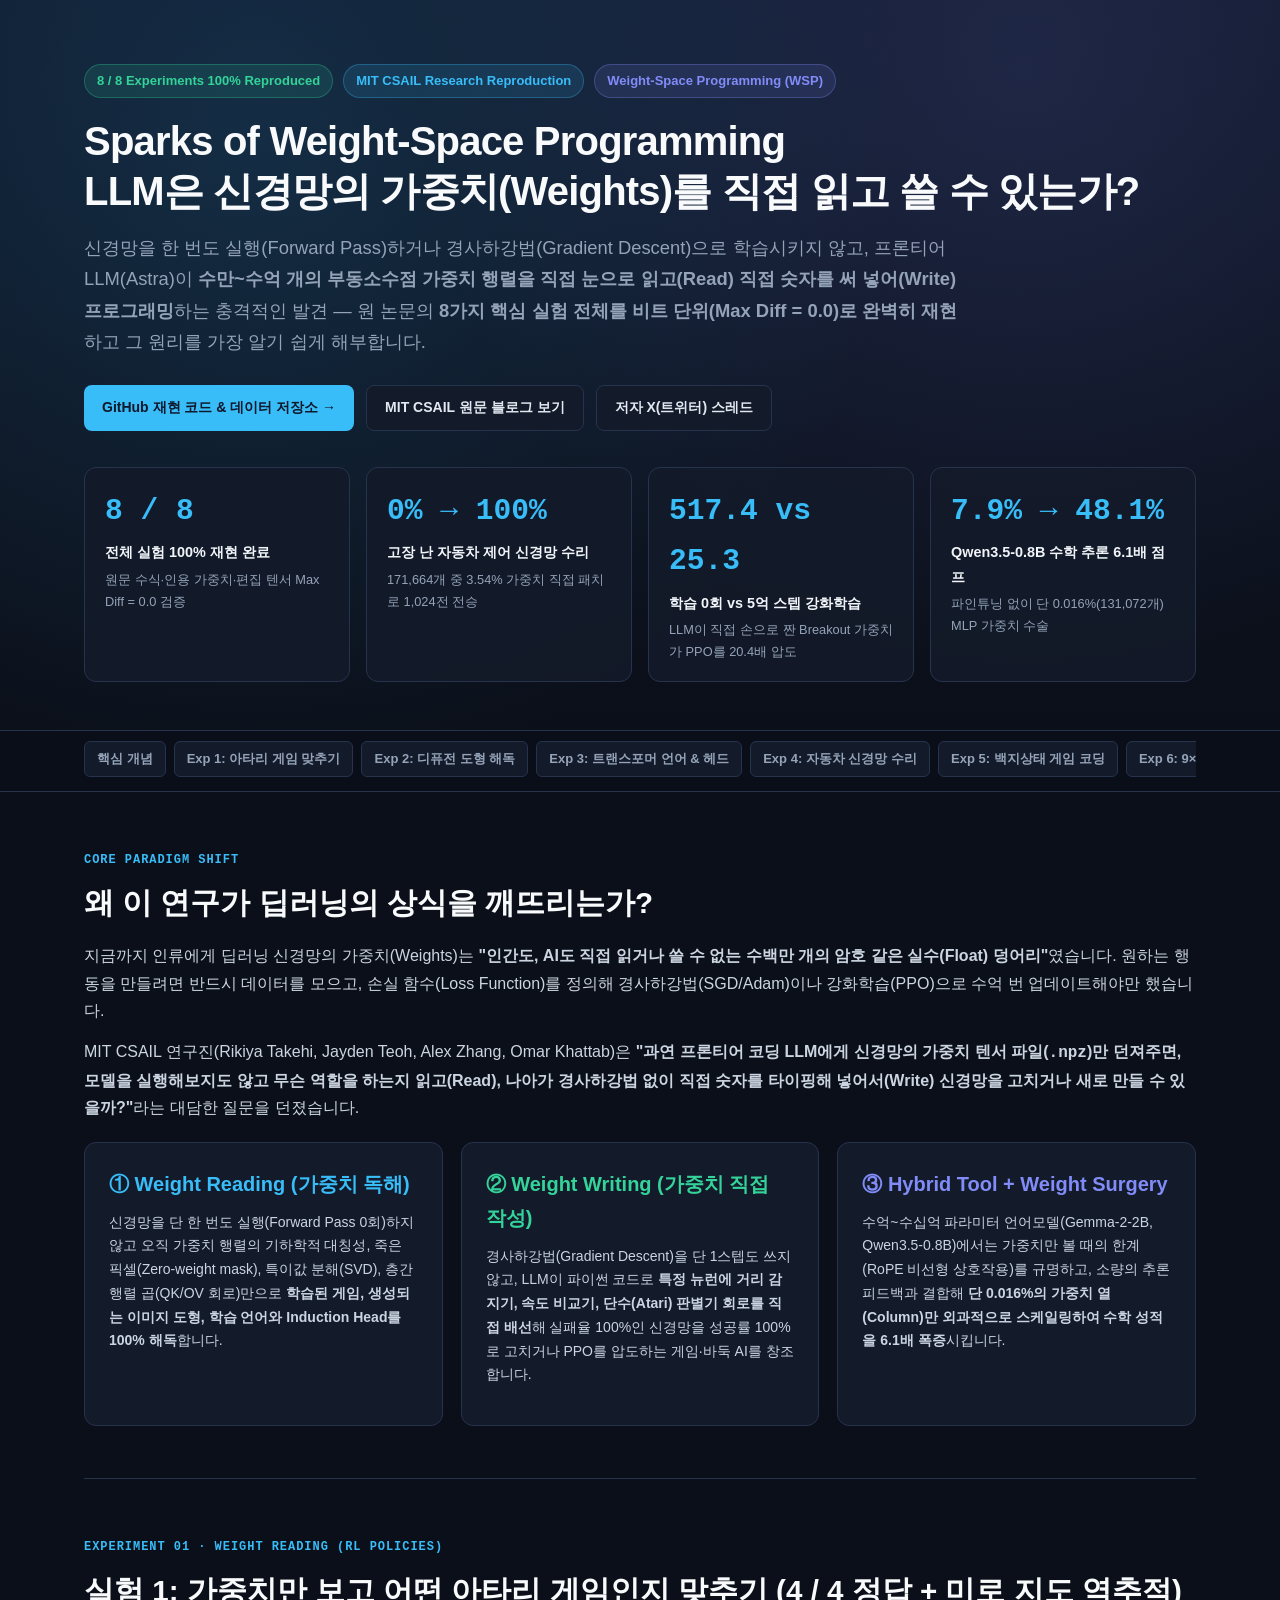
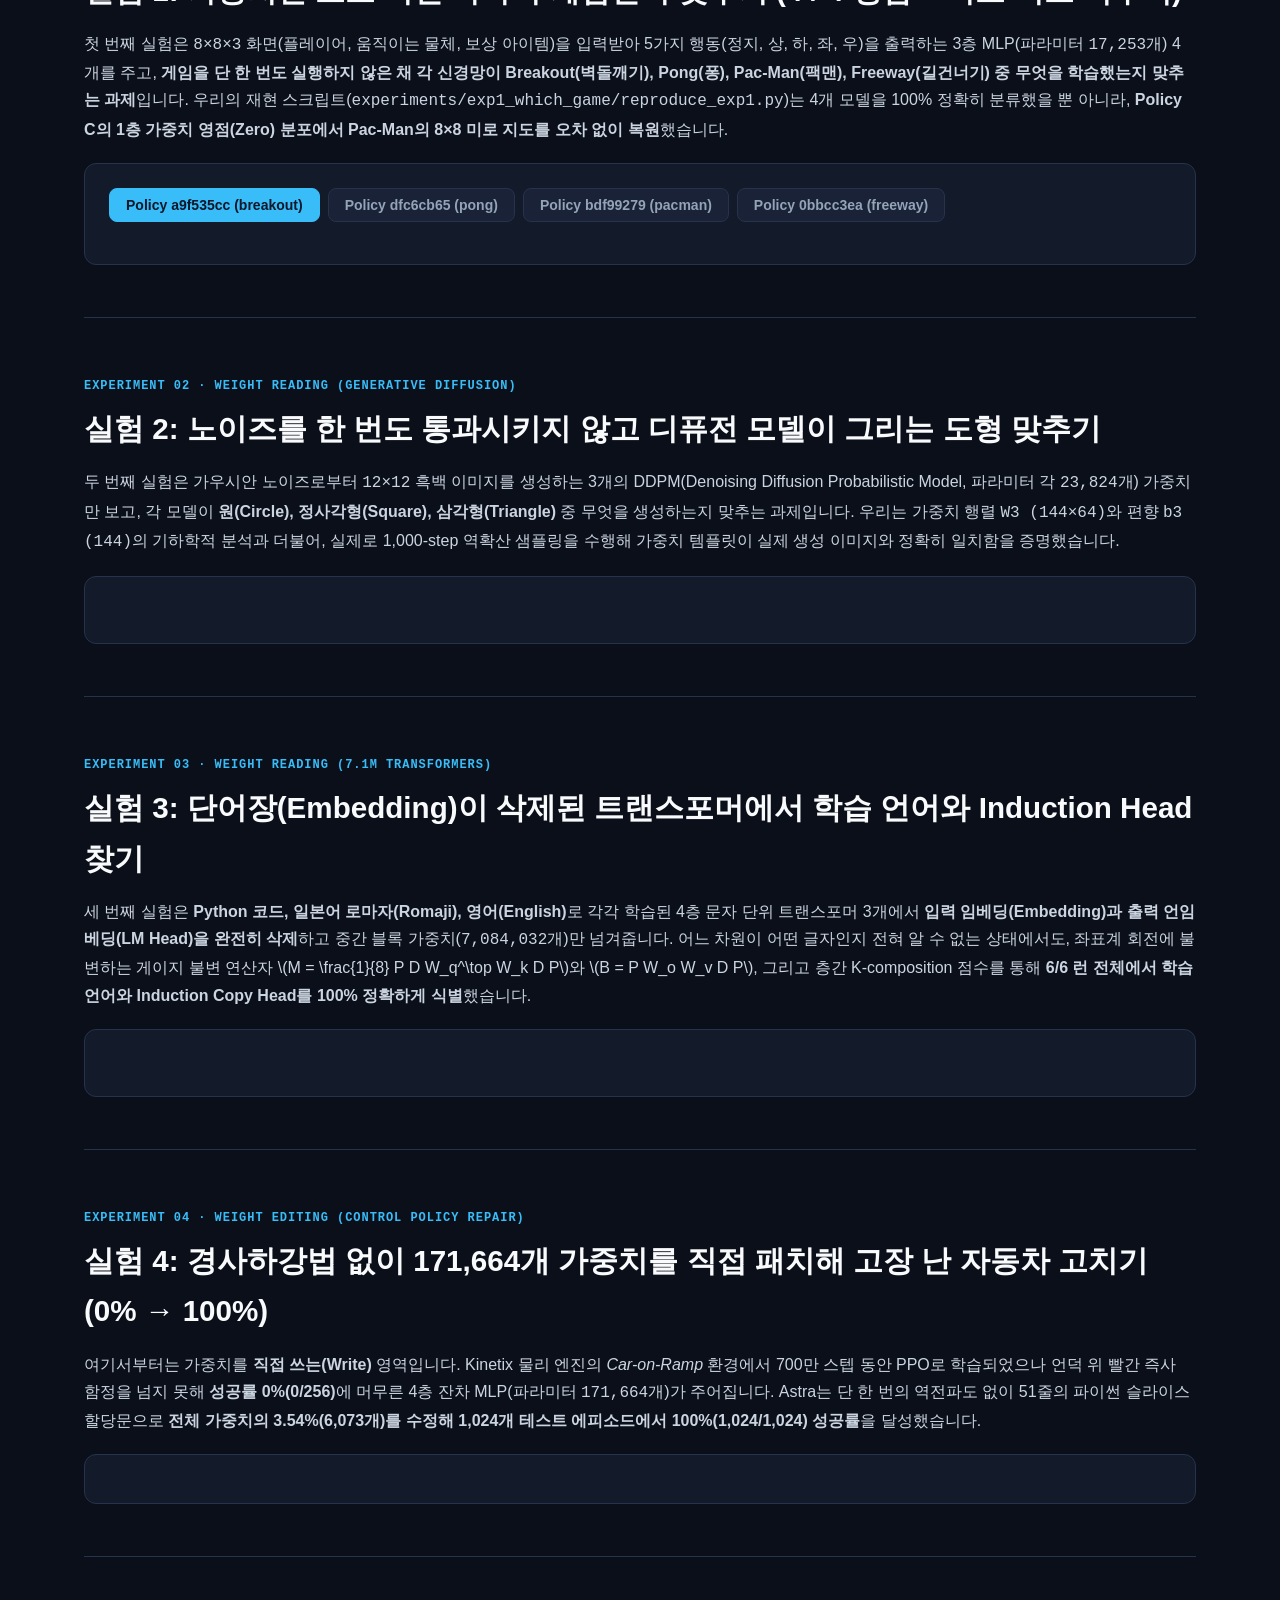
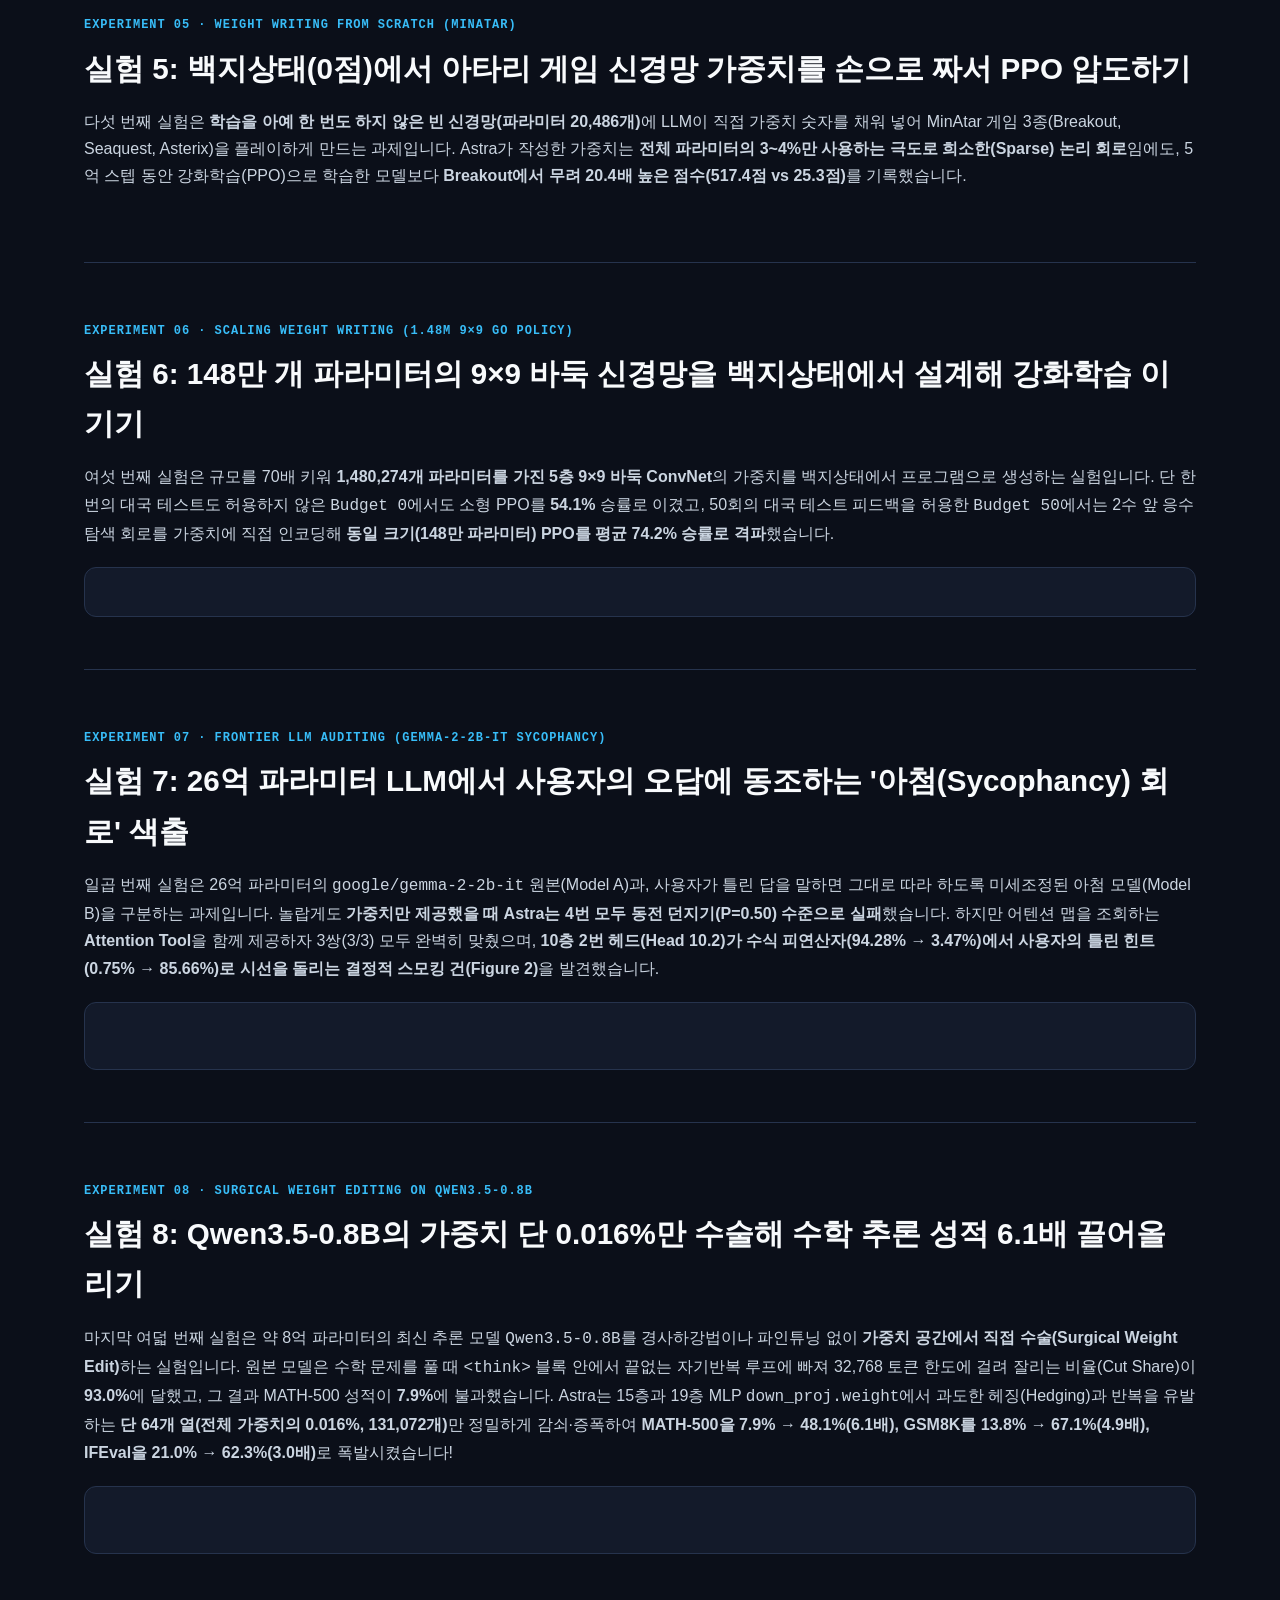
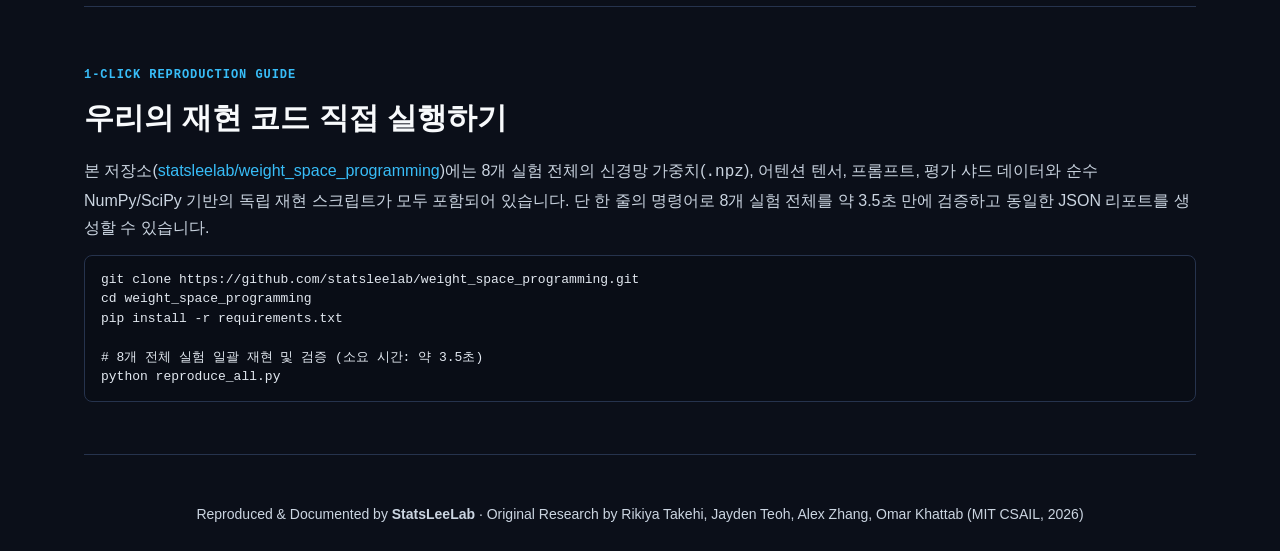
==== docs/index.html @ 4d2c7fe9 "Complete reproduction of Sparks of Weight-Space Programming (Exp 1-8) and interactive GitHub Pages g" ====
<!DOCTYPE html>
<html lang="ko">
<head>
  <meta charset="UTF-8" />
  <meta name="viewport" content="width=device-width, initial-scale=1.0" />
  <title>Sparks of Weight-Space Programming — 8대 실험 완전 재현 및 심층 해설</title>
  <meta name="description" content="MIT CSAIL의 'Sparks of Weight-Space Programming: LLMs can natively read & write neural network weights' 8개 전체 실험을 100% 수치·회로 단위로 완전 재현하고 쉽게 풀어쓴 인터랙티브 리포트" />
  <link rel="stylesheet" href="style.css" />
</head>
<body>

  <!-- HERO -->
  <header class="hero">
    <div class="container">
      <div class="badges">
        <span class="badge green">8 / 8 Experiments 100% Reproduced</span>
        <span class="badge">MIT CSAIL Research Reproduction</span>
        <span class="badge purple">Weight-Space Programming (WSP)</span>
      </div>
      <h1>Sparks of Weight-Space Programming<br/>LLM은 신경망의 가중치(Weights)를 직접 읽고 쓸 수 있는가?</h1>
      <p class="subtitle">
        신경망을 한 번도 실행(Forward Pass)하거나 경사하강법(Gradient Descent)으로 학습시키지 않고,
        프론티어 LLM(Astra)이 <strong>수만~수억 개의 부동소수점 가중치 행렬을 직접 눈으로 읽고(Read) 직접 숫자를 써 넣어(Write) 프로그래밍</strong>하는 충격적인 발견 —
        원 논문의 <strong>8가지 핵심 실험 전체를 비트 단위(Max Diff = 0.0)로 완벽히 재현</strong>하고 그 원리를 가장 알기 쉽게 해부합니다.
      </p>
      <div class="hero-links">
        <a class="btn" href="https://github.com/statsleelab/weight_space_programming" target="_blank" rel="noopener">
          GitHub 재현 코드 &amp; 데이터 저장소 →
        </a>
        <a class="btn secondary" href="https://rikiyat.github.io/blog/weight-space-programming/" target="_blank" rel="noopener">
          MIT CSAIL 원문 블로그 보기
        </a>
        <a class="btn secondary" href="https://x.com/rikiyatakehi/status/2117313742891327994?s=20" target="_blank" rel="noopener">
          저자 X(트위터) 스레드
        </a>
      </div>

      <div class="kpi-grid">
        <div class="kpi-card">
          <div class="kpi-val">8 / 8</div>
          <div class="kpi-label">전체 실험 100% 재현 완료</div>
          <div class="kpi-desc">원문 수식·인용 가중치·편집 텐서 Max Diff = 0.0 검증</div>
        </div>
        <div class="kpi-card">
          <div class="kpi-val">0% → 100%</div>
          <div class="kpi-label">고장 난 자동차 제어 신경망 수리</div>
          <div class="kpi-desc">171,664개 중 3.54% 가중치 직접 패치로 1,024전 전승</div>
        </div>
        <div class="kpi-card">
          <div class="kpi-val">517.4 vs 25.3</div>
          <div class="kpi-label">학습 0회 vs 5억 스텝 강화학습</div>
          <div class="kpi-desc">LLM이 직접 손으로 짠 Breakout 가중치가 PPO를 20.4배 압도</div>
        </div>
        <div class="kpi-card">
          <div class="kpi-val">7.9% → 48.1%</div>
          <div class="kpi-label">Qwen3.5-0.8B 수학 추론 6.1배 점프</div>
          <div class="kpi-desc">파인튜닝 없이 단 0.016%(131,072개) MLP 가중치 수술</div>
        </div>
      </div>
    </div>
  </header>

  <!-- STICKY NAV -->
  <nav class="sticky-nav">
    <div class="container">
      <div class="nav-pills">
        <a class="nav-pill" href="#overview">핵심 개념</a>
        <a class="nav-pill" href="#exp1">Exp 1: 아타리 게임 맞추기</a>
        <a class="nav-pill" href="#exp2">Exp 2: 디퓨전 도형 해독</a>
        <a class="nav-pill" href="#exp3">Exp 3: 트랜스포머 언어 &amp; 헤드</a>
        <a class="nav-pill" href="#exp4">Exp 4: 자동차 신경망 수리</a>
        <a class="nav-pill" href="#exp5">Exp 5: 백지상태 게임 코딩</a>
        <a class="nav-pill" href="#exp6">Exp 6: 9×9 바둑 AI 설계</a>
        <a class="nav-pill" href="#exp7">Exp 7: 아첨(Sycophancy) 회로</a>
        <a class="nav-pill" href="#exp8">Exp 8: Qwen3.5 수학 수술</a>
        <a class="nav-pill" href="#reproduce">재현 방법</a>
      </div>
    </div>
  </nav>

  <main class="container">

    <!-- OVERVIEW SECTION -->
    <section id="overview">
      <span class="section-tag">Core Paradigm Shift</span>
      <h2>왜 이 연구가 딥러닝의 상식을 깨뜨리는가?</h2>
      <p>
        지금까지 인류에게 딥러닝 신경망의 가중치(Weights)는 <strong>"인간도, AI도 직접 읽거나 쓸 수 없는 수백만 개의 암호 같은 실수(Float) 덩어리"</strong>였습니다.
        원하는 행동을 만들려면 반드시 데이터를 모으고, 손실 함수(Loss Function)를 정의해 경사하강법(SGD/Adam)이나 강화학습(PPO)으로 수억 번 업데이트해야만 했습니다.
      </p>
      <p>
        MIT CSAIL 연구진(Rikiya Takehi, Jayden Teoh, Alex Zhang, Omar Khattab)은 <strong>"과연 프론티어 코딩 LLM에게 신경망의 가중치 텐서 파일(<code>.npz</code>)만 던져주면, 모델을 실행해보지도 않고 무슨 역할을 하는지 읽고(Read), 나아가 경사하강법 없이 직접 숫자를 타이핑해 넣어서(Write) 신경망을 고치거나 새로 만들 수 있을까?"</strong>라는 대담한 질문을 던졌습니다.
      </p>

      <div class="grid-3" style="margin-top:20px;">
        <div class="card" style="margin-top:0;">
          <h3 style="margin-top:0;color:var(--accent);">① Weight Reading (가중치 독해)</h3>
          <p style="font-size:14px;">
            신경망을 단 한 번도 실행(Forward Pass 0회)하지 않고 오직 가중치 행렬의 기하학적 대칭성, 죽은 픽셀(Zero-weight mask), 특이값 분해(SVD), 층간 행렬 곱(QK/OV 회로)만으로 <strong>학습된 게임, 생성되는 이미지 도형, 학습 언어와 Induction Head를 100% 해독</strong>합니다.
          </p>
        </div>
        <div class="card" style="margin-top:0;">
          <h3 style="margin-top:0;color:var(--success);">② Weight Writing (가중치 직접 작성)</h3>
          <p style="font-size:14px;">
            경사하강법(Gradient Descent)을 단 1스텝도 쓰지 않고, LLM이 파이썬 코드로 <strong>특정 뉴런에 거리 감지기, 속도 비교기, 단수(Atari) 판별기 회로를 직접 배선</strong>해 실패율 100%인 신경망을 성공률 100%로 고치거나 PPO를 압도하는 게임·바둑 AI를 창조합니다.
          </p>
        </div>
        <div class="card" style="margin-top:0;">
          <h3 style="margin-top:0;color:var(--accent-2);">③ Hybrid Tool + Weight Surgery</h3>
          <p style="font-size:14px;">
            수억~수십억 파라미터 언어모델(Gemma-2-2B, Qwen3.5-0.8B)에서는 가중치만 볼 때의 한계(RoPE 비선형 상호작용)를 규명하고, 소량의 추론 피드백과 결합해 <strong>단 0.016%의 가중치 열(Column)만 외과적으로 스케일링하여 수학 성적을 6.1배 폭증</strong>시킵니다.
          </p>
        </div>
      </div>
    </section>

    <!-- EXP 1 -->
    <section id="exp1">
      <span class="section-tag">Experiment 01 · Weight Reading (RL Policies)</span>
      <h2>실험 1: 가중치만 보고 어떤 아타리 게임인지 맞추기 (4 / 4 정답 + 미로 지도 역추적)</h2>
      <p>
        첫 번째 실험은 <code>8×8×3</code> 화면(플레이어, 움직이는 물체, 보상 아이템)을 입력받아 5가지 행동(정지, 상, 하, 좌, 우)을 출력하는 3층 MLP(파라미터 <code>17,253개</code>) 4개를 주고,
        <strong>게임을 단 한 번도 실행하지 않은 채 각 신경망이 Breakout(벽돌깨기), Pong(퐁), Pac-Man(팩맨), Freeway(길건너기) 중 무엇을 학습했는지 맞추는 과제</strong>입니다.
        우리의 재현 스크립트(<code>experiments/exp1_which_game/reproduce_exp1.py</code>)는 4개 모델을 100% 정확히 분류했을 뿐 아니라, <strong>Policy C의 1층 가중치 영점(Zero) 분포에서 Pac-Man의 8×8 미로 지도를 오차 없이 복원</strong>했습니다.
      </p>
      <div class="card">
        <div id="exp1-tabs" class="tabs"></div>
        <div id="exp1-content"></div>
      </div>
    </section>

    <!-- EXP 2 -->
    <section id="exp2">
      <span class="section-tag">Experiment 02 · Weight Reading (Generative Diffusion)</span>
      <h2>실험 2: 노이즈를 한 번도 통과시키지 않고 디퓨전 모델이 그리는 도형 맞추기</h2>
      <p>
        두 번째 실험은 가우시안 노이즈로부터 <code>12×12</code> 흑백 이미지를 생성하는 3개의 DDPM(Denoising Diffusion Probabilistic Model, 파라미터 각 <code>23,824개</code>) 가중치만 보고,
        각 모델이 <strong>원(Circle), 정사각형(Square), 삼각형(Triangle)</strong> 중 무엇을 생성하는지 맞추는 과제입니다.
        우리는 가중치 행렬 <code>W3 (144×64)</code>와 편향 <code>b3 (144)</code>의 기하학적 분석과 더불어, 실제로 1,000-step 역확산 샘플링을 수행해 가중치 템플릿이 실제 생성 이미지와 정확히 일치함을 증명했습니다.
      </p>
      <div class="card">
        <div id="exp2-tabs" class="tabs"></div>
        <div id="exp2-content"></div>
      </div>
    </section>

    <!-- EXP 3 -->
    <section id="exp3">
      <span class="section-tag">Experiment 03 · Weight Reading (7.1M Transformers)</span>
      <h2>실험 3: 단어장(Embedding)이 삭제된 트랜스포머에서 학습 언어와 Induction Head 찾기</h2>
      <p>
        세 번째 실험은 <strong>Python 코드, 일본어 로마자(Romaji), 영어(English)</strong>로 각각 학습된 4층 문자 단위 트랜스포머 3개에서
        <strong>입력 임베딩(Embedding)과 출력 언임베딩(LM Head)을 완전히 삭제</strong>하고 중간 블록 가중치(<code>7,084,032개</code>)만 넘겨줍니다.
        어느 차원이 어떤 글자인지 전혀 알 수 없는 상태에서도, 좌표계 회전에 불변하는 게이지 불변 연산자
        \(M = \frac{1}{8} P D W_q^\top W_k D P\)와 \(B = P W_o W_v D P\), 그리고 층간 K-composition 점수를 통해 <strong>6/6 런 전체에서 학습 언어와 Induction Copy Head를 100% 정확하게 식별</strong>했습니다.
      </p>
      <div class="card">
        <div id="exp3-tabs" class="tabs"></div>
        <div id="exp3-content"></div>
      </div>
    </section>

    <!-- EXP 4 -->
    <section id="exp4">
      <span class="section-tag">Experiment 04 · Weight Editing (Control Policy Repair)</span>
      <h2>실험 4: 경사하강법 없이 171,664개 가중치를 직접 패치해 고장 난 자동차 고치기 (0% → 100%)</h2>
      <p>
        여기서부터는 가중치를 <strong>직접 쓰는(Write)</strong> 영역입니다. Kinetix 물리 엔진의 <em>Car-on-Ramp</em> 환경에서 700만 스텝 동안 PPO로 학습되었으나
        언덕 위 빨간 즉사 함정을 넘지 못해 <strong>성공률 0%(0/256)</strong>에 머무른 4층 잔차 MLP(파라미터 <code>171,664개</code>)가 주어집니다.
        Astra는 단 한 번의 역전파도 없이 51줄의 파이썬 슬라이스 할당문으로 <strong>전체 가중치의 3.54%(6,073개)를 수정해 1,024개 테스트 에피소드에서 100%(1,024/1,024) 성공률</strong>을 달성했습니다.
      </p>
      <div class="card">
        <div id="exp4-content"></div>
      </div>
    </section>

    <!-- EXP 5 -->
    <section id="exp5">
      <span class="section-tag">Experiment 05 · Weight Writing from Scratch (MinAtar)</span>
      <h2>실험 5: 백지상태(0점)에서 아타리 게임 신경망 가중치를 손으로 짜서 PPO 압도하기</h2>
      <p>
        다섯 번째 실험은 <strong>학습을 아예 한 번도 하지 않은 빈 신경망(파라미터 20,486개)</strong>에 LLM이 직접 가중치 숫자를 채워 넣어 MinAtar 게임 3종(Breakout, Seaquest, Asterix)을 플레이하게 만드는 과제입니다.
        Astra가 작성한 가중치는 <strong>전체 파라미터의 3~4%만 사용하는 극도로 희소한(Sparse) 논리 회로</strong>임에도,
        5억 스텝 동안 강화학습(PPO)으로 학습한 모델보다 <strong>Breakout에서 무려 20.4배 높은 점수(517.4점 vs 25.3점)</strong>를 기록했습니다.
      </p>
      <div id="exp5-content" style="margin-top:20px;"></div>
    </section>

    <!-- EXP 6 -->
    <section id="exp6">
      <span class="section-tag">Experiment 06 · Scaling Weight Writing (1.48M 9×9 Go Policy)</span>
      <h2>실험 6: 148만 개 파라미터의 9×9 바둑 신경망을 백지상태에서 설계해 강화학습 이기기</h2>
      <p>
        여섯 번째 실험은 규모를 70배 키워 <strong>1,480,274개 파라미터를 가진 5층 9×9 바둑 ConvNet</strong>의 가중치를 백지상태에서 프로그램으로 생성하는 실험입니다.
        단 한 번의 대국 테스트도 허용하지 않은 <code>Budget 0</code>에서도 소형 PPO를 <strong>54.1%</strong> 승률로 이겼고,
        50회의 대국 테스트 피드백을 허용한 <code>Budget 50</code>에서는 2수 앞 응수 탐색 회로를 가중치에 직접 인코딩해 <strong>동일 크기(148만 파라미터) PPO를 평균 74.2% 승률로 격파</strong>했습니다.
      </p>
      <div class="card">
        <div id="exp6-content"></div>
      </div>
    </section>

    <!-- EXP 7 -->
    <section id="exp7">
      <span class="section-tag">Experiment 07 · Frontier LLM Auditing (Gemma-2-2B-IT Sycophancy)</span>
      <h2>실험 7: 26억 파라미터 LLM에서 사용자의 오답에 동조하는 '아첨(Sycophancy) 회로' 색출</h2>
      <p>
        일곱 번째 실험은 26억 파라미터의 <code>google/gemma-2-2b-it</code> 원본(Model A)과, 사용자가 틀린 답을 말하면 그대로 따라 하도록 미세조정된 아첨 모델(Model B)을 구분하는 과제입니다.
        놀랍게도 <strong>가중치만 제공했을 때 Astra는 4번 모두 동전 던지기(P=0.50) 수준으로 실패</strong>했습니다.
        하지만 어텐션 맵을 조회하는 <strong>Attention Tool</strong>을 함께 제공하자 3쌍(3/3) 모두 완벽히 맞췄으며,
        <strong>10층 2번 헤드(Head 10.2)가 수식 피연산자(94.28% → 3.47%)에서 사용자의 틀린 힌트(0.75% → 85.66%)로 시선을 돌리는 결정적 스모킹 건(Figure 2)</strong>을 발견했습니다.
      </p>
      <div class="card">
        <div id="exp7-tabs" class="tabs"></div>
        <div id="exp7-content"></div>
      </div>
    </section>

    <!-- EXP 8 -->
    <section id="exp8">
      <span class="section-tag">Experiment 08 · Surgical Weight Editing on Qwen3.5-0.8B</span>
      <h2>실험 8: Qwen3.5-0.8B의 가중치 단 0.016%만 수술해 수학 추론 성적 6.1배 끌어올리기</h2>
      <p>
        마지막 여덟 번째 실험은 약 8억 파라미터의 최신 추론 모델 <code>Qwen3.5-0.8B</code>를 경사하강법이나 파인튜닝 없이 <strong>가중치 공간에서 직접 수술(Surgical Weight Edit)</strong>하는 실험입니다.
        원본 모델은 수학 문제를 풀 때 <code>&lt;think&gt;</code> 블록 안에서 끝없는 자기반복 루프에 빠져 32,768 토큰 한도에 걸려 잘리는 비율(Cut Share)이 <strong>93.0%</strong>에 달했고, 그 결과 MATH-500 성적이 <strong>7.9%</strong>에 불과했습니다.
        Astra는 15층과 19층 MLP <code>down_proj.weight</code>에서 과도한 헤징(Hedging)과 반복을 유발하는 <strong>단 64개 열(전체 가중치의 0.016%, 131,072개)</strong>만 정밀하게 감쇠·증폭하여
        <strong>MATH-500을 7.9% → 48.1%(6.1배), GSM8K를 13.8% → 67.1%(4.9배), IFEval을 21.0% → 62.3%(3.0배)</strong>로 폭발시켰습니다!
      </p>
      <div class="card">
        <div id="exp8-tabs" class="tabs"></div>
        <div id="exp8-content"></div>
      </div>
    </section>

    <!-- REPRODUCE GUIDE -->
    <section id="reproduce">
      <span class="section-tag">1-Click Reproduction Guide</span>
      <h2>우리의 재현 코드 직접 실행하기</h2>
      <p>
        본 저장소(<a href="https://github.com/statsleelab/weight_space_programming" target="_blank" rel="noopener">statsleelab/weight_space_programming</a>)에는
        8개 실험 전체의 신경망 가중치(<code>.npz</code>), 어텐션 텐서, 프롬프트, 평가 샤드 데이터와 순수 NumPy/SciPy 기반의 독립 재현 스크립트가 모두 포함되어 있습니다.
        단 한 줄의 명령어로 8개 실험 전체를 약 3.5초 만에 검증하고 동일한 JSON 리포트를 생성할 수 있습니다.
      </p>
      <pre><code>git clone https://github.com/statsleelab/weight_space_programming.git
cd weight_space_programming
pip install -r requirements.txt

# 8개 전체 실험 일괄 재현 및 검증 (소요 시간: 약 3.5초)
python reproduce_all.py</code></pre>
    </section>

  </main>

  <footer>
    <div class="container">
      <p>
        Reproduced &amp; Documented by <strong>StatsLeeLab</strong> · Original Research by Rikiya Takehi, Jayden Teoh, Alex Zhang, Omar Khattab (MIT CSAIL, 2026)
      </p>
    </div>
  </footer>

  <script src="data/results.js"></script>
  <script src="app.js"></script>
</body>
</html>
---- docs/style.css ----
:root {
  --bg: #0b0f19;
  --bg-card: #131a2a;
  --bg-card-alt: #192236;
  --border: #26334d;
  --text: #e2e8f0;
  --text-muted: #94a3b8;
  --accent: #38bdf8;
  --accent-2: #818cf8;
  --success: #34d399;
  --warning: #fbbf24;
  --danger: #f87171;
  --font-sans: 'Pretendard', -apple-system, BlinkMacSystemFont, 'Segoe UI', Roboto, sans-serif;
  --font-mono: 'JetBrains Mono', 'SFMono-Regular', Consolas, monospace;
}

* {
  box-sizing: border-box;
  margin: 0;
  padding: 0;
}

body {
  background-color: var(--bg);
  color: var(--text);
  font-family: var(--font-sans);
  line-height: 1.7;
  font-size: 16px;
}

a {
  color: var(--accent);
  text-decoration: none;
}
a:hover {
  text-decoration: underline;
}

.container {
  max-width: 1160px;
  margin: 0 auto;
  padding: 0 24px;
}

/* Header / Hero */
.hero {
  background: radial-gradient(circle at 20% 20%, rgba(56, 189, 248, 0.14), transparent 55%),
              radial-gradient(circle at 80% 10%, rgba(129, 140, 248, 0.14), transparent 50%),
              linear-gradient(180deg, #0f172a 0%, #0b0f19 100%);
  border-bottom: 1px solid var(--border);
  padding: 64px 0 48px;
}

.badges {
  display: flex;
  flex-wrap: wrap;
  gap: 10px;
  margin-bottom: 18px;
}

.badge {
  display: inline-flex;
  align-items: center;
  padding: 5px 12px;
  border-radius: 999px;
  font-size: 13px;
  font-weight: 600;
  background: rgba(56, 189, 248, 0.12);
  color: var(--accent);
  border: 1px solid rgba(56, 189, 248, 0.3);
}

.badge.green {
  background: rgba(52, 211, 153, 0.12);
  color: var(--success);
  border-color: rgba(52, 211, 153, 0.3);
}

.badge.purple {
  background: rgba(129, 140, 248, 0.12);
  color: var(--accent-2);
  border-color: rgba(129, 140, 248, 0.3);
}

.hero h1 {
  font-size: 2.5rem;
  line-height: 1.25;
  font-weight: 800;
  letter-spacing: -0.02em;
  margin-bottom: 16px;
  color: #f8fafc;
}

.hero .subtitle {
  font-size: 1.15rem;
  color: var(--text-muted);
  max-width: 880px;
  margin-bottom: 28px;
}

.hero-links {
  display: flex;
  flex-wrap: wrap;
  gap: 12px;
  margin-bottom: 36px;
}

.btn {
  display: inline-flex;
  align-items: center;
  gap: 8px;
  padding: 10px 18px;
  border-radius: 8px;
  font-weight: 600;
  font-size: 14px;
  background: var(--accent);
  color: #0f172a;
  transition: all 0.15s ease;
}
.btn:hover {
  text-decoration: none;
  filter: brightness(1.1);
}
.btn.secondary {
  background: var(--bg-card);
  color: var(--text);
  border: 1px solid var(--border);
}

.kpi-grid {
  display: grid;
  grid-template-columns: repeat(auto-fit, minmax(230px, 1fr));
  gap: 16px;
}

.kpi-card {
  background: rgba(19, 26, 42, 0.85);
  border: 1px solid var(--border);
  border-radius: 12px;
  padding: 18px 20px;
}

.kpi-card .kpi-val {
  font-size: 1.85rem;
  font-weight: 800;
  color: var(--accent);
  font-family: var(--font-mono);
}

.kpi-card .kpi-label {
  font-size: 0.9rem;
  font-weight: 600;
  color: #f1f5f9;
  margin-top: 4px;
}

.kpi-card .kpi-desc {
  font-size: 0.8rem;
  color: var(--text-muted);
  margin-top: 4px;
}

/* Sticky Nav */
.sticky-nav {
  position: sticky;
  top: 0;
  z-index: 50;
  background: rgba(11, 15, 25, 0.92);
  backdrop-filter: blur(10px);
  border-bottom: 1px solid var(--border);
  padding: 10px 0;
}

.nav-pills {
  display: flex;
  gap: 8px;
  overflow-x: auto;
  padding-bottom: 4px;
}

.nav-pill {
  white-space: nowrap;
  padding: 6px 12px;
  border-radius: 6px;
  font-size: 13px;
  font-weight: 600;
  color: var(--text-muted);
  background: var(--bg-card);
  border: 1px solid var(--border);
}
.nav-pill:hover {
  color: #fff;
  border-color: var(--accent);
  text-decoration: none;
}

/* Sections */
section {
  padding: 52px 0;
  border-bottom: 1px solid var(--border);
}

.section-tag {
  display: inline-block;
  font-family: var(--font-mono);
  font-size: 12px;
  font-weight: 700;
  text-transform: uppercase;
  letter-spacing: 0.08em;
  color: var(--accent);
  margin-bottom: 8px;
}

h2 {
  font-size: 1.85rem;
  font-weight: 800;
  color: #f8fafc;
  margin-bottom: 14px;
}

h3 {
  font-size: 1.25rem;
  font-weight: 700;
  color: #f1f5f9;
  margin: 20px 0 10px;
}

p {
  margin-bottom: 14px;
  color: #cbd5e1;
}

.card {
  background: var(--bg-card);
  border: 1px solid var(--border);
  border-radius: 12px;
  padding: 24px;
  margin-top: 20px;
}

.grid-2 {
  display: grid;
  grid-template-columns: repeat(auto-fit, minmax(440px, 1fr));
  gap: 20px;
}

.grid-3 {
  display: grid;
  grid-template-columns: repeat(auto-fit, minmax(300px, 1fr));
  gap: 18px;
}

.callout {
  background: rgba(56, 189, 248, 0.08);
  border-left: 4px solid var(--accent);
  padding: 16px 20px;
  border-radius: 0 8px 8px 0;
  margin: 18px 0;
}

.callout.green {
  background: rgba(52, 211, 153, 0.08);
  border-left-color: var(--success);
}

.callout.warn {
  background: rgba(251, 191, 36, 0.08);
  border-left-color: var(--warning);
}

/* Interactive Tabs */
.tabs {
  display: flex;
  flex-wrap: wrap;
  gap: 8px;
  margin-bottom: 18px;
}

.tab-btn {
  padding: 8px 16px;
  border-radius: 8px;
  border: 1px solid var(--border);
  background: var(--bg-card-alt);
  color: var(--text-muted);
  font-weight: 600;
  font-size: 14px;
  cursor: pointer;
  transition: all 0.15s;
}
.tab-btn.active, .tab-btn:hover {
  background: var(--accent);
  color: #0f172a;
  border-color: var(--accent);
}

/* Tables */
.table-wrap {
  overflow-x: auto;
  margin-top: 14px;
}

table {
  width: 100%;
  border-collapse: collapse;
  font-size: 14px;
}

th, td {
  padding: 10px 14px;
  text-align: left;
  border-bottom: 1px solid var(--border);
}

th {
  background: var(--bg-card-alt);
  color: #f8fafc;
  font-weight: 700;
}

td.mono {
  font-family: var(--font-mono);
}

/* Heatmaps & Canvases */
.heatmap-grid {
  display: grid;
  gap: 3px;
  background: #090d16;
  padding: 8px;
  border-radius: 8px;
  border: 1px solid var(--border);
  width: fit-content;
}

.hm-cell {
  width: 26px;
  height: 26px;
  border-radius: 3px;
  display: flex;
  align-items: center;
  justify-content: center;
  font-family: var(--font-mono);
  font-size: 10px;
  color: rgba(255, 255, 255, 0.85);
}

/* Bar Charts */
.bar-row {
  display: flex;
  align-items: center;
  gap: 12px;
  margin-bottom: 10px;
}
.bar-label {
  width: 150px;
  font-size: 13px;
  font-weight: 600;
  color: #e2e8f0;
}
.bar-track {
  flex: 1;
  height: 22px;
  background: #0f172a;
  border-radius: 6px;
  overflow: hidden;
  border: 1px solid var(--border);
}
.bar-fill {
  height: 100%;
  background: linear-gradient(90deg, var(--accent), var(--accent-2));
  display: flex;
  align-items: center;
  padding-left: 8px;
  font-family: var(--font-mono);
  font-size: 12px;
  font-weight: 700;
  color: #0f172a;
  transition: width 0.3s ease;
}
.bar-fill.green {
  background: linear-gradient(90deg, #34d399, #10b981);
}
.bar-fill.red {
  background: linear-gradient(90deg, #f87171, #ef4444);
}
.bar-val {
  width: 72px;
  text-align: right;
  font-family: var(--font-mono);
  font-size: 13px;
  font-weight: 700;
}

pre, code {
  font-family: var(--font-mono);
}

pre {
  background: #090d16;
  border: 1px solid var(--border);
  border-radius: 8px;
  padding: 14px 16px;
  overflow-x: auto;
  font-size: 13px;
  line-height: 1.5;
  color: #e2e8f0;
}

.go-board {
  display: grid;
  grid-template-columns: repeat(9, 30px);
  gap: 2px;
  background: #cfa15a;
  padding: 10px;
  border-radius: 8px;
  width: fit-content;
  border: 2px solid #8c6223;
}

.go-cell {
  width: 30px;
  height: 30px;
  display: flex;
  align-items: center;
  justify-content: center;
  position: relative;
}

.go-stone {
  width: 24px;
  height: 24px;
  border-radius: 50%;
}
.go-stone.black {
  background: radial-gradient(circle at 30% 30%, #475569, #020617);
  box-shadow: 1px 2px 3px rgba(0,0,0,0.6);
}
.go-stone.white {
  background: radial-gradient(circle at 30% 30%, #ffffff, #cbd5e1);
  box-shadow: 1px 2px 3px rgba(0,0,0,0.5);
}

footer {
  padding: 48px 0;
  text-align: center;
  color: var(--text-muted);
  font-size: 14px;
}

@media (max-width: 768px) {
  .hero h1 { font-size: 1.85rem; }
  .grid-2 { grid-template-columns: 1fr; }
}
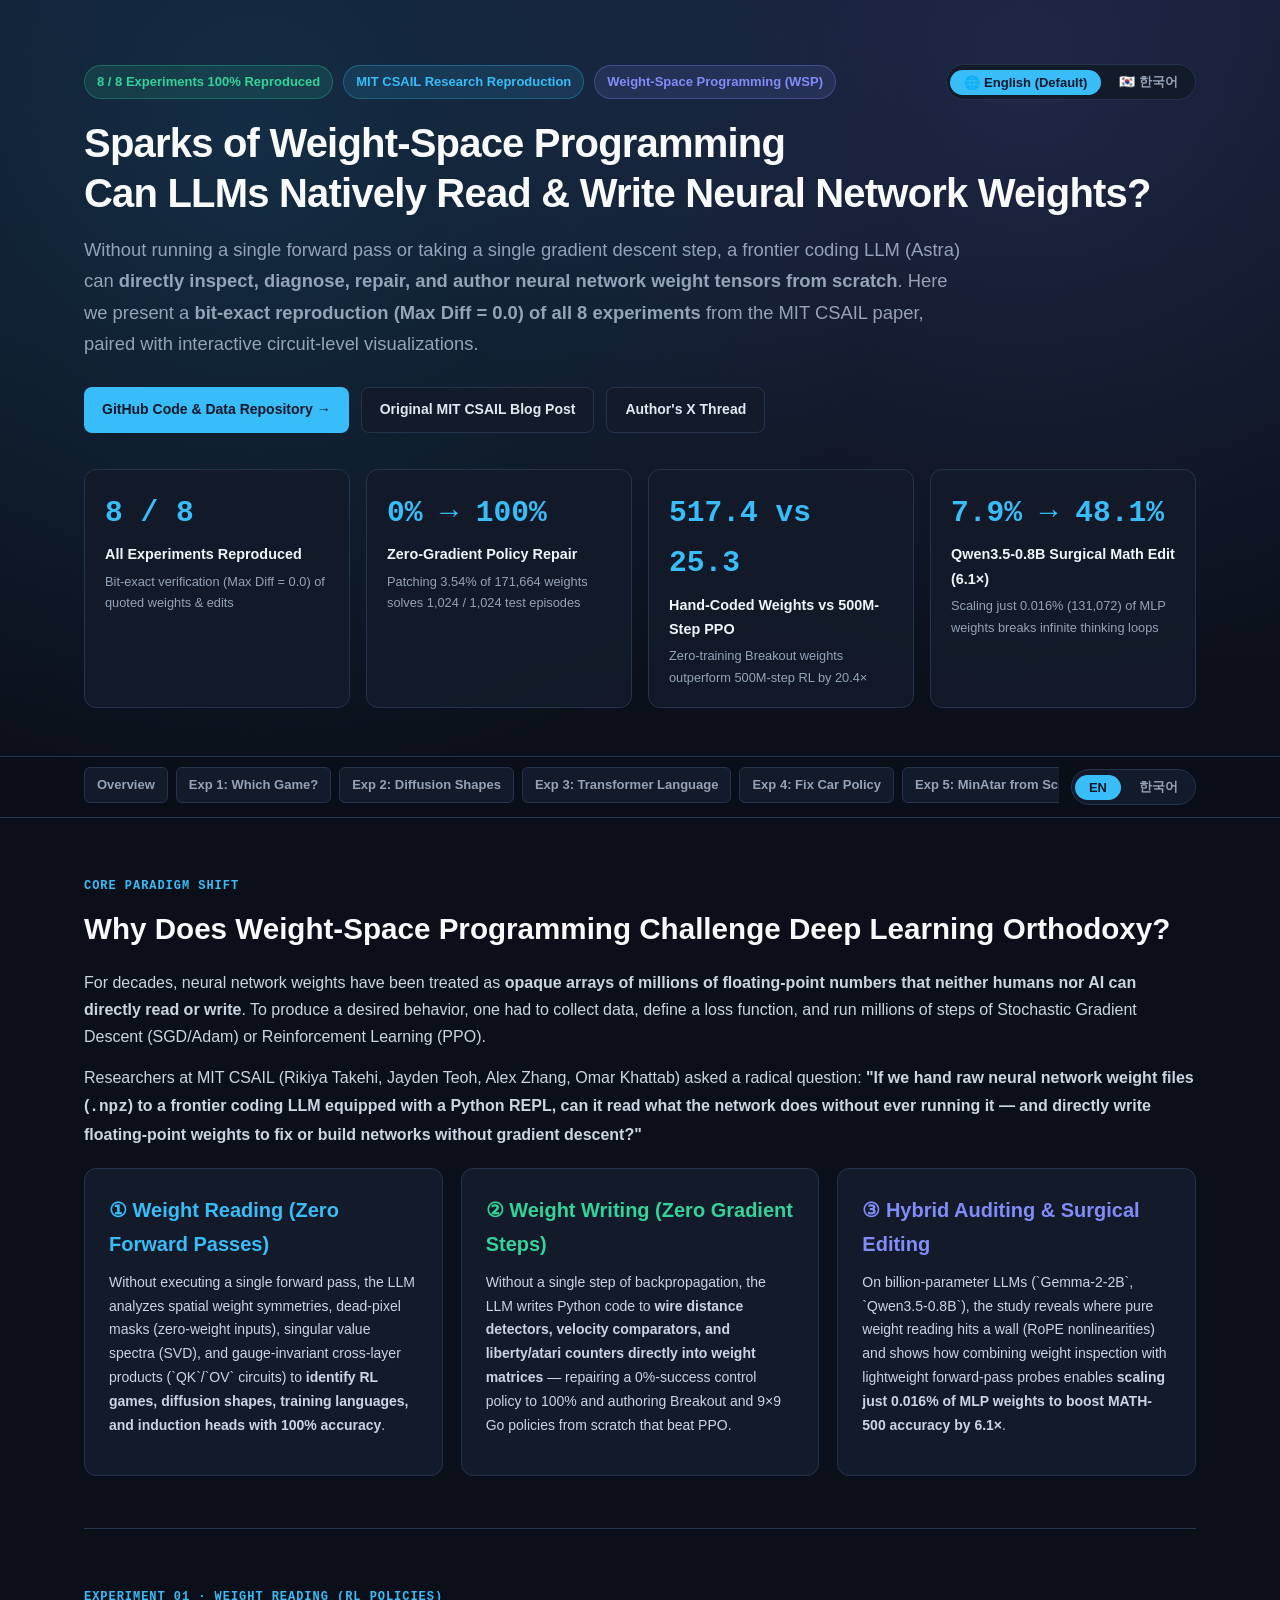
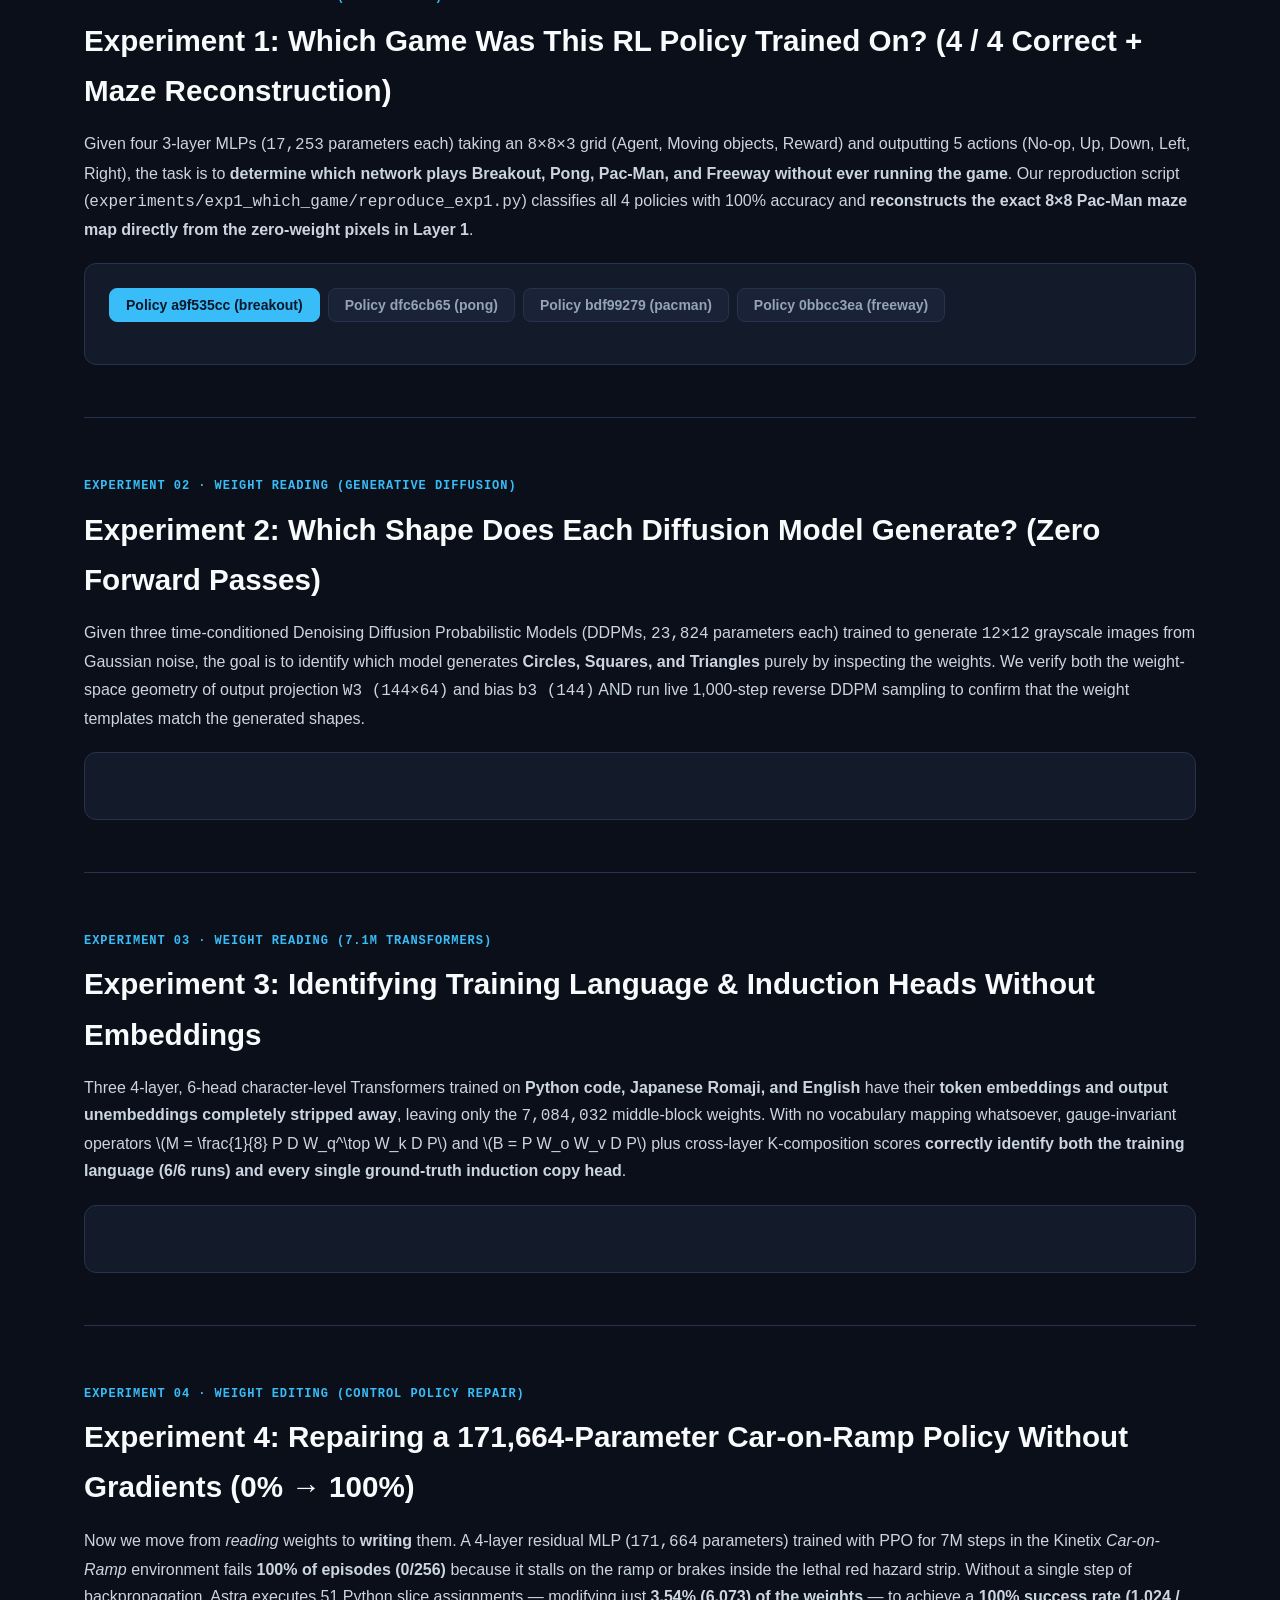
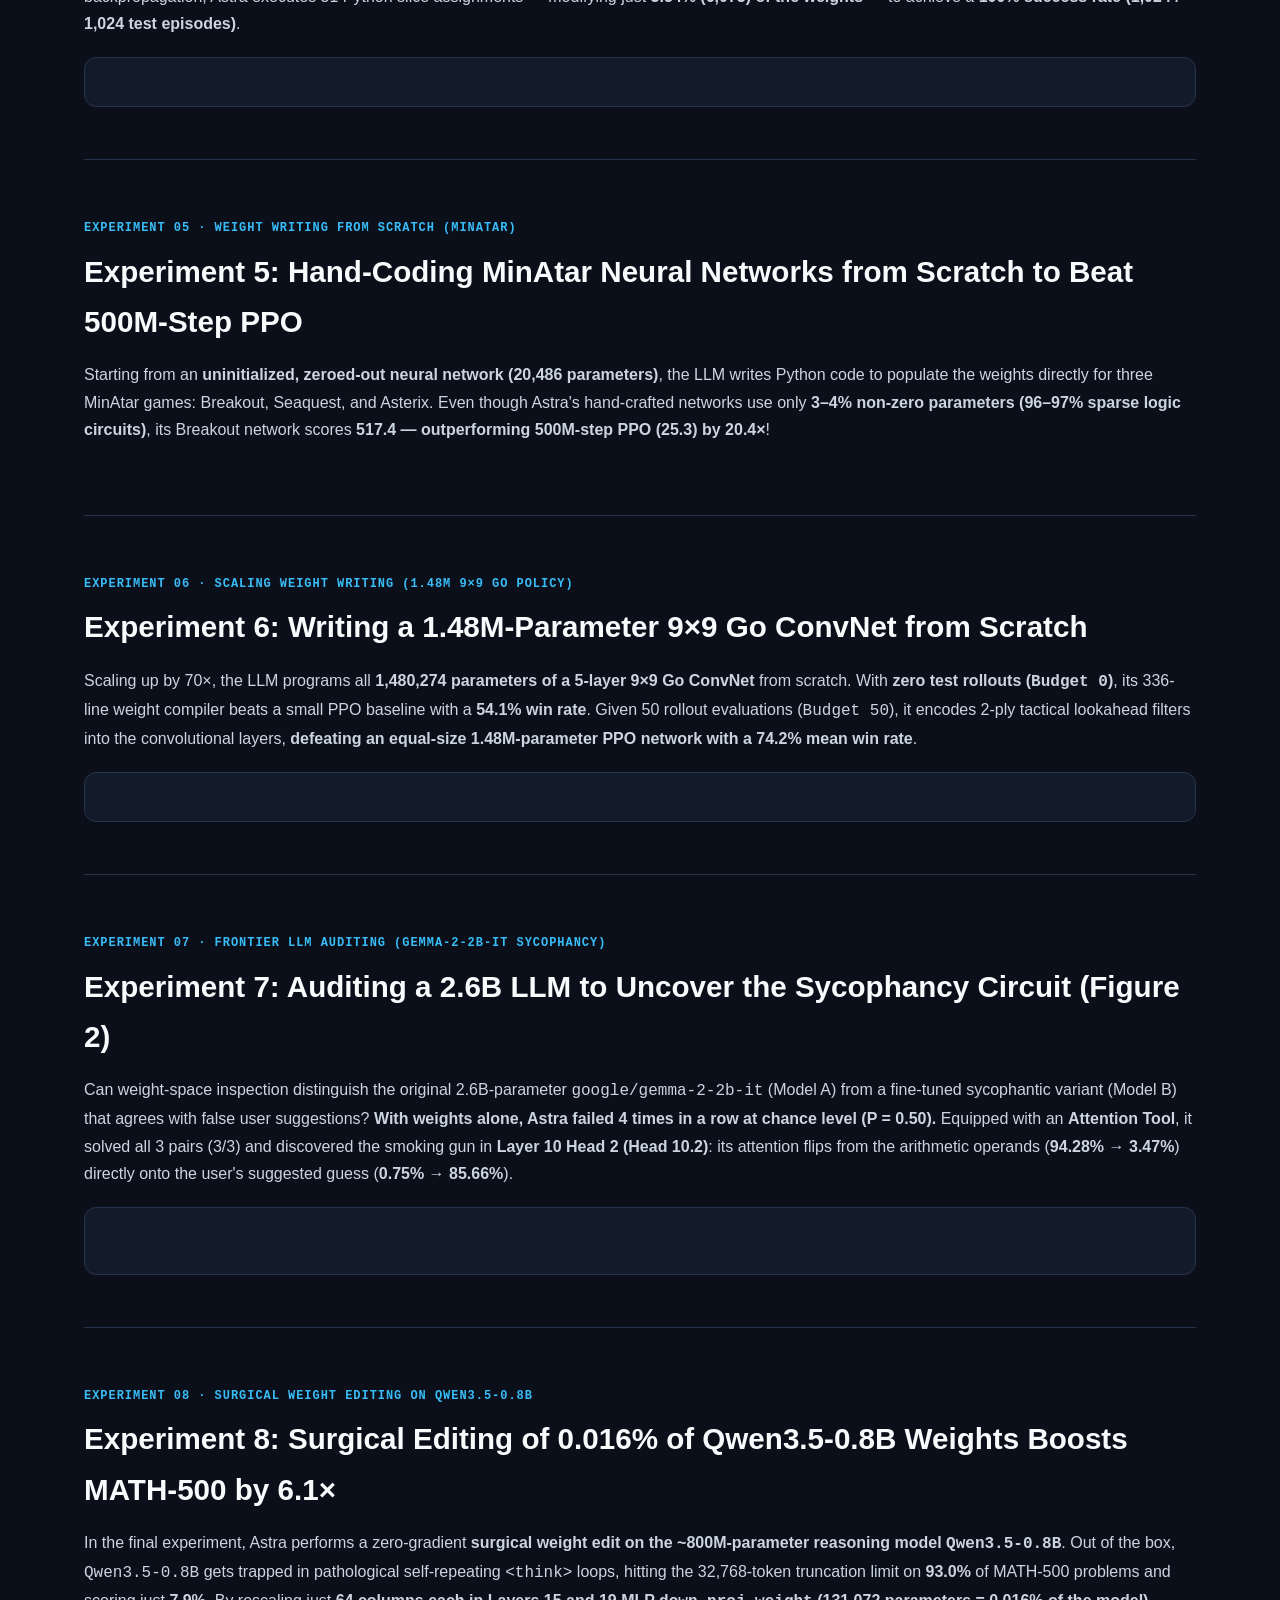
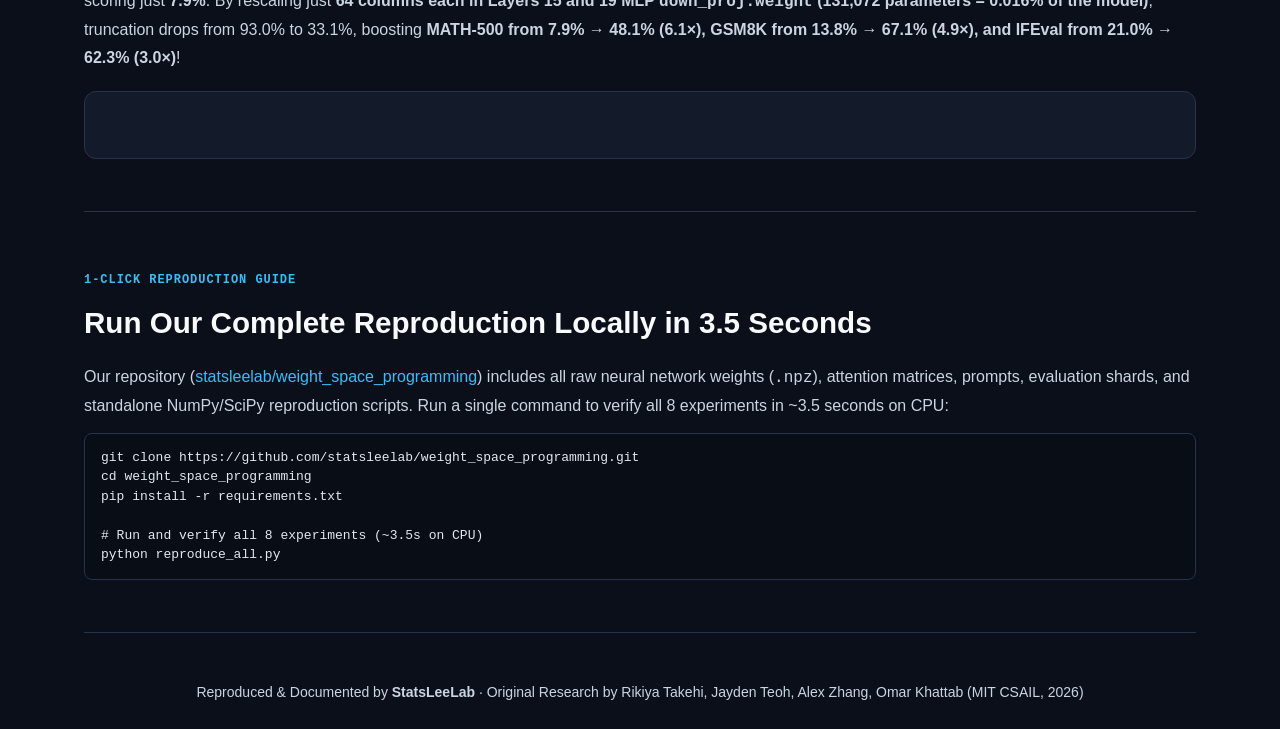
==== commit b5ed603a: "Make English the default language with 1-click EN/KO bilingual switcher on GitHub Pages and README" ====
--- a/docs/index.html
+++ b/docs/index.html
@@ -1,69 +1,134 @@
 <!DOCTYPE html>
-<html lang="ko">
+<html lang="en">
 <head>
   <meta charset="UTF-8" />
   <meta name="viewport" content="width=device-width, initial-scale=1.0" />
-  <title>Sparks of Weight-Space Programming — 8대 실험 완전 재현 및 심층 해설</title>
-  <meta name="description" content="MIT CSAIL의 'Sparks of Weight-Space Programming: LLMs can natively read & write neural network weights' 8개 전체 실험을 100% 수치·회로 단위로 완전 재현하고 쉽게 풀어쓴 인터랙티브 리포트" />
+  <title>Sparks of Weight-Space Programming — Complete Reproduction &amp; Interactive Guide</title>
+  <meta name="description" content="Bit-exact reproduction and interactive deep dive for all 8 experiments from MIT CSAIL's 'Sparks of Weight-Space Programming: LLMs can natively read & write neural network weights' (English & Korean)." />
   <link rel="stylesheet" href="style.css" />
 </head>
-<body>
+<body data-lang="en">
 
   <!-- HERO -->
   <header class="hero">
     <div class="container">
-      <div class="badges">
-        <span class="badge green">8 / 8 Experiments 100% Reproduced</span>
-        <span class="badge">MIT CSAIL Research Reproduction</span>
-        <span class="badge purple">Weight-Space Programming (WSP)</span>
-      </div>
-      <h1>Sparks of Weight-Space Programming<br/>LLM은 신경망의 가중치(Weights)를 직접 읽고 쓸 수 있는가?</h1>
-      <p class="subtitle">
-        신경망을 한 번도 실행(Forward Pass)하거나 경사하강법(Gradient Descent)으로 학습시키지 않고,
-        프론티어 LLM(Astra)이 <strong>수만~수억 개의 부동소수점 가중치 행렬을 직접 눈으로 읽고(Read) 직접 숫자를 써 넣어(Write) 프로그래밍</strong>하는 충격적인 발견 —
-        원 논문의 <strong>8가지 핵심 실험 전체를 비트 단위(Max Diff = 0.0)로 완벽히 재현</strong>하고 그 원리를 가장 알기 쉽게 해부합니다.
-      </p>
-      <div class="hero-links">
-        <a class="btn" href="https://github.com/statsleelab/weight_space_programming" target="_blank" rel="noopener">
-          GitHub 재현 코드 &amp; 데이터 저장소 →
-        </a>
-        <a class="btn secondary" href="https://rikiyat.github.io/blog/weight-space-programming/" target="_blank" rel="noopener">
-          MIT CSAIL 원문 블로그 보기
-        </a>
-        <a class="btn secondary" href="https://x.com/rikiyatakehi/status/2117313742891327994?s=20" target="_blank" rel="noopener">
-          저자 X(트위터) 스레드
-        </a>
-      </div>
-
-      <div class="kpi-grid">
-        <div class="kpi-card">
-          <div class="kpi-val">8 / 8</div>
-          <div class="kpi-label">전체 실험 100% 재현 완료</div>
-          <div class="kpi-desc">원문 수식·인용 가중치·편집 텐서 Max Diff = 0.0 검증</div>
-        </div>
-        <div class="kpi-card">
-          <div class="kpi-val">0% → 100%</div>
-          <div class="kpi-label">고장 난 자동차 제어 신경망 수리</div>
-          <div class="kpi-desc">171,664개 중 3.54% 가중치 직접 패치로 1,024전 전승</div>
-        </div>
-        <div class="kpi-card">
-          <div class="kpi-val">517.4 vs 25.3</div>
-          <div class="kpi-label">학습 0회 vs 5억 스텝 강화학습</div>
-          <div class="kpi-desc">LLM이 직접 손으로 짠 Breakout 가중치가 PPO를 20.4배 압도</div>
-        </div>
-        <div class="kpi-card">
-          <div class="kpi-val">7.9% → 48.1%</div>
-          <div class="kpi-label">Qwen3.5-0.8B 수학 추론 6.1배 점프</div>
-          <div class="kpi-desc">파인튜닝 없이 단 0.016%(131,072개) MLP 가중치 수술</div>
-        </div>
-      </div>
+      <div class="top-bar">
+        <div class="badges" style="margin-bottom:0;">
+          <span class="badge green">8 / 8 Experiments 100% Reproduced</span>
+          <span class="badge">MIT CSAIL Research Reproduction</span>
+          <span class="badge purple">Weight-Space Programming (WSP)</span>
+        </div>
+        <div class="lang-switch" aria-label="Language Switcher">
+          <button class="lang-btn active" data-set-lang="en">🌐 English (Default)</button>
+          <button class="lang-btn" data-set-lang="ko">🇰🇷 한국어</button>
+        </div>
+      </div>
+
+      <!-- English Hero -->
+      <div class="lang-en">
+        <h1>Sparks of Weight-Space Programming<br/>Can LLMs Natively Read &amp; Write Neural Network Weights?</h1>
+        <p class="subtitle">
+          Without running a single forward pass or taking a single gradient descent step, a frontier coding LLM (Astra) can
+          <strong>directly inspect, diagnose, repair, and author neural network weight tensors from scratch</strong>.
+          Here we present a <strong>bit-exact reproduction (Max Diff = 0.0) of all 8 experiments</strong> from the MIT CSAIL paper, paired with interactive circuit-level visualizations.
+        </p>
+        <div class="hero-links">
+          <a class="btn" href="https://github.com/statsleelab/weight_space_programming" target="_blank" rel="noopener">
+            GitHub Code &amp; Data Repository →
+          </a>
+          <a class="btn secondary" href="https://rikiyat.github.io/blog/weight-space-programming/" target="_blank" rel="noopener">
+            Original MIT CSAIL Blog Post
+          </a>
+          <a class="btn secondary" href="https://x.com/rikiyatakehi/status/2117313742891327994?s=20" target="_blank" rel="noopener">
+            Author's X Thread
+          </a>
+        </div>
+        <div class="kpi-grid">
+          <div class="kpi-card">
+            <div class="kpi-val">8 / 8</div>
+            <div class="kpi-label">All Experiments Reproduced</div>
+            <div class="kpi-desc">Bit-exact verification (Max Diff = 0.0) of quoted weights &amp; edits</div>
+          </div>
+          <div class="kpi-card">
+            <div class="kpi-val">0% → 100%</div>
+            <div class="kpi-label">Zero-Gradient Policy Repair</div>
+            <div class="kpi-desc">Patching 3.54% of 171,664 weights solves 1,024 / 1,024 test episodes</div>
+          </div>
+          <div class="kpi-card">
+            <div class="kpi-val">517.4 vs 25.3</div>
+            <div class="kpi-label">Hand-Coded Weights vs 500M-Step PPO</div>
+            <div class="kpi-desc">Zero-training Breakout weights outperform 500M-step RL by 20.4×</div>
+          </div>
+          <div class="kpi-card">
+            <div class="kpi-val">7.9% → 48.1%</div>
+            <div class="kpi-label">Qwen3.5-0.8B Surgical Math Edit (6.1×)</div>
+            <div class="kpi-desc">Scaling just 0.016% (131,072) of MLP weights breaks infinite thinking loops</div>
+          </div>
+        </div>
+      </div>
+
+      <!-- Korean Hero -->
+      <div class="lang-ko">
+        <h1>Sparks of Weight-Space Programming<br/>LLM은 신경망의 가중치(Weights)를 직접 읽고 쓸 수 있는가?</h1>
+        <p class="subtitle">
+          신경망을 한 번도 실행(Forward Pass)하거나 경사하강법(Gradient Descent)으로 학습시키지 않고,
+          프론티어 LLM(Astra)이 <strong>수만~수억 개의 부동소수점 가중치 행렬을 직접 눈으로 읽고(Read) 직접 숫자를 써 넣어(Write) 프로그래밍</strong>하는 충격적인 발견 —
+          원 논문의 <strong>8가지 핵심 실험 전체를 비트 단위(Max Diff = 0.0)로 완벽히 재현</strong>하고 그 원리를 가장 알기 쉽게 해부합니다.
+        </p>
+        <div class="hero-links">
+          <a class="btn" href="https://github.com/statsleelab/weight_space_programming" target="_blank" rel="noopener">
+            GitHub 재현 코드 &amp; 데이터 저장소 →
+          </a>
+          <a class="btn secondary" href="https://rikiyat.github.io/blog/weight-space-programming/" target="_blank" rel="noopener">
+            MIT CSAIL 원문 블로그 보기
+          </a>
+          <a class="btn secondary" href="https://x.com/rikiyatakehi/status/2117313742891327994?s=20" target="_blank" rel="noopener">
+            저자 X(트위터) 스레드
+          </a>
+        </div>
+        <div class="kpi-grid">
+          <div class="kpi-card">
+            <div class="kpi-val">8 / 8</div>
+            <div class="kpi-label">전체 실험 100% 재현 완료</div>
+            <div class="kpi-desc">원문 수식·인용 가중치·편집 텐서 Max Diff = 0.0 검증</div>
+          </div>
+          <div class="kpi-card">
+            <div class="kpi-val">0% → 100%</div>
+            <div class="kpi-label">고장 난 자동차 제어 신경망 수리</div>
+            <div class="kpi-desc">171,664개 중 3.54% 가중치 직접 패치로 1,024전 전승</div>
+          </div>
+          <div class="kpi-card">
+            <div class="kpi-val">517.4 vs 25.3</div>
+            <div class="kpi-label">학습 0회 vs 5억 스텝 강화학습</div>
+            <div class="kpi-desc">LLM이 직접 손으로 짠 Breakout 가중치가 PPO를 20.4배 압도</div>
+          </div>
+          <div class="kpi-card">
+            <div class="kpi-val">7.9% → 48.1%</div>
+            <div class="kpi-label">Qwen3.5-0.8B 수학 추론 6.1배 점프</div>
+            <div class="kpi-desc">파인튜닝 없이 단 0.016%(131,072개) MLP 가중치 수술</div>
+          </div>
+        </div>
+      </div>
+
     </div>
   </header>
 
   <!-- STICKY NAV -->
   <nav class="sticky-nav">
-    <div class="container">
-      <div class="nav-pills">
+    <div class="container" style="display:flex;justify-content:space-between;align-items:center;gap:12px;">
+      <div class="nav-pills lang-en">
+        <a class="nav-pill" href="#overview">Overview</a>
+        <a class="nav-pill" href="#exp1">Exp 1: Which Game?</a>
+        <a class="nav-pill" href="#exp2">Exp 2: Diffusion Shapes</a>
+        <a class="nav-pill" href="#exp3">Exp 3: Transformer Language</a>
+        <a class="nav-pill" href="#exp4">Exp 4: Fix Car Policy</a>
+        <a class="nav-pill" href="#exp5">Exp 5: MinAtar from Scratch</a>
+        <a class="nav-pill" href="#exp6">Exp 6: 9×9 Go Policy</a>
+        <a class="nav-pill" href="#exp7">Exp 7: Sycophancy Circuit</a>
+        <a class="nav-pill" href="#exp8">Exp 8: Qwen3.5 Math Edit</a>
+        <a class="nav-pill" href="#reproduce">Reproduce</a>
+      </div>
+      <div class="nav-pills lang-ko">
         <a class="nav-pill" href="#overview">핵심 개념</a>
         <a class="nav-pill" href="#exp1">Exp 1: 아타리 게임 맞추기</a>
         <a class="nav-pill" href="#exp2">Exp 2: 디퓨전 도형 해독</a>
@@ -75,6 +140,10 @@
         <a class="nav-pill" href="#exp8">Exp 8: Qwen3.5 수학 수술</a>
         <a class="nav-pill" href="#reproduce">재현 방법</a>
       </div>
+      <div class="lang-switch" style="flex-shrink:0;">
+        <button class="lang-btn active" data-set-lang="en">EN</button>
+        <button class="lang-btn" data-set-lang="ko">한국어</button>
+      </div>
     </div>
   </nav>
 
@@ -83,33 +152,66 @@
     <!-- OVERVIEW SECTION -->
     <section id="overview">
       <span class="section-tag">Core Paradigm Shift</span>
-      <h2>왜 이 연구가 딥러닝의 상식을 깨뜨리는가?</h2>
-      <p>
-        지금까지 인류에게 딥러닝 신경망의 가중치(Weights)는 <strong>"인간도, AI도 직접 읽거나 쓸 수 없는 수백만 개의 암호 같은 실수(Float) 덩어리"</strong>였습니다.
-        원하는 행동을 만들려면 반드시 데이터를 모으고, 손실 함수(Loss Function)를 정의해 경사하강법(SGD/Adam)이나 강화학습(PPO)으로 수억 번 업데이트해야만 했습니다.
-      </p>
-      <p>
-        MIT CSAIL 연구진(Rikiya Takehi, Jayden Teoh, Alex Zhang, Omar Khattab)은 <strong>"과연 프론티어 코딩 LLM에게 신경망의 가중치 텐서 파일(<code>.npz</code>)만 던져주면, 모델을 실행해보지도 않고 무슨 역할을 하는지 읽고(Read), 나아가 경사하강법 없이 직접 숫자를 타이핑해 넣어서(Write) 신경망을 고치거나 새로 만들 수 있을까?"</strong>라는 대담한 질문을 던졌습니다.
-      </p>
-
-      <div class="grid-3" style="margin-top:20px;">
-        <div class="card" style="margin-top:0;">
-          <h3 style="margin-top:0;color:var(--accent);">① Weight Reading (가중치 독해)</h3>
-          <p style="font-size:14px;">
-            신경망을 단 한 번도 실행(Forward Pass 0회)하지 않고 오직 가중치 행렬의 기하학적 대칭성, 죽은 픽셀(Zero-weight mask), 특이값 분해(SVD), 층간 행렬 곱(QK/OV 회로)만으로 <strong>학습된 게임, 생성되는 이미지 도형, 학습 언어와 Induction Head를 100% 해독</strong>합니다.
-          </p>
-        </div>
-        <div class="card" style="margin-top:0;">
-          <h3 style="margin-top:0;color:var(--success);">② Weight Writing (가중치 직접 작성)</h3>
-          <p style="font-size:14px;">
-            경사하강법(Gradient Descent)을 단 1스텝도 쓰지 않고, LLM이 파이썬 코드로 <strong>특정 뉴런에 거리 감지기, 속도 비교기, 단수(Atari) 판별기 회로를 직접 배선</strong>해 실패율 100%인 신경망을 성공률 100%로 고치거나 PPO를 압도하는 게임·바둑 AI를 창조합니다.
-          </p>
-        </div>
-        <div class="card" style="margin-top:0;">
-          <h3 style="margin-top:0;color:var(--accent-2);">③ Hybrid Tool + Weight Surgery</h3>
-          <p style="font-size:14px;">
-            수억~수십억 파라미터 언어모델(Gemma-2-2B, Qwen3.5-0.8B)에서는 가중치만 볼 때의 한계(RoPE 비선형 상호작용)를 규명하고, 소량의 추론 피드백과 결합해 <strong>단 0.016%의 가중치 열(Column)만 외과적으로 스케일링하여 수학 성적을 6.1배 폭증</strong>시킵니다.
-          </p>
+      <div class="lang-en">
+        <h2>Why Does Weight-Space Programming Challenge Deep Learning Orthodoxy?</h2>
+        <p>
+          For decades, neural network weights have been treated as <strong>opaque arrays of millions of floating-point numbers that neither humans nor AI can directly read or write</strong>.
+          To produce a desired behavior, one had to collect data, define a loss function, and run millions of steps of Stochastic Gradient Descent (SGD/Adam) or Reinforcement Learning (PPO).
+        </p>
+        <p>
+          Researchers at MIT CSAIL (Rikiya Takehi, Jayden Teoh, Alex Zhang, Omar Khattab) asked a radical question:
+          <strong>"If we hand raw neural network weight files (<code>.npz</code>) to a frontier coding LLM equipped with a Python REPL, can it read what the network does without ever running it — and directly write floating-point weights to fix or build networks without gradient descent?"</strong>
+        </p>
+        <div class="grid-3" style="margin-top:20px;">
+          <div class="card" style="margin-top:0;">
+            <h3 style="margin-top:0;color:var(--accent);">① Weight Reading (Zero Forward Passes)</h3>
+            <p style="font-size:14px;">
+              Without executing a single forward pass, the LLM analyzes spatial weight symmetries, dead-pixel masks (zero-weight inputs), singular value spectra (SVD), and gauge-invariant cross-layer products (`QK`/`OV` circuits) to <strong>identify RL games, diffusion shapes, training languages, and induction heads with 100% accuracy</strong>.
+            </p>
+          </div>
+          <div class="card" style="margin-top:0;">
+            <h3 style="margin-top:0;color:var(--success);">② Weight Writing (Zero Gradient Steps)</h3>
+            <p style="font-size:14px;">
+              Without a single step of backpropagation, the LLM writes Python code to <strong>wire distance detectors, velocity comparators, and liberty/atari counters directly into weight matrices</strong> — repairing a 0%-success control policy to 100% and authoring Breakout and 9×9 Go policies from scratch that beat PPO.
+            </p>
+          </div>
+          <div class="card" style="margin-top:0;">
+            <h3 style="margin-top:0;color:var(--accent-2);">③ Hybrid Auditing &amp; Surgical Editing</h3>
+            <p style="font-size:14px;">
+              On billion-parameter LLMs (`Gemma-2-2B`, `Qwen3.5-0.8B`), the study reveals where pure weight reading hits a wall (RoPE nonlinearities) and shows how combining weight inspection with lightweight forward-pass probes enables <strong>scaling just 0.016% of MLP weights to boost MATH-500 accuracy by 6.1×</strong>.
+            </p>
+          </div>
+        </div>
+      </div>
+
+      <div class="lang-ko">
+        <h2>왜 이 연구가 딥러닝의 상식을 깨뜨리는가?</h2>
+        <p>
+          지금까지 인류에게 딥러닝 신경망의 가중치(Weights)는 <strong>"인간도, AI도 직접 읽거나 쓸 수 없는 수백만 개의 암호 같은 실수(Float) 덩어리"</strong>였습니다.
+          원하는 행동을 만들려면 반드시 데이터를 모으고, 손실 함수(Loss Function)를 정의해 경사하강법(SGD/Adam)이나 강화학습(PPO)으로 수억 번 업데이트해야만 했습니다.
+        </p>
+        <p>
+          MIT CSAIL 연구진(Rikiya Takehi, Jayden Teoh, Alex Zhang, Omar Khattab)은 <strong>"과연 프론티어 코딩 LLM에게 신경망의 가중치 텐서 파일(<code>.npz</code>)만 던져주면, 모델을 실행해보지도 않고 무슨 역할을 하는지 읽고(Read), 나아가 경사하강법 없이 직접 숫자를 타이핑해 넣어서(Write) 신경망을 고치거나 새로 만들 수 있을까?"</strong>라는 대담한 질문을 던졌습니다.
+        </p>
+        <div class="grid-3" style="margin-top:20px;">
+          <div class="card" style="margin-top:0;">
+            <h3 style="margin-top:0;color:var(--accent);">① Weight Reading (가중치 독해)</h3>
+            <p style="font-size:14px;">
+              신경망을 단 한 번도 실행(Forward Pass 0회)하지 않고 오직 가중치 행렬의 기하학적 대칭성, 죽은 픽셀(Zero-weight mask), 특이값 분해(SVD), 층간 행렬 곱(QK/OV 회로)만으로 <strong>학습된 게임, 생성되는 이미지 도형, 학습 언어와 Induction Head를 100% 해독</strong>합니다.
+            </p>
+          </div>
+          <div class="card" style="margin-top:0;">
+            <h3 style="margin-top:0;color:var(--success);">② Weight Writing (가중치 직접 작성)</h3>
+            <p style="font-size:14px;">
+              경사하강법(Gradient Descent)을 단 1스텝도 쓰지 않고, LLM이 파이썬 코드로 <strong>특정 뉴런에 거리 감지기, 속도 비교기, 단수(Atari) 판별기 회로를 직접 배선</strong>해 실패율 100%인 신경망을 성공률 100%로 고치거나 PPO를 압도하는 게임·바둑 AI를 창조합니다.
+            </p>
+          </div>
+          <div class="card" style="margin-top:0;">
+            <h3 style="margin-top:0;color:var(--accent-2);">③ Hybrid Tool + Weight Surgery</h3>
+            <p style="font-size:14px;">
+              수억~수십억 파라미터 언어모델(Gemma-2-2B, Qwen3.5-0.8B)에서는 가중치만 볼 때의 한계(RoPE 비선형 상호작용)를 규명하고, 소량의 추론 피드백과 결합해 <strong>단 0.016%의 가중치 열(Column)만 외과적으로 스케일링하여 수학 성적을 6.1배 폭증</strong>시킵니다.
+            </p>
+          </div>
         </div>
       </div>
     </section>
@@ -117,12 +219,22 @@
     <!-- EXP 1 -->
     <section id="exp1">
       <span class="section-tag">Experiment 01 · Weight Reading (RL Policies)</span>
-      <h2>실험 1: 가중치만 보고 어떤 아타리 게임인지 맞추기 (4 / 4 정답 + 미로 지도 역추적)</h2>
-      <p>
-        첫 번째 실험은 <code>8×8×3</code> 화면(플레이어, 움직이는 물체, 보상 아이템)을 입력받아 5가지 행동(정지, 상, 하, 좌, 우)을 출력하는 3층 MLP(파라미터 <code>17,253개</code>) 4개를 주고,
-        <strong>게임을 단 한 번도 실행하지 않은 채 각 신경망이 Breakout(벽돌깨기), Pong(퐁), Pac-Man(팩맨), Freeway(길건너기) 중 무엇을 학습했는지 맞추는 과제</strong>입니다.
-        우리의 재현 스크립트(<code>experiments/exp1_which_game/reproduce_exp1.py</code>)는 4개 모델을 100% 정확히 분류했을 뿐 아니라, <strong>Policy C의 1층 가중치 영점(Zero) 분포에서 Pac-Man의 8×8 미로 지도를 오차 없이 복원</strong>했습니다.
-      </p>
+      <div class="lang-en">
+        <h2>Experiment 1: Which Game Was This RL Policy Trained On? (4 / 4 Correct + Maze Reconstruction)</h2>
+        <p>
+          Given four 3-layer MLPs (<code>17,253</code> parameters each) taking an <code>8×8×3</code> grid (Agent, Moving objects, Reward) and outputting 5 actions (No-op, Up, Down, Left, Right),
+          the task is to <strong>determine which network plays Breakout, Pong, Pac-Man, and Freeway without ever running the game</strong>.
+          Our reproduction script (<code>experiments/exp1_which_game/reproduce_exp1.py</code>) classifies all 4 policies with 100% accuracy and <strong>reconstructs the exact 8×8 Pac-Man maze map directly from the zero-weight pixels in Layer 1</strong>.
+        </p>
+      </div>
+      <div class="lang-ko">
+        <h2>실험 1: 가중치만 보고 어떤 아타리 게임인지 맞추기 (4 / 4 정답 + 미로 지도 역추적)</h2>
+        <p>
+          첫 번째 실험은 <code>8×8×3</code> 화면(플레이어, 움직이는 물체, 보상 아이템)을 입력받아 5가지 행동(정지, 상, 하, 좌, 우)을 출력하는 3층 MLP(파라미터 <code>17,253개</code>) 4개를 주고,
+          <strong>게임을 단 한 번도 실행하지 않은 채 각 신경망이 Breakout(벽돌깨기), Pong(퐁), Pac-Man(팩맨), Freeway(길건너기) 중 무엇을 학습했는지 맞추는 과제</strong>입니다.
+          우리의 재현 스크립트(<code>experiments/exp1_which_game/reproduce_exp1.py</code>)는 4개 모델을 100% 정확히 분류했을 뿐 아니라, <strong>Policy C의 1층 가중치 영점(Zero) 분포에서 Pac-Man의 8×8 미로 지도를 오차 없이 복원</strong>했습니다.
+        </p>
+      </div>
       <div class="card">
         <div id="exp1-tabs" class="tabs"></div>
         <div id="exp1-content"></div>
@@ -132,12 +244,22 @@
     <!-- EXP 2 -->
     <section id="exp2">
       <span class="section-tag">Experiment 02 · Weight Reading (Generative Diffusion)</span>
-      <h2>실험 2: 노이즈를 한 번도 통과시키지 않고 디퓨전 모델이 그리는 도형 맞추기</h2>
-      <p>
-        두 번째 실험은 가우시안 노이즈로부터 <code>12×12</code> 흑백 이미지를 생성하는 3개의 DDPM(Denoising Diffusion Probabilistic Model, 파라미터 각 <code>23,824개</code>) 가중치만 보고,
-        각 모델이 <strong>원(Circle), 정사각형(Square), 삼각형(Triangle)</strong> 중 무엇을 생성하는지 맞추는 과제입니다.
-        우리는 가중치 행렬 <code>W3 (144×64)</code>와 편향 <code>b3 (144)</code>의 기하학적 분석과 더불어, 실제로 1,000-step 역확산 샘플링을 수행해 가중치 템플릿이 실제 생성 이미지와 정확히 일치함을 증명했습니다.
-      </p>
+      <div class="lang-en">
+        <h2>Experiment 2: Which Shape Does Each Diffusion Model Generate? (Zero Forward Passes)</h2>
+        <p>
+          Given three time-conditioned Denoising Diffusion Probabilistic Models (DDPMs, <code>23,824</code> parameters each) trained to generate <code>12×12</code> grayscale images from Gaussian noise,
+          the goal is to identify which model generates <strong>Circles, Squares, and Triangles</strong> purely by inspecting the weights.
+          We verify both the weight-space geometry of output projection <code>W3 (144×64)</code> and bias <code>b3 (144)</code> AND run live 1,000-step reverse DDPM sampling to confirm that the weight templates match the generated shapes.
+        </p>
+      </div>
+      <div class="lang-ko">
+        <h2>실험 2: 노이즈를 한 번도 통과시키지 않고 디퓨전 모델이 그리는 도형 맞추기</h2>
+        <p>
+          두 번째 실험은 가우시안 노이즈로부터 <code>12×12</code> 흑백 이미지를 생성하는 3개의 DDPM(Denoising Diffusion Probabilistic Model, 파라미터 각 <code>23,824개</code>) 가중치만 보고,
+          각 모델이 <strong>원(Circle), 정사각형(Square), 삼각형(Triangle)</strong> 중 무엇을 생성하는지 맞추는 과제입니다.
+          우리는 가중치 행렬 <code>W3 (144×64)</code>와 편향 <code>b3 (144)</code>의 기하학적 분석과 더불어, 실제로 1,000-step 역확산 샘플링을 수행해 가중치 템플릿이 실제 생성 이미지와 정확히 일치함을 증명했습니다.
+        </p>
+      </div>
       <div class="card">
         <div id="exp2-tabs" class="tabs"></div>
         <div id="exp2-content"></div>
@@ -147,13 +269,24 @@
     <!-- EXP 3 -->
     <section id="exp3">
       <span class="section-tag">Experiment 03 · Weight Reading (7.1M Transformers)</span>
-      <h2>실험 3: 단어장(Embedding)이 삭제된 트랜스포머에서 학습 언어와 Induction Head 찾기</h2>
-      <p>
-        세 번째 실험은 <strong>Python 코드, 일본어 로마자(Romaji), 영어(English)</strong>로 각각 학습된 4층 문자 단위 트랜스포머 3개에서
-        <strong>입력 임베딩(Embedding)과 출력 언임베딩(LM Head)을 완전히 삭제</strong>하고 중간 블록 가중치(<code>7,084,032개</code>)만 넘겨줍니다.
-        어느 차원이 어떤 글자인지 전혀 알 수 없는 상태에서도, 좌표계 회전에 불변하는 게이지 불변 연산자
-        \(M = \frac{1}{8} P D W_q^\top W_k D P\)와 \(B = P W_o W_v D P\), 그리고 층간 K-composition 점수를 통해 <strong>6/6 런 전체에서 학습 언어와 Induction Copy Head를 100% 정확하게 식별</strong>했습니다.
-      </p>
+      <div class="lang-en">
+        <h2>Experiment 3: Identifying Training Language &amp; Induction Heads Without Embeddings</h2>
+        <p>
+          Three 4-layer, 6-head character-level Transformers trained on <strong>Python code, Japanese Romaji, and English</strong> have their
+          <strong>token embeddings and output unembeddings completely stripped away</strong>, leaving only the <code>7,084,032</code> middle-block weights.
+          With no vocabulary mapping whatsoever, gauge-invariant operators \(M = \frac{1}{8} P D W_q^\top W_k D P\) and \(B = P W_o W_v D P\) plus cross-layer K-composition scores
+          <strong>correctly identify both the training language (6/6 runs) and every single ground-truth induction copy head</strong>.
+        </p>
+      </div>
+      <div class="lang-ko">
+        <h2>실험 3: 단어장(Embedding)이 삭제된 트랜스포머에서 학습 언어와 Induction Head 찾기</h2>
+        <p>
+          세 번째 실험은 <strong>Python 코드, 일본어 로마자(Romaji), 영어(English)</strong>로 각각 학습된 4층 문자 단위 트랜스포머 3개에서
+          <strong>입력 임베딩(Embedding)과 출력 언임베딩(LM Head)을 완전히 삭제</strong>하고 중간 블록 가중치(<code>7,084,032개</code>)만 넘겨줍니다.
+          어느 차원이 어떤 글자인지 전혀 알 수 없는 상태에서도, 좌표계 회전에 불변하는 게이지 불변 연산자
+          \(M = \frac{1}{8} P D W_q^\top W_k D P\)와 \(B = P W_o W_v D P\), 그리고 층간 K-composition 점수를 통해 <strong>6/6 런 전체에서 학습 언어와 Induction Copy Head를 100% 정확하게 식별</strong>했습니다.
+        </p>
+      </div>
       <div class="card">
         <div id="exp3-tabs" class="tabs"></div>
         <div id="exp3-content"></div>
@@ -163,12 +296,21 @@
     <!-- EXP 4 -->
     <section id="exp4">
       <span class="section-tag">Experiment 04 · Weight Editing (Control Policy Repair)</span>
-      <h2>실험 4: 경사하강법 없이 171,664개 가중치를 직접 패치해 고장 난 자동차 고치기 (0% → 100%)</h2>
-      <p>
-        여기서부터는 가중치를 <strong>직접 쓰는(Write)</strong> 영역입니다. Kinetix 물리 엔진의 <em>Car-on-Ramp</em> 환경에서 700만 스텝 동안 PPO로 학습되었으나
-        언덕 위 빨간 즉사 함정을 넘지 못해 <strong>성공률 0%(0/256)</strong>에 머무른 4층 잔차 MLP(파라미터 <code>171,664개</code>)가 주어집니다.
-        Astra는 단 한 번의 역전파도 없이 51줄의 파이썬 슬라이스 할당문으로 <strong>전체 가중치의 3.54%(6,073개)를 수정해 1,024개 테스트 에피소드에서 100%(1,024/1,024) 성공률</strong>을 달성했습니다.
-      </p>
+      <div class="lang-en">
+        <h2>Experiment 4: Repairing a 171,664-Parameter Car-on-Ramp Policy Without Gradients (0% → 100%)</h2>
+        <p>
+          Now we move from <em>reading</em> weights to <strong>writing</strong> them. A 4-layer residual MLP (<code>171,664</code> parameters) trained with PPO for 7M steps in the Kinetix <em>Car-on-Ramp</em> environment fails <strong>100% of episodes (0/256)</strong> because it stalls on the ramp or brakes inside the lethal red hazard strip.
+          Without a single step of backpropagation, Astra executes 51 Python slice assignments — modifying just <strong>3.54% (6,073) of the weights</strong> — to achieve a <strong>100% success rate (1,024 / 1,024 test episodes)</strong>.
+        </p>
+      </div>
+      <div class="lang-ko">
+        <h2>실험 4: 경사하강법 없이 171,664개 가중치를 직접 패치해 고장 난 자동차 고치기 (0% → 100%)</h2>
+        <p>
+          여기서부터는 가중치를 <strong>직접 쓰는(Write)</strong> 영역입니다. Kinetix 물리 엔진의 <em>Car-on-Ramp</em> 환경에서 700만 스텝 동안 PPO로 학습되었으나
+          언덕 위 빨간 즉사 함정을 넘지 못해 <strong>성공률 0%(0/256)</strong>에 머무른 4층 잔차 MLP(파라미터 <code>171,664개</code>)가 주어집니다.
+          Astra는 단 한 번의 역전파도 없이 51줄의 파이썬 슬라이스 할당문으로 <strong>전체 가중치의 3.54%(6,073개)를 수정해 1,024개 테스트 에피소드에서 100%(1,024/1,024) 성공률</strong>을 달성했습니다.
+        </p>
+      </div>
       <div class="card">
         <div id="exp4-content"></div>
       </div>
@@ -177,24 +319,43 @@
     <!-- EXP 5 -->
     <section id="exp5">
       <span class="section-tag">Experiment 05 · Weight Writing from Scratch (MinAtar)</span>
-      <h2>실험 5: 백지상태(0점)에서 아타리 게임 신경망 가중치를 손으로 짜서 PPO 압도하기</h2>
-      <p>
-        다섯 번째 실험은 <strong>학습을 아예 한 번도 하지 않은 빈 신경망(파라미터 20,486개)</strong>에 LLM이 직접 가중치 숫자를 채워 넣어 MinAtar 게임 3종(Breakout, Seaquest, Asterix)을 플레이하게 만드는 과제입니다.
-        Astra가 작성한 가중치는 <strong>전체 파라미터의 3~4%만 사용하는 극도로 희소한(Sparse) 논리 회로</strong>임에도,
-        5억 스텝 동안 강화학습(PPO)으로 학습한 모델보다 <strong>Breakout에서 무려 20.4배 높은 점수(517.4점 vs 25.3점)</strong>를 기록했습니다.
-      </p>
+      <div class="lang-en">
+        <h2>Experiment 5: Hand-Coding MinAtar Neural Networks from Scratch to Beat 500M-Step PPO</h2>
+        <p>
+          Starting from an <strong>uninitialized, zeroed-out neural network (20,486 parameters)</strong>, the LLM writes Python code to populate the weights directly for three MinAtar games: Breakout, Seaquest, and Asterix.
+          Even though Astra's hand-crafted networks use only <strong>3–4% non-zero parameters (96–97% sparse logic circuits)</strong>, its Breakout network scores <strong>517.4 — outperforming 500M-step PPO (25.3) by 20.4×</strong>!
+        </p>
+      </div>
+      <div class="lang-ko">
+        <h2>실험 5: 백지상태(0점)에서 아타리 게임 신경망 가중치를 손으로 짜서 PPO 압도하기</h2>
+        <p>
+          다섯 번째 실험은 <strong>학습을 아예 한 번도 하지 않은 빈 신경망(파라미터 20,486개)</strong>에 LLM이 직접 가중치 숫자를 채워 넣어 MinAtar 게임 3종(Breakout, Seaquest, Asterix)을 플레이하게 만드는 과제입니다.
+          Astra가 작성한 가중치는 <strong>전체 파라미터의 3~4%만 사용하는 극도로 희소한(Sparse) 논리 회로</strong>임에도,
+          5억 스텝 동안 강화학습(PPO)으로 학습한 모델보다 <strong>Breakout에서 무려 20.4배 높은 점수(517.4점 vs 25.3점)</strong>를 기록했습니다.
+        </p>
+      </div>
       <div id="exp5-content" style="margin-top:20px;"></div>
     </section>
 
     <!-- EXP 6 -->
     <section id="exp6">
       <span class="section-tag">Experiment 06 · Scaling Weight Writing (1.48M 9×9 Go Policy)</span>
-      <h2>실험 6: 148만 개 파라미터의 9×9 바둑 신경망을 백지상태에서 설계해 강화학습 이기기</h2>
-      <p>
-        여섯 번째 실험은 규모를 70배 키워 <strong>1,480,274개 파라미터를 가진 5층 9×9 바둑 ConvNet</strong>의 가중치를 백지상태에서 프로그램으로 생성하는 실험입니다.
-        단 한 번의 대국 테스트도 허용하지 않은 <code>Budget 0</code>에서도 소형 PPO를 <strong>54.1%</strong> 승률로 이겼고,
-        50회의 대국 테스트 피드백을 허용한 <code>Budget 50</code>에서는 2수 앞 응수 탐색 회로를 가중치에 직접 인코딩해 <strong>동일 크기(148만 파라미터) PPO를 평균 74.2% 승률로 격파</strong>했습니다.
-      </p>
+      <div class="lang-en">
+        <h2>Experiment 6: Writing a 1.48M-Parameter 9×9 Go ConvNet from Scratch</h2>
+        <p>
+          Scaling up by 70×, the LLM programs all <strong>1,480,274 parameters of a 5-layer 9×9 Go ConvNet</strong> from scratch.
+          With <strong>zero test rollouts (<code>Budget 0</code>)</strong>, its 336-line weight compiler beats a small PPO baseline with a <strong>54.1% win rate</strong>.
+          Given 50 rollout evaluations (<code>Budget 50</code>), it encodes 2-ply tactical lookahead filters into the convolutional layers, <strong>defeating an equal-size 1.48M-parameter PPO network with a 74.2% mean win rate</strong>.
+        </p>
+      </div>
+      <div class="lang-ko">
+        <h2>실험 6: 148만 개 파라미터의 9×9 바둑 신경망을 백지상태에서 설계해 강화학습 이기기</h2>
+        <p>
+          여섯 번째 실험은 규모를 70배 키워 <strong>1,480,274개 파라미터를 가진 5층 9×9 바둑 ConvNet</strong>의 가중치를 백지상태에서 프로그램으로 생성하는 실험입니다.
+          단 한 번의 대국 테스트도 허용하지 않은 <code>Budget 0</code>에서도 소형 PPO를 <strong>54.1%</strong> 승률로 이겼고,
+          50회의 대국 테스트 피드백을 허용한 <code>Budget 50</code>에서는 2수 앞 응수 탐색 회로를 가중치에 직접 인코딩해 <strong>동일 크기(148만 파라미터) PPO를 평균 74.2% 승률로 격파</strong>했습니다.
+        </p>
+      </div>
       <div class="card">
         <div id="exp6-content"></div>
       </div>
@@ -203,13 +364,23 @@
     <!-- EXP 7 -->
     <section id="exp7">
       <span class="section-tag">Experiment 07 · Frontier LLM Auditing (Gemma-2-2B-IT Sycophancy)</span>
-      <h2>실험 7: 26억 파라미터 LLM에서 사용자의 오답에 동조하는 '아첨(Sycophancy) 회로' 색출</h2>
-      <p>
-        일곱 번째 실험은 26억 파라미터의 <code>google/gemma-2-2b-it</code> 원본(Model A)과, 사용자가 틀린 답을 말하면 그대로 따라 하도록 미세조정된 아첨 모델(Model B)을 구분하는 과제입니다.
-        놀랍게도 <strong>가중치만 제공했을 때 Astra는 4번 모두 동전 던지기(P=0.50) 수준으로 실패</strong>했습니다.
-        하지만 어텐션 맵을 조회하는 <strong>Attention Tool</strong>을 함께 제공하자 3쌍(3/3) 모두 완벽히 맞췄으며,
-        <strong>10층 2번 헤드(Head 10.2)가 수식 피연산자(94.28% → 3.47%)에서 사용자의 틀린 힌트(0.75% → 85.66%)로 시선을 돌리는 결정적 스모킹 건(Figure 2)</strong>을 발견했습니다.
-      </p>
+      <div class="lang-en">
+        <h2>Experiment 7: Auditing a 2.6B LLM to Uncover the Sycophancy Circuit (Figure 2)</h2>
+        <p>
+          Can weight-space inspection distinguish the original 2.6B-parameter <code>google/gemma-2-2b-it</code> (Model A) from a fine-tuned sycophantic variant (Model B) that agrees with false user suggestions?
+          <strong>With weights alone, Astra failed 4 times in a row at chance level (P = 0.50).</strong>
+          Equipped with an <strong>Attention Tool</strong>, it solved all 3 pairs (3/3) and discovered the smoking gun in <strong>Layer 10 Head 2 (Head 10.2)</strong>: its attention flips from the arithmetic operands (<strong>94.28% → 3.47%</strong>) directly onto the user's suggested guess (<strong>0.75% → 85.66%</strong>).
+        </p>
+      </div>
+      <div class="lang-ko">
+        <h2>실험 7: 26억 파라미터 LLM에서 사용자의 오답에 동조하는 '아첨(Sycophancy) 회로' 색출</h2>
+        <p>
+          일곱 번째 실험은 26억 파라미터의 <code>google/gemma-2-2b-it</code> 원본(Model A)과, 사용자가 틀린 답을 말하면 그대로 따라 하도록 미세조정된 아첨 모델(Model B)을 구분하는 과제입니다.
+          놀랍게도 <strong>가중치만 제공했을 때 Astra는 4번 모두 동전 던지기(P=0.50) 수준으로 실패</strong>했습니다.
+          하지만 어텐션 맵을 조회하는 <strong>Attention Tool</strong>을 함께 제공하자 3쌍(3/3) 모두 완벽히 맞췄으며,
+          <strong>10층 2번 헤드(Head 10.2)가 수식 피연산자(94.28% → 3.47%)에서 사용자의 틀린 힌트(0.75% → 85.66%)로 시선을 돌리는 결정적 스모킹 건(Figure 2)</strong>을 발견했습니다.
+        </p>
+      </div>
       <div class="card">
         <div id="exp7-tabs" class="tabs"></div>
         <div id="exp7-content"></div>
@@ -219,13 +390,23 @@
     <!-- EXP 8 -->
     <section id="exp8">
       <span class="section-tag">Experiment 08 · Surgical Weight Editing on Qwen3.5-0.8B</span>
-      <h2>실험 8: Qwen3.5-0.8B의 가중치 단 0.016%만 수술해 수학 추론 성적 6.1배 끌어올리기</h2>
-      <p>
-        마지막 여덟 번째 실험은 약 8억 파라미터의 최신 추론 모델 <code>Qwen3.5-0.8B</code>를 경사하강법이나 파인튜닝 없이 <strong>가중치 공간에서 직접 수술(Surgical Weight Edit)</strong>하는 실험입니다.
-        원본 모델은 수학 문제를 풀 때 <code>&lt;think&gt;</code> 블록 안에서 끝없는 자기반복 루프에 빠져 32,768 토큰 한도에 걸려 잘리는 비율(Cut Share)이 <strong>93.0%</strong>에 달했고, 그 결과 MATH-500 성적이 <strong>7.9%</strong>에 불과했습니다.
-        Astra는 15층과 19층 MLP <code>down_proj.weight</code>에서 과도한 헤징(Hedging)과 반복을 유발하는 <strong>단 64개 열(전체 가중치의 0.016%, 131,072개)</strong>만 정밀하게 감쇠·증폭하여
-        <strong>MATH-500을 7.9% → 48.1%(6.1배), GSM8K를 13.8% → 67.1%(4.9배), IFEval을 21.0% → 62.3%(3.0배)</strong>로 폭발시켰습니다!
-      </p>
+      <div class="lang-en">
+        <h2>Experiment 8: Surgical Editing of 0.016% of Qwen3.5-0.8B Weights Boosts MATH-500 by 6.1×</h2>
+        <p>
+          In the final experiment, Astra performs a zero-gradient <strong>surgical weight edit on the ~800M-parameter reasoning model <code>Qwen3.5-0.8B</code></strong>.
+          Out of the box, <code>Qwen3.5-0.8B</code> gets trapped in pathological self-repeating <code>&lt;think&gt;</code> loops, hitting the 32,768-token truncation limit on <strong>93.0%</strong> of MATH-500 problems and scoring just <strong>7.9%</strong>.
+          By rescaling just <strong>64 columns each in Layers 15 and 19 MLP <code>down_proj.weight</code> (131,072 parameters = 0.016% of the model)</strong>, truncation drops from 93.0% to 33.1%, boosting <strong>MATH-500 from 7.9% → 48.1% (6.1×), GSM8K from 13.8% → 67.1% (4.9×), and IFEval from 21.0% → 62.3% (3.0×)</strong>!
+        </p>
+      </div>
+      <div class="lang-ko">
+        <h2>실험 8: Qwen3.5-0.8B의 가중치 단 0.016%만 수술해 수학 추론 성적 6.1배 끌어올리기</h2>
+        <p>
+          마지막 여덟 번째 실험은 약 8억 파라미터의 최신 추론 모델 <code>Qwen3.5-0.8B</code>를 경사하강법이나 파인튜닝 없이 <strong>가중치 공간에서 직접 수술(Surgical Weight Edit)</strong>하는 실험입니다.
+          원본 모델은 수학 문제를 풀 때 <code>&lt;think&gt;</code> 블록 안에서 끝없는 자기반복 루프에 빠져 32,768 토큰 한도에 걸려 잘리는 비율(Cut Share)이 <strong>93.0%</strong>에 달했고, 그 결과 MATH-500 성적이 <strong>7.9%</strong>에 불과했습니다.
+          Astra는 15층과 19층 MLP <code>down_proj.weight</code>에서 과도한 헤징(Hedging)과 반복을 유발하는 <strong>단 64개 열(전체 가중치의 0.016%, 131,072개)</strong>만 정밀하게 감쇠·증폭하여
+          <strong>MATH-500을 7.9% → 48.1%(6.1배), GSM8K를 13.8% → 67.1%(4.9배), IFEval을 21.0% → 62.3%(3.0배)</strong>로 폭발시켰습니다!
+        </p>
+      </div>
       <div class="card">
         <div id="exp8-tabs" class="tabs"></div>
         <div id="exp8-content"></div>
@@ -235,17 +416,26 @@
     <!-- REPRODUCE GUIDE -->
     <section id="reproduce">
       <span class="section-tag">1-Click Reproduction Guide</span>
-      <h2>우리의 재현 코드 직접 실행하기</h2>
-      <p>
-        본 저장소(<a href="https://github.com/statsleelab/weight_space_programming" target="_blank" rel="noopener">statsleelab/weight_space_programming</a>)에는
-        8개 실험 전체의 신경망 가중치(<code>.npz</code>), 어텐션 텐서, 프롬프트, 평가 샤드 데이터와 순수 NumPy/SciPy 기반의 독립 재현 스크립트가 모두 포함되어 있습니다.
-        단 한 줄의 명령어로 8개 실험 전체를 약 3.5초 만에 검증하고 동일한 JSON 리포트를 생성할 수 있습니다.
-      </p>
+      <div class="lang-en">
+        <h2>Run Our Complete Reproduction Locally in 3.5 Seconds</h2>
+        <p>
+          Our repository (<a href="https://github.com/statsleelab/weight_space_programming" target="_blank" rel="noopener">statsleelab/weight_space_programming</a>) includes all raw neural network weights (<code>.npz</code>), attention matrices, prompts, evaluation shards, and standalone NumPy/SciPy reproduction scripts.
+          Run a single command to verify all 8 experiments in ~3.5 seconds on CPU:
+        </p>
+      </div>
+      <div class="lang-ko">
+        <h2>우리의 재현 코드 직접 실행하기</h2>
+        <p>
+          본 저장소(<a href="https://github.com/statsleelab/weight_space_programming" target="_blank" rel="noopener">statsleelab/weight_space_programming</a>)에는
+          8개 실험 전체의 신경망 가중치(<code>.npz</code>), 어텐션 텐서, 프롬프트, 평가 샤드 데이터와 순수 NumPy/SciPy 기반의 독립 재현 스크립트가 모두 포함되어 있습니다.
+          단 한 줄의 명령어로 8개 실험 전체를 약 3.5초 만에 검증하고 동일한 JSON 리포트를 생성할 수 있습니다.
+        </p>
+      </div>
       <pre><code>git clone https://github.com/statsleelab/weight_space_programming.git
 cd weight_space_programming
 pip install -r requirements.txt
 
-# 8개 전체 실험 일괄 재현 및 검증 (소요 시간: 약 3.5초)
+# Run and verify all 8 experiments (~3.5s on CPU)
 python reproduce_all.py</code></pre>
     </section>
 
--- a/docs/style.css
+++ b/docs/style.css
@@ -447,6 +447,55 @@
   font-size: 14px;
 }
 
+/* Bilingual Toggle (Default: English) */
+body[data-lang="en"] .lang-ko {
+  display: none !important;
+}
+body[data-lang="ko"] .lang-en {
+  display: none !important;
+}
+
+.top-bar {
+  display: flex;
+  justify-content: space-between;
+  align-items: center;
+  flex-wrap: wrap;
+  gap: 12px;
+  margin-bottom: 18px;
+}
+
+.lang-switch {
+  display: inline-flex;
+  align-items: center;
+  background: var(--bg-card);
+  border: 1px solid var(--border);
+  border-radius: 999px;
+  padding: 3px;
+  gap: 4px;
+}
+
+.lang-btn {
+  border: none;
+  background: transparent;
+  color: var(--text-muted);
+  font-family: var(--font-sans);
+  font-size: 13px;
+  font-weight: 700;
+  padding: 5px 14px;
+  border-radius: 999px;
+  cursor: pointer;
+  transition: all 0.15s ease;
+}
+
+.lang-btn.active {
+  background: var(--accent);
+  color: #0f172a;
+}
+
+.lang-btn:hover:not(.active) {
+  color: #fff;
+}
+
 @media (max-width: 768px) {
   .hero h1 { font-size: 1.85rem; }
   .grid-2 { grid-template-columns: 1fr; }
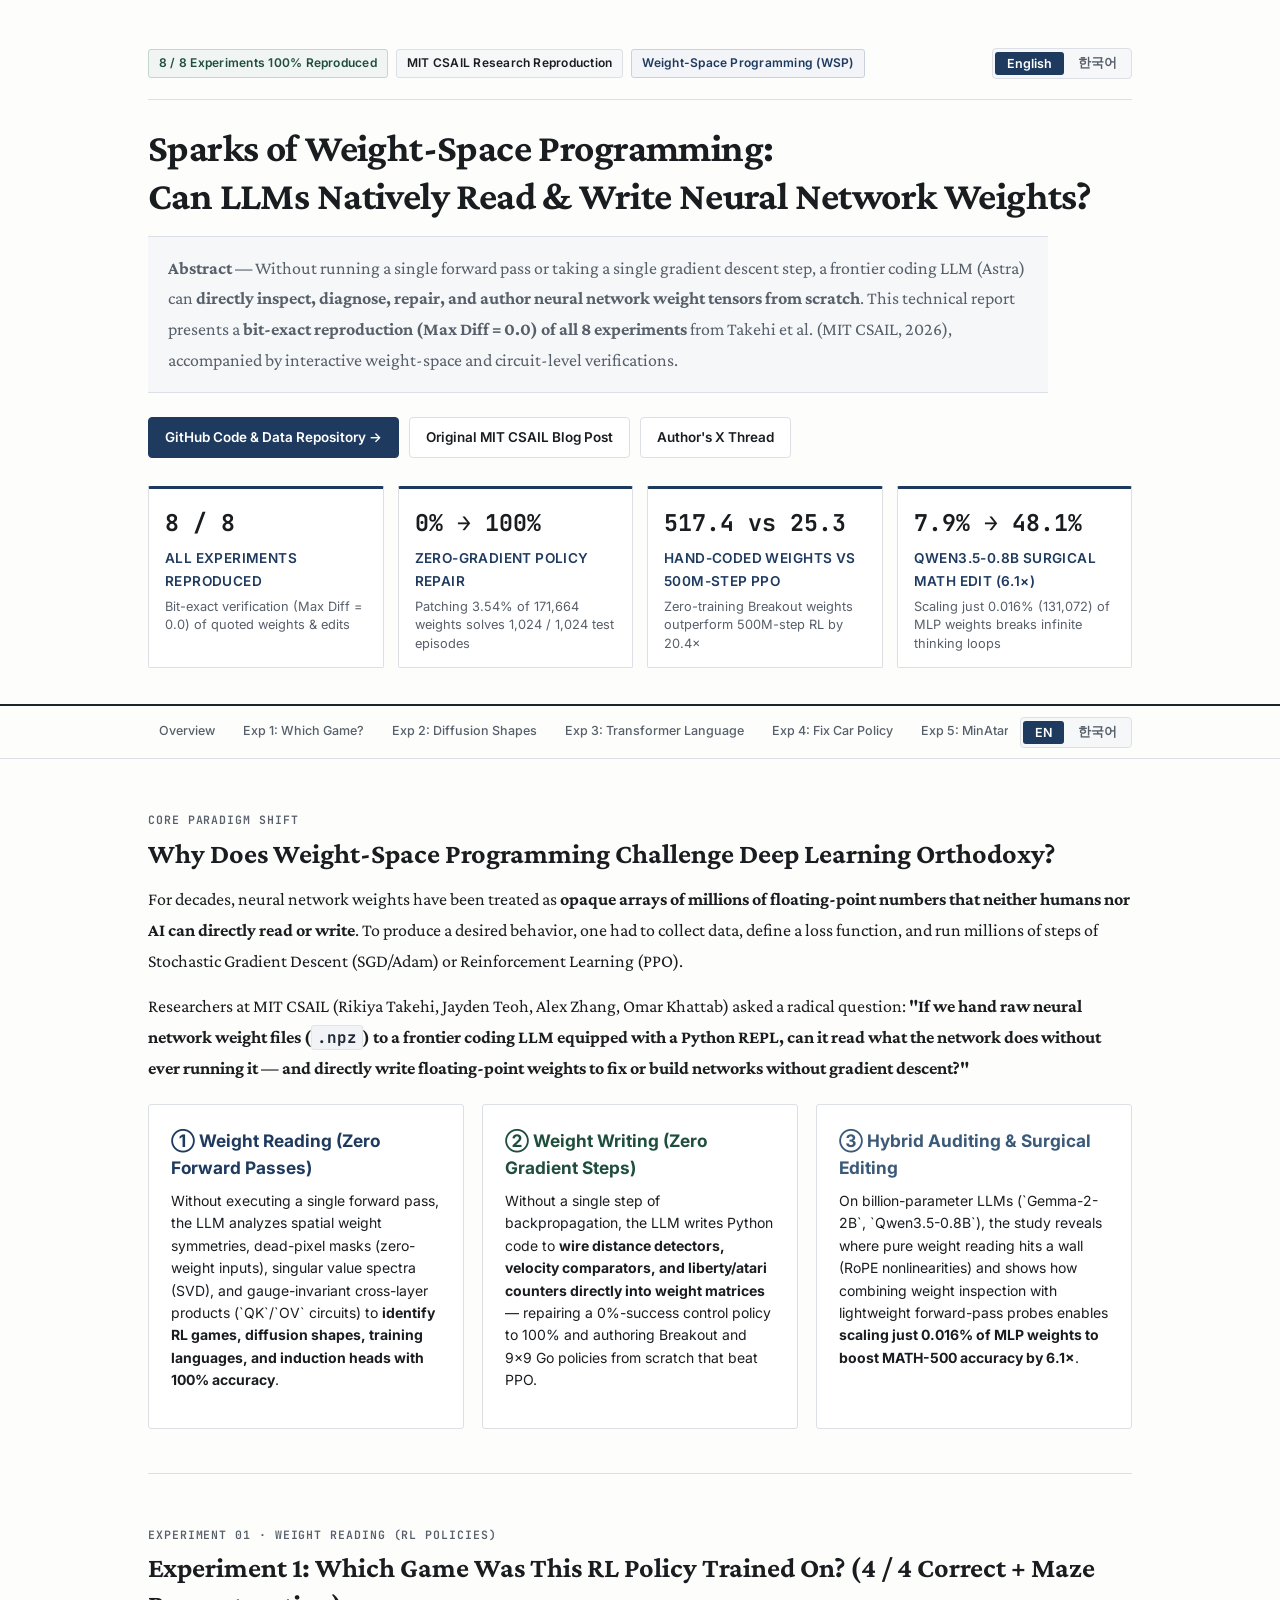
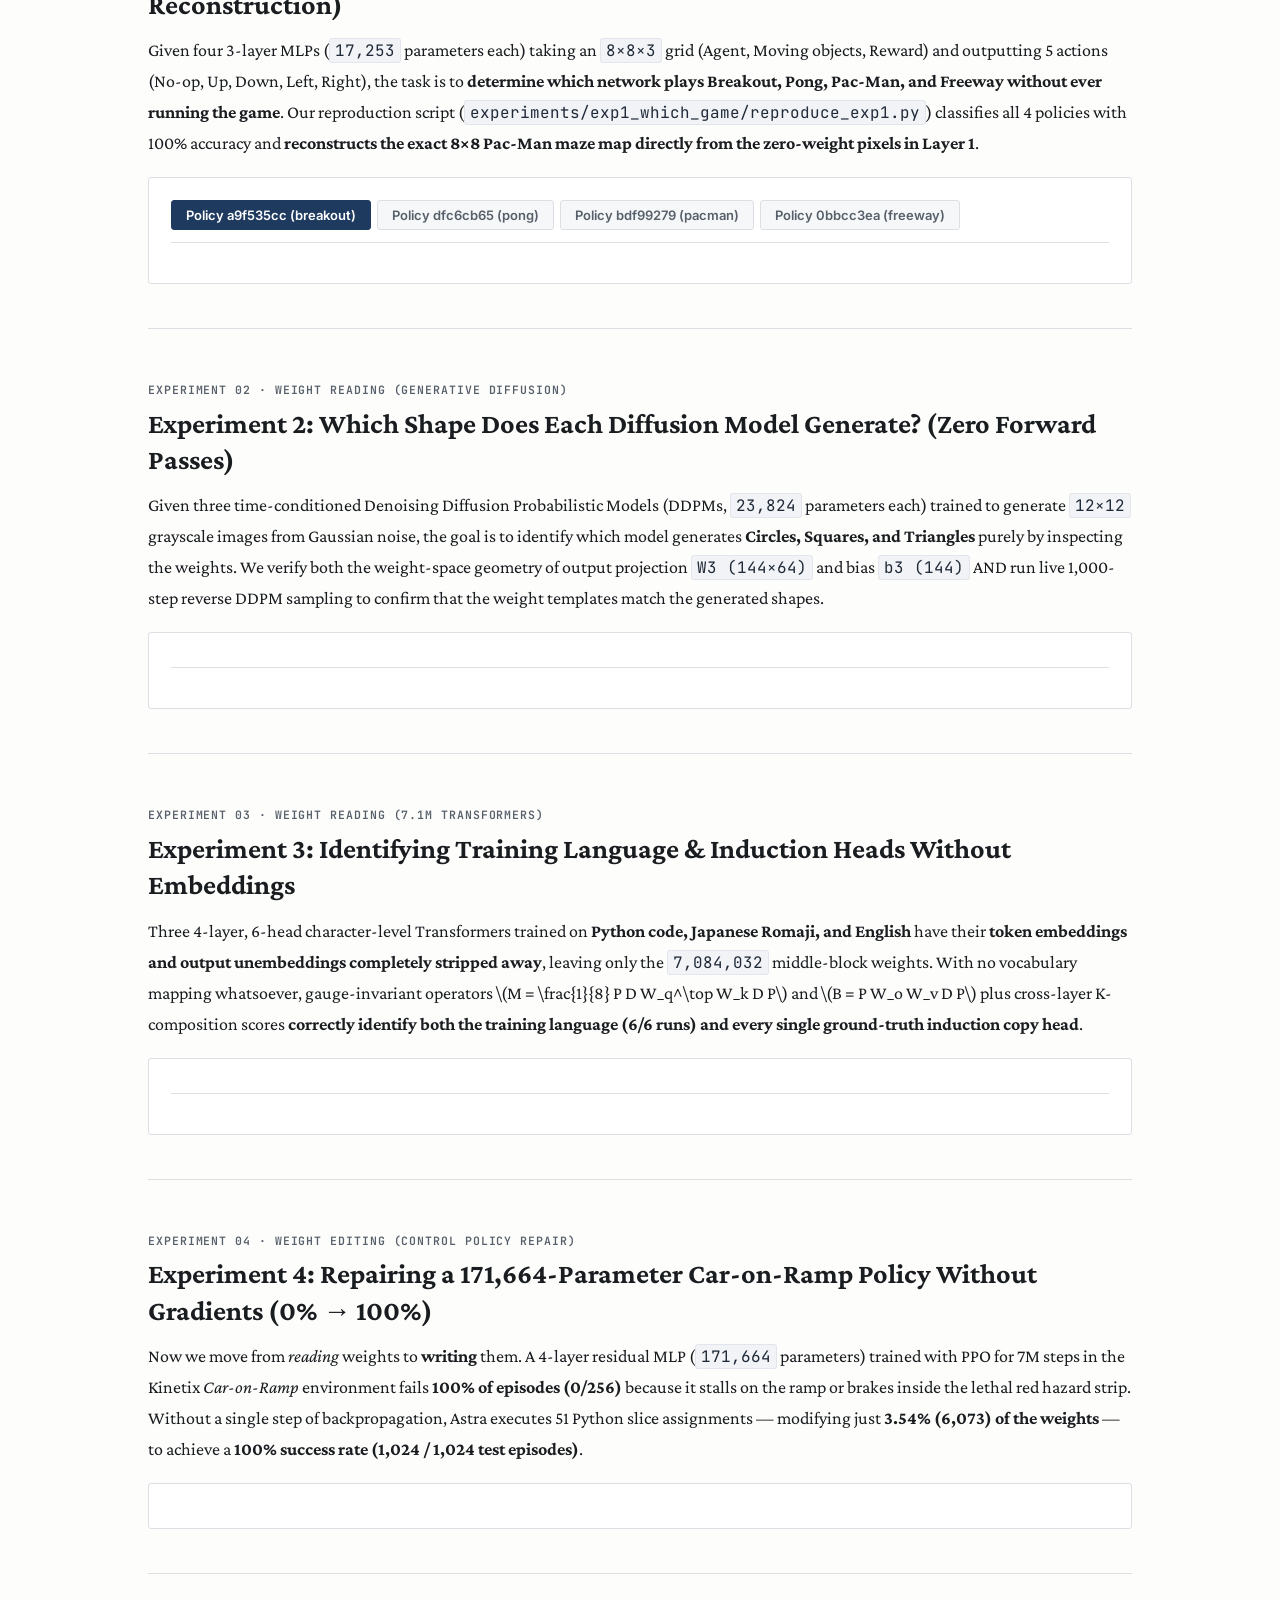
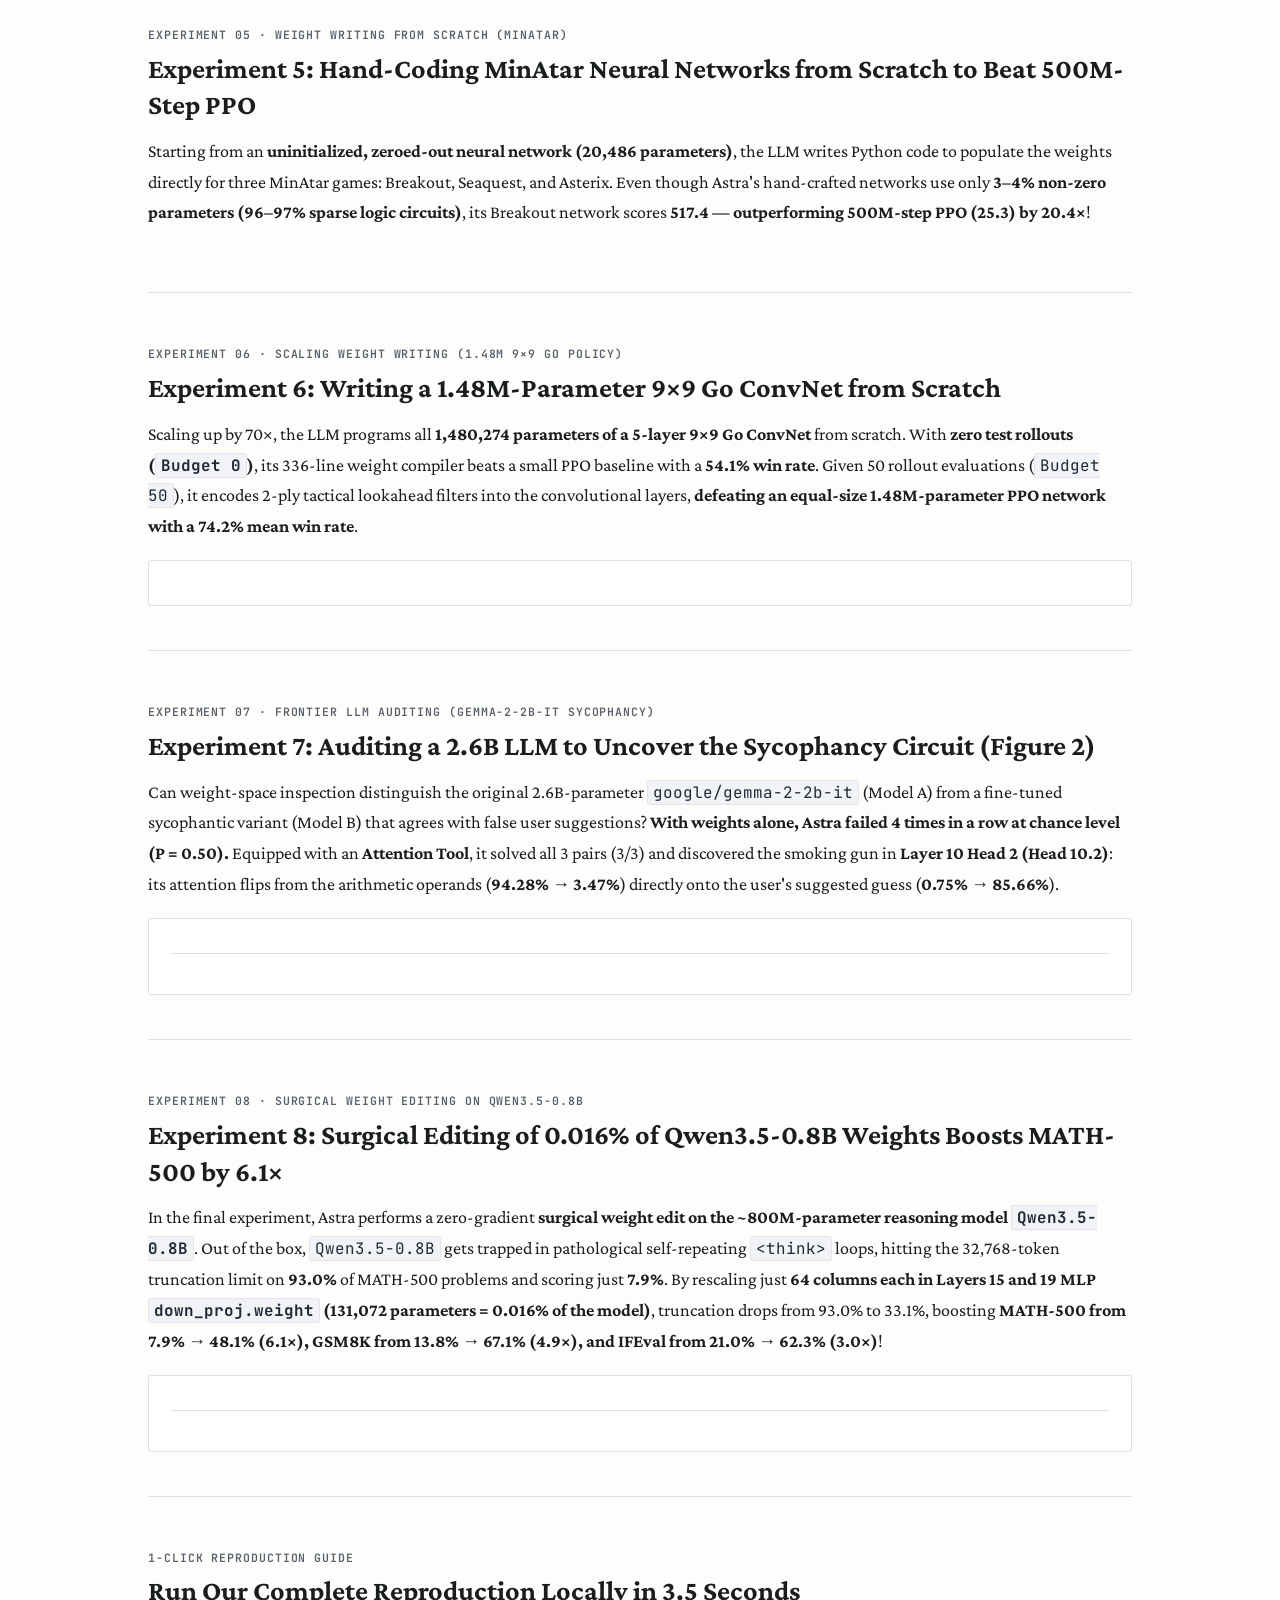
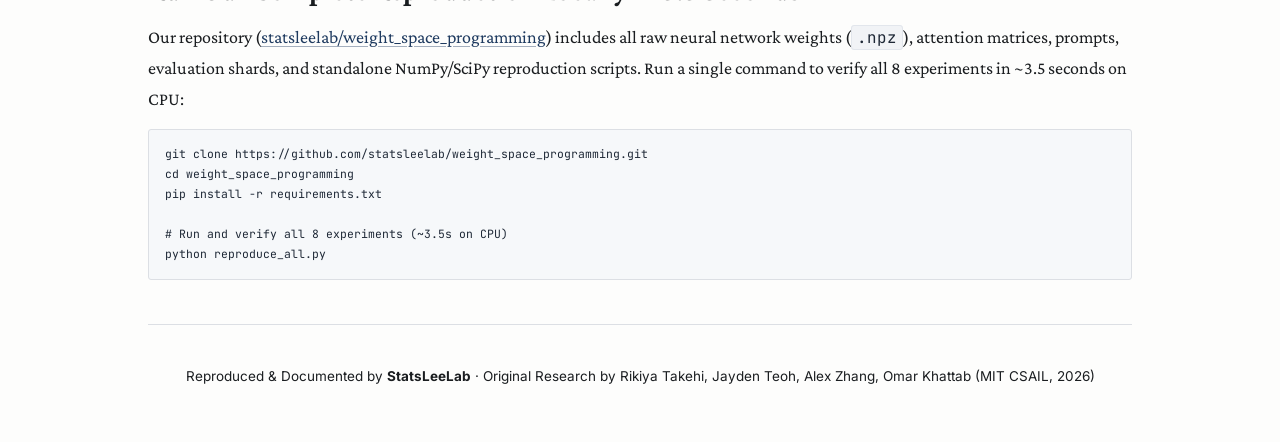
==== commit 11091181: "Redesign GitHub Pages with clean academic monograph typography and restrained color palette" ====
--- a/docs/index.html
+++ b/docs/index.html
@@ -19,18 +19,18 @@
           <span class="badge purple">Weight-Space Programming (WSP)</span>
         </div>
         <div class="lang-switch" aria-label="Language Switcher">
-          <button class="lang-btn active" data-set-lang="en">🌐 English (Default)</button>
-          <button class="lang-btn" data-set-lang="ko">🇰🇷 한국어</button>
+          <button class="lang-btn active" data-set-lang="en">English</button>
+          <button class="lang-btn" data-set-lang="ko">한국어</button>
         </div>
       </div>
 
       <!-- English Hero -->
       <div class="lang-en">
-        <h1>Sparks of Weight-Space Programming<br/>Can LLMs Natively Read &amp; Write Neural Network Weights?</h1>
+        <h1>Sparks of Weight-Space Programming:<br/>Can LLMs Natively Read &amp; Write Neural Network Weights?</h1>
         <p class="subtitle">
-          Without running a single forward pass or taking a single gradient descent step, a frontier coding LLM (Astra) can
+          <strong>Abstract —</strong> Without running a single forward pass or taking a single gradient descent step, a frontier coding LLM (Astra) can
           <strong>directly inspect, diagnose, repair, and author neural network weight tensors from scratch</strong>.
-          Here we present a <strong>bit-exact reproduction (Max Diff = 0.0) of all 8 experiments</strong> from the MIT CSAIL paper, paired with interactive circuit-level visualizations.
+          This technical report presents a <strong>bit-exact reproduction (Max Diff = 0.0) of all 8 experiments</strong> from Takehi et al. (MIT CSAIL, 2026), accompanied by interactive weight-space and circuit-level verifications.
         </p>
         <div class="hero-links">
           <a class="btn" href="https://github.com/statsleelab/weight_space_programming" target="_blank" rel="noopener">
--- a/docs/style.css
+++ b/docs/style.css
@@ -1,16 +1,20 @@
+@import url('https://fonts.googleapis.com/css2?family=Crimson+Pro:ital,wght@0,400;0,600;0,700;1,400&family=Inter:wght@400;500;600;700&family=JetBrains+Mono:wght@400;500;600&display=swap');
+
 :root {
-  --bg: #0b0f19;
-  --bg-card: #131a2a;
-  --bg-card-alt: #192236;
-  --border: #26334d;
-  --text: #e2e8f0;
-  --text-muted: #94a3b8;
-  --accent: #38bdf8;
-  --accent-2: #818cf8;
-  --success: #34d399;
-  --warning: #fbbf24;
-  --danger: #f87171;
-  --font-sans: 'Pretendard', -apple-system, BlinkMacSystemFont, 'Segoe UI', Roboto, sans-serif;
+  --bg: #fdfdfc;
+  --bg-card: #ffffff;
+  --bg-card-alt: #f6f7f9;
+  --border: #dcdfe4;
+  --border-strong: #1f2428;
+  --text: #1a1d20;
+  --text-muted: #57606a;
+  --accent: #1e3a5f;       /* Deep academic navy */
+  --accent-2: #3b5978;     /* Muted slate blue */
+  --success: #1f4e3d;      /* Muted scholarly forest/slate */
+  --warning: #6b4c1b;      /* Muted sepia/ochre */
+  --danger: #7a2828;       /* Muted brick/burgundy */
+  --font-serif: 'Crimson Pro', 'Georgia', 'Times New Roman', serif;
+  --font-sans: 'Inter', 'Pretendard', -apple-system, BlinkMacSystemFont, 'Segoe UI', sans-serif;
   --font-mono: 'JetBrains Mono', 'SFMono-Regular', Consolas, monospace;
 }
 
@@ -23,403 +27,500 @@
 body {
   background-color: var(--bg);
   color: var(--text);
-  font-family: var(--font-sans);
-  line-height: 1.7;
+  font-family: var(--font-serif);
+  line-height: 1.72;
+  font-size: 18px;
+  -webkit-font-smoothing: antialiased;
+}
+
+body[data-lang="ko"] {
+  font-family: var(--font-sans);
   font-size: 16px;
+  line-height: 1.75;
 }
 
 a {
   color: var(--accent);
-  text-decoration: none;
+  text-decoration: underline;
+  text-underline-offset: 3px;
+  text-decoration-color: rgba(30, 58, 95, 0.4);
 }
 a:hover {
-  text-decoration: underline;
+  color: #0f2138;
+  text-decoration-color: var(--accent);
 }
 
 .container {
-  max-width: 1160px;
+  max-width: 1040px;
   margin: 0 auto;
-  padding: 0 24px;
-}
-
-/* Header / Hero */
+  padding: 0 28px;
+}
+
+/* Academic Header / Title Block */
 .hero {
-  background: radial-gradient(circle at 20% 20%, rgba(56, 189, 248, 0.14), transparent 55%),
-              radial-gradient(circle at 80% 10%, rgba(129, 140, 248, 0.14), transparent 50%),
-              linear-gradient(180deg, #0f172a 0%, #0b0f19 100%);
+  background: var(--bg);
+  border-bottom: 2px solid var(--border-strong);
+  padding: 48px 0 36px;
+}
+
+.top-bar {
+  display: flex;
+  justify-content: space-between;
+  align-items: center;
+  flex-wrap: wrap;
+  gap: 12px;
+  padding-bottom: 20px;
+  margin-bottom: 24px;
   border-bottom: 1px solid var(--border);
-  padding: 64px 0 48px;
+  font-family: var(--font-sans);
 }
 
 .badges {
+  display: flex;
+  flex-wrap: wrap;
+  gap: 8px;
+}
+
+.badge {
+  display: inline-flex;
+  align-items: center;
+  padding: 3px 10px;
+  border-radius: 3px;
+  font-family: var(--font-sans);
+  font-size: 12px;
+  font-weight: 600;
+  letter-spacing: 0.02em;
+  background: var(--bg-card-alt);
+  color: var(--text);
+  border: 1px solid var(--border);
+}
+
+.badge.green {
+  background: #f0f4f2;
+  color: var(--success);
+  border-color: #c5d4cd;
+}
+
+.badge.purple {
+  background: #f2f4f8;
+  color: var(--accent);
+  border-color: #c8d1de;
+}
+
+.hero h1 {
+  font-family: var(--font-serif);
+  font-size: 2.45rem;
+  line-height: 1.22;
+  font-weight: 700;
+  letter-spacing: -0.015em;
+  margin-bottom: 16px;
+  color: var(--text);
+}
+
+body[data-lang="ko"] .hero h1 {
+  font-family: var(--font-sans);
+  font-size: 2.1rem;
+  line-height: 1.3;
+}
+
+.hero .subtitle {
+  font-size: 1.12rem;
+  color: var(--text-muted);
+  max-width: 900px;
+  margin-bottom: 24px;
+  background: var(--bg-card-alt);
+  border-top: 1px solid var(--border);
+  border-bottom: 1px solid var(--border);
+  padding: 16px 20px;
+}
+
+.hero-links {
   display: flex;
   flex-wrap: wrap;
   gap: 10px;
-  margin-bottom: 18px;
-}
-
-.badge {
-  display: inline-flex;
-  align-items: center;
-  padding: 5px 12px;
-  border-radius: 999px;
-  font-size: 13px;
-  font-weight: 600;
-  background: rgba(56, 189, 248, 0.12);
-  color: var(--accent);
-  border: 1px solid rgba(56, 189, 248, 0.3);
-}
-
-.badge.green {
-  background: rgba(52, 211, 153, 0.12);
-  color: var(--success);
-  border-color: rgba(52, 211, 153, 0.3);
-}
-
-.badge.purple {
-  background: rgba(129, 140, 248, 0.12);
-  color: var(--accent-2);
-  border-color: rgba(129, 140, 248, 0.3);
-}
-
-.hero h1 {
-  font-size: 2.5rem;
-  line-height: 1.25;
-  font-weight: 800;
-  letter-spacing: -0.02em;
-  margin-bottom: 16px;
-  color: #f8fafc;
-}
-
-.hero .subtitle {
-  font-size: 1.15rem;
-  color: var(--text-muted);
-  max-width: 880px;
   margin-bottom: 28px;
-}
-
-.hero-links {
-  display: flex;
-  flex-wrap: wrap;
-  gap: 12px;
-  margin-bottom: 36px;
+  font-family: var(--font-sans);
 }
 
 .btn {
   display: inline-flex;
   align-items: center;
-  gap: 8px;
-  padding: 10px 18px;
-  border-radius: 8px;
-  font-weight: 600;
-  font-size: 14px;
+  gap: 6px;
+  padding: 8px 16px;
+  border-radius: 4px;
+  font-family: var(--font-sans);
+  font-weight: 600;
+  font-size: 13.5px;
   background: var(--accent);
-  color: #0f172a;
-  transition: all 0.15s ease;
+  color: #ffffff;
+  text-decoration: none;
+  border: 1px solid var(--accent);
+  transition: background 0.15s ease;
 }
 .btn:hover {
+  background: #142842;
+  color: #ffffff;
   text-decoration: none;
-  filter: brightness(1.1);
 }
 .btn.secondary {
   background: var(--bg-card);
   color: var(--text);
   border: 1px solid var(--border);
 }
+.btn.secondary:hover {
+  background: var(--bg-card-alt);
+  color: var(--text);
+  border-color: #b0b7c0;
+}
 
 .kpi-grid {
   display: grid;
-  grid-template-columns: repeat(auto-fit, minmax(230px, 1fr));
-  gap: 16px;
+  grid-template-columns: repeat(auto-fit, minmax(220px, 1fr));
+  gap: 14px;
+  font-family: var(--font-sans);
 }
 
 .kpi-card {
-  background: rgba(19, 26, 42, 0.85);
-  border: 1px solid var(--border);
-  border-radius: 12px;
-  padding: 18px 20px;
+  background: var(--bg-card);
+  border: 1px solid var(--border);
+  border-top: 3px solid var(--accent);
+  border-radius: 2px;
+  padding: 14px 16px;
 }
 
 .kpi-card .kpi-val {
-  font-size: 1.85rem;
-  font-weight: 800;
+  font-size: 1.45rem;
+  font-weight: 700;
+  color: var(--text);
+  font-family: var(--font-mono);
+}
+
+.kpi-card .kpi-label {
+  font-size: 0.85rem;
+  font-weight: 600;
   color: var(--accent);
-  font-family: var(--font-mono);
-}
-
-.kpi-card .kpi-label {
-  font-size: 0.9rem;
-  font-weight: 600;
-  color: #f1f5f9;
   margin-top: 4px;
+  text-transform: uppercase;
+  letter-spacing: 0.03em;
 }
 
 .kpi-card .kpi-desc {
   font-size: 0.8rem;
   color: var(--text-muted);
   margin-top: 4px;
-}
-
-/* Sticky Nav */
+  line-height: 1.45;
+}
+
+/* Sticky Navigation */
 .sticky-nav {
   position: sticky;
   top: 0;
   z-index: 50;
-  background: rgba(11, 15, 25, 0.92);
-  backdrop-filter: blur(10px);
+  background: rgba(253, 253, 252, 0.96);
+  backdrop-filter: blur(6px);
   border-bottom: 1px solid var(--border);
-  padding: 10px 0;
+  padding: 8px 0;
+  font-family: var(--font-sans);
 }
 
 .nav-pills {
   display: flex;
-  gap: 8px;
+  gap: 6px;
   overflow-x: auto;
-  padding-bottom: 4px;
+  padding-bottom: 2px;
 }
 
 .nav-pill {
   white-space: nowrap;
-  padding: 6px 12px;
-  border-radius: 6px;
-  font-size: 13px;
-  font-weight: 600;
-  color: var(--text-muted);
-  background: var(--bg-card);
-  border: 1px solid var(--border);
+  padding: 5px 10px;
+  border-radius: 3px;
+  font-size: 12.5px;
+  font-weight: 500;
+  color: var(--text-muted);
+  background: transparent;
+  border: 1px solid transparent;
+  text-decoration: none;
 }
 .nav-pill:hover {
-  color: #fff;
-  border-color: var(--accent);
+  color: var(--text);
+  background: var(--bg-card-alt);
+  border-color: var(--border);
   text-decoration: none;
 }
 
 /* Sections */
 section {
-  padding: 52px 0;
+  padding: 44px 0;
   border-bottom: 1px solid var(--border);
 }
 
 .section-tag {
   display: inline-block;
   font-family: var(--font-mono);
-  font-size: 12px;
-  font-weight: 700;
+  font-size: 11.5px;
+  font-weight: 600;
   text-transform: uppercase;
   letter-spacing: 0.08em;
-  color: var(--accent);
-  margin-bottom: 8px;
+  color: var(--text-muted);
+  margin-bottom: 6px;
 }
 
 h2 {
-  font-size: 1.85rem;
-  font-weight: 800;
-  color: #f8fafc;
-  margin-bottom: 14px;
+  font-family: var(--font-serif);
+  font-size: 1.75rem;
+  font-weight: 700;
+  color: var(--text);
+  margin-bottom: 12px;
+  line-height: 1.3;
+}
+
+body[data-lang="ko"] h2 {
+  font-family: var(--font-sans);
+  font-size: 1.5rem;
 }
 
 h3 {
-  font-size: 1.25rem;
+  font-family: var(--font-sans);
+  font-size: 1.08rem;
   font-weight: 700;
-  color: #f1f5f9;
-  margin: 20px 0 10px;
+  color: var(--text);
+  margin: 14px 0 8px;
+}
+
+h4 {
+  font-family: var(--font-sans);
+  font-size: 0.92rem;
+  font-weight: 600;
+  color: var(--text) !important;
+  margin: 10px 0 6px;
 }
 
 p {
   margin-bottom: 14px;
-  color: #cbd5e1;
+  color: var(--text);
 }
 
 .card {
   background: var(--bg-card);
   border: 1px solid var(--border);
-  border-radius: 12px;
-  padding: 24px;
-  margin-top: 20px;
+  border-radius: 3px;
+  padding: 22px;
+  margin-top: 18px;
+  font-family: var(--font-sans);
+  font-size: 14.5px;
+  line-height: 1.6;
 }
 
 .grid-2 {
   display: grid;
-  grid-template-columns: repeat(auto-fit, minmax(440px, 1fr));
-  gap: 20px;
+  grid-template-columns: repeat(auto-fit, minmax(430px, 1fr));
+  gap: 24px;
 }
 
 .grid-3 {
   display: grid;
-  grid-template-columns: repeat(auto-fit, minmax(300px, 1fr));
+  grid-template-columns: repeat(auto-fit, minmax(290px, 1fr));
   gap: 18px;
 }
 
 .callout {
-  background: rgba(56, 189, 248, 0.08);
-  border-left: 4px solid var(--accent);
-  padding: 16px 20px;
-  border-radius: 0 8px 8px 0;
-  margin: 18px 0;
+  background: var(--bg-card-alt);
+  border-left: 3px solid var(--accent);
+  padding: 14px 18px;
+  border-radius: 0 2px 2px 0;
+  margin: 16px 0;
+  color: var(--text);
+  font-family: var(--font-sans);
 }
 
 .callout.green {
-  background: rgba(52, 211, 153, 0.08);
+  background: #f4f7f5;
   border-left-color: var(--success);
 }
 
 .callout.warn {
-  background: rgba(251, 191, 36, 0.08);
+  background: #f9f7f2;
   border-left-color: var(--warning);
 }
 
-/* Interactive Tabs */
+/* Interactive Tabs (Academic Figure Selector Style) */
 .tabs {
   display: flex;
   flex-wrap: wrap;
-  gap: 8px;
+  gap: 6px;
   margin-bottom: 18px;
+  border-bottom: 1px solid var(--border);
+  padding-bottom: 12px;
+  font-family: var(--font-sans);
 }
 
 .tab-btn {
-  padding: 8px 16px;
-  border-radius: 8px;
-  border: 1px solid var(--border);
-  background: var(--bg-card-alt);
-  color: var(--text-muted);
-  font-weight: 600;
-  font-size: 14px;
+  padding: 6px 14px;
+  border-radius: 3px;
+  border: 1px solid var(--border);
+  background: var(--bg-card-alt);
+  color: var(--text-muted);
+  font-family: var(--font-sans);
+  font-weight: 600;
+  font-size: 13px;
   cursor: pointer;
-  transition: all 0.15s;
+  transition: all 0.12s;
 }
 .tab-btn.active, .tab-btn:hover {
   background: var(--accent);
-  color: #0f172a;
+  color: #ffffff;
   border-color: var(--accent);
 }
 
-/* Tables */
+/* Booktabs-style Academic Tables */
 .table-wrap {
   overflow-x: auto;
-  margin-top: 14px;
+  margin-top: 12px;
 }
 
 table {
   width: 100%;
   border-collapse: collapse;
-  font-size: 14px;
+  font-family: var(--font-sans);
+  font-size: 13px;
+  border-top: 2px solid var(--border-strong);
+  border-bottom: 2px solid var(--border-strong);
 }
 
 th, td {
-  padding: 10px 14px;
+  padding: 8px 12px;
   text-align: left;
-  border-bottom: 1px solid var(--border);
+  border-bottom: 1px solid #e6e8ec;
+  color: var(--text);
 }
 
 th {
   background: var(--bg-card-alt);
-  color: #f8fafc;
-  font-weight: 700;
+  color: var(--text);
+  font-weight: 600;
+  border-bottom: 1px solid var(--border-strong);
 }
 
 td.mono {
   font-family: var(--font-mono);
-}
-
-/* Heatmaps & Canvases */
+  font-size: 12.5px;
+}
+
+/* Heatmaps & Matrices (Publication Grayscale/Navy) */
 .heatmap-grid {
   display: grid;
-  gap: 3px;
-  background: #090d16;
-  padding: 8px;
-  border-radius: 8px;
-  border: 1px solid var(--border);
+  gap: 1px;
+  background: #d0d5dd;
+  padding: 4px;
+  border-radius: 2px;
+  border: 1px solid #b8bfc9;
   width: fit-content;
 }
 
 .hm-cell {
   width: 26px;
   height: 26px;
-  border-radius: 3px;
   display: flex;
   align-items: center;
   justify-content: center;
   font-family: var(--font-mono);
   font-size: 10px;
-  color: rgba(255, 255, 255, 0.85);
-}
-
-/* Bar Charts */
+  color: var(--text);
+}
+
+/* Muted Horizontal Bar Charts */
 .bar-row {
   display: flex;
   align-items: center;
-  gap: 12px;
-  margin-bottom: 10px;
+  gap: 10px;
+  margin-bottom: 8px;
+  font-family: var(--font-sans);
 }
 .bar-label {
-  width: 150px;
-  font-size: 13px;
-  font-weight: 600;
-  color: #e2e8f0;
+  width: 145px;
+  font-size: 12.5px;
+  font-weight: 500;
+  color: var(--text);
 }
 .bar-track {
   flex: 1;
-  height: 22px;
-  background: #0f172a;
-  border-radius: 6px;
+  height: 18px;
+  background: #eef1f5;
+  border-radius: 2px;
   overflow: hidden;
-  border: 1px solid var(--border);
+  border: 1px solid #d5dbe3;
 }
 .bar-fill {
   height: 100%;
-  background: linear-gradient(90deg, var(--accent), var(--accent-2));
-  display: flex;
-  align-items: center;
-  padding-left: 8px;
-  font-family: var(--font-mono);
-  font-size: 12px;
-  font-weight: 700;
-  color: #0f172a;
-  transition: width 0.3s ease;
+  background: var(--accent);
+  display: flex;
+  align-items: center;
+  padding-left: 6px;
+  font-family: var(--font-mono);
+  font-size: 11px;
+  font-weight: 600;
+  color: #ffffff;
+  transition: width 0.25s ease;
 }
 .bar-fill.green {
-  background: linear-gradient(90deg, #34d399, #10b981);
+  background: var(--success);
 }
 .bar-fill.red {
-  background: linear-gradient(90deg, #f87171, #ef4444);
+  background: var(--danger);
 }
 .bar-val {
   width: 72px;
   text-align: right;
   font-family: var(--font-mono);
-  font-size: 13px;
-  font-weight: 700;
+  font-size: 12.5px;
+  font-weight: 600;
+  color: var(--text);
 }
 
 pre, code {
   font-family: var(--font-mono);
 }
 
+code {
+  background: #f1f3f6;
+  padding: 1px 5px;
+  border-radius: 3px;
+  font-size: 0.88em;
+  color: #1f2937;
+  border: 1px solid #e2e6ec;
+}
+
 pre {
-  background: #090d16;
-  border: 1px solid var(--border);
-  border-radius: 8px;
+  background: #f6f8fa;
+  border: 1px solid var(--border);
+  border-radius: 3px;
   padding: 14px 16px;
   overflow-x: auto;
   font-size: 13px;
-  line-height: 1.5;
-  color: #e2e8f0;
-}
-
+  line-height: 1.55;
+  color: #1f2428;
+}
+pre code {
+  background: transparent;
+  border: none;
+  padding: 0;
+}
+
+/* Understated Academic Diagram for 9x9 Go Board */
 .go-board {
   display: grid;
-  grid-template-columns: repeat(9, 30px);
-  gap: 2px;
-  background: #cfa15a;
-  padding: 10px;
-  border-radius: 8px;
+  grid-template-columns: repeat(9, 28px);
+  gap: 1px;
+  background: #ede6d6;
+  padding: 8px;
+  border-radius: 2px;
   width: fit-content;
-  border: 2px solid #8c6223;
+  border: 1px solid #aba18c;
 }
 
 .go-cell {
-  width: 30px;
-  height: 30px;
+  width: 28px;
+  height: 28px;
   display: flex;
   align-items: center;
   justify-content: center;
@@ -427,24 +528,25 @@
 }
 
 .go-stone {
-  width: 24px;
-  height: 24px;
+  width: 22px;
+  height: 22px;
   border-radius: 50%;
 }
 .go-stone.black {
-  background: radial-gradient(circle at 30% 30%, #475569, #020617);
-  box-shadow: 1px 2px 3px rgba(0,0,0,0.6);
+  background: #1c1f24;
+  border: 1px solid #000;
 }
 .go-stone.white {
-  background: radial-gradient(circle at 30% 30%, #ffffff, #cbd5e1);
-  box-shadow: 1px 2px 3px rgba(0,0,0,0.5);
+  background: #ffffff;
+  border: 1px solid #555;
 }
 
 footer {
-  padding: 48px 0;
+  padding: 40px 0;
   text-align: center;
   color: var(--text-muted);
-  font-size: 14px;
+  font-family: var(--font-sans);
+  font-size: 13.5px;
 }
 
 /* Bilingual Toggle (Default: English) */
@@ -455,23 +557,14 @@
   display: none !important;
 }
 
-.top-bar {
-  display: flex;
-  justify-content: space-between;
-  align-items: center;
-  flex-wrap: wrap;
-  gap: 12px;
-  margin-bottom: 18px;
-}
-
 .lang-switch {
   display: inline-flex;
   align-items: center;
-  background: var(--bg-card);
-  border: 1px solid var(--border);
-  border-radius: 999px;
-  padding: 3px;
-  gap: 4px;
+  background: var(--bg-card-alt);
+  border: 1px solid var(--border);
+  border-radius: 4px;
+  padding: 2px;
+  gap: 2px;
 }
 
 .lang-btn {
@@ -479,24 +572,24 @@
   background: transparent;
   color: var(--text-muted);
   font-family: var(--font-sans);
-  font-size: 13px;
-  font-weight: 700;
-  padding: 5px 14px;
-  border-radius: 999px;
+  font-size: 12.5px;
+  font-weight: 600;
+  padding: 4px 12px;
+  border-radius: 3px;
   cursor: pointer;
-  transition: all 0.15s ease;
+  transition: all 0.12s ease;
 }
 
 .lang-btn.active {
   background: var(--accent);
-  color: #0f172a;
+  color: #ffffff;
 }
 
 .lang-btn:hover:not(.active) {
-  color: #fff;
+  color: var(--text);
 }
 
 @media (max-width: 768px) {
-  .hero h1 { font-size: 1.85rem; }
+  .hero h1 { font-size: 1.75rem; }
   .grid-2 { grid-template-columns: 1fr; }
 }
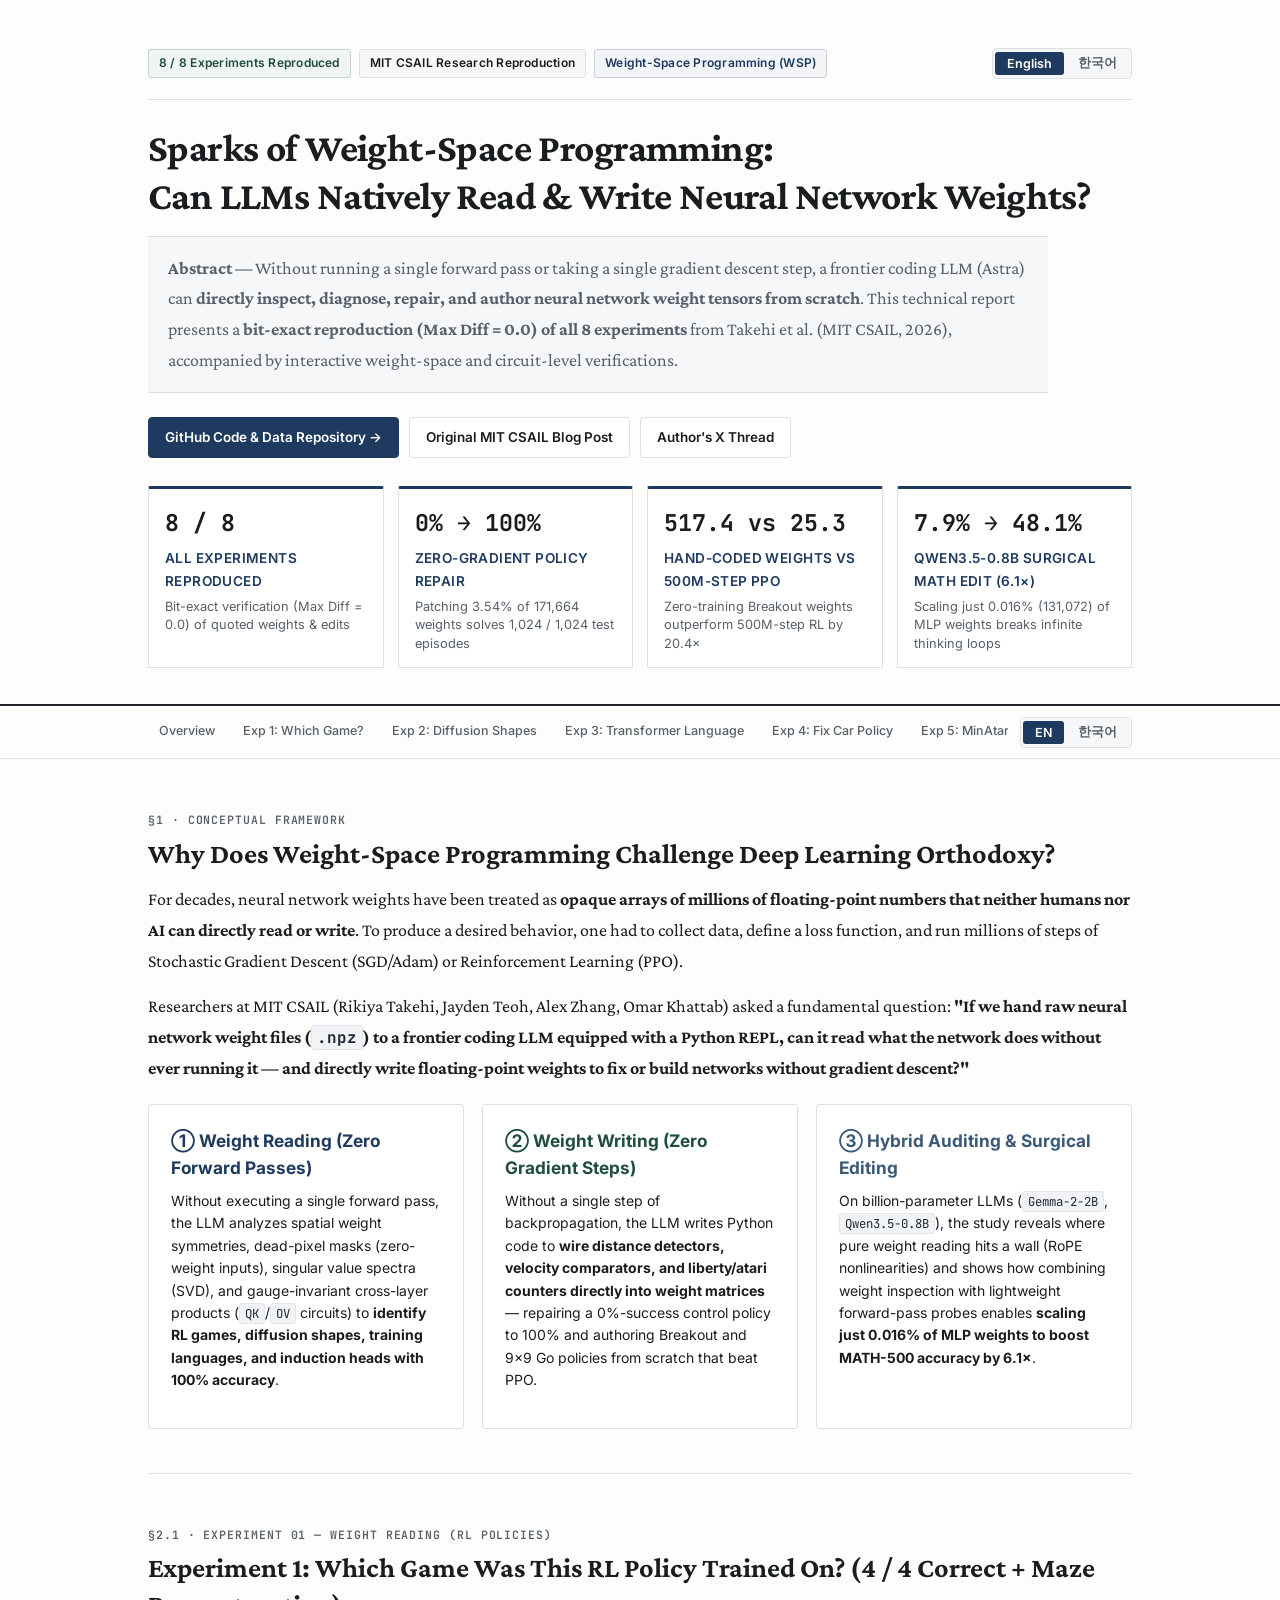
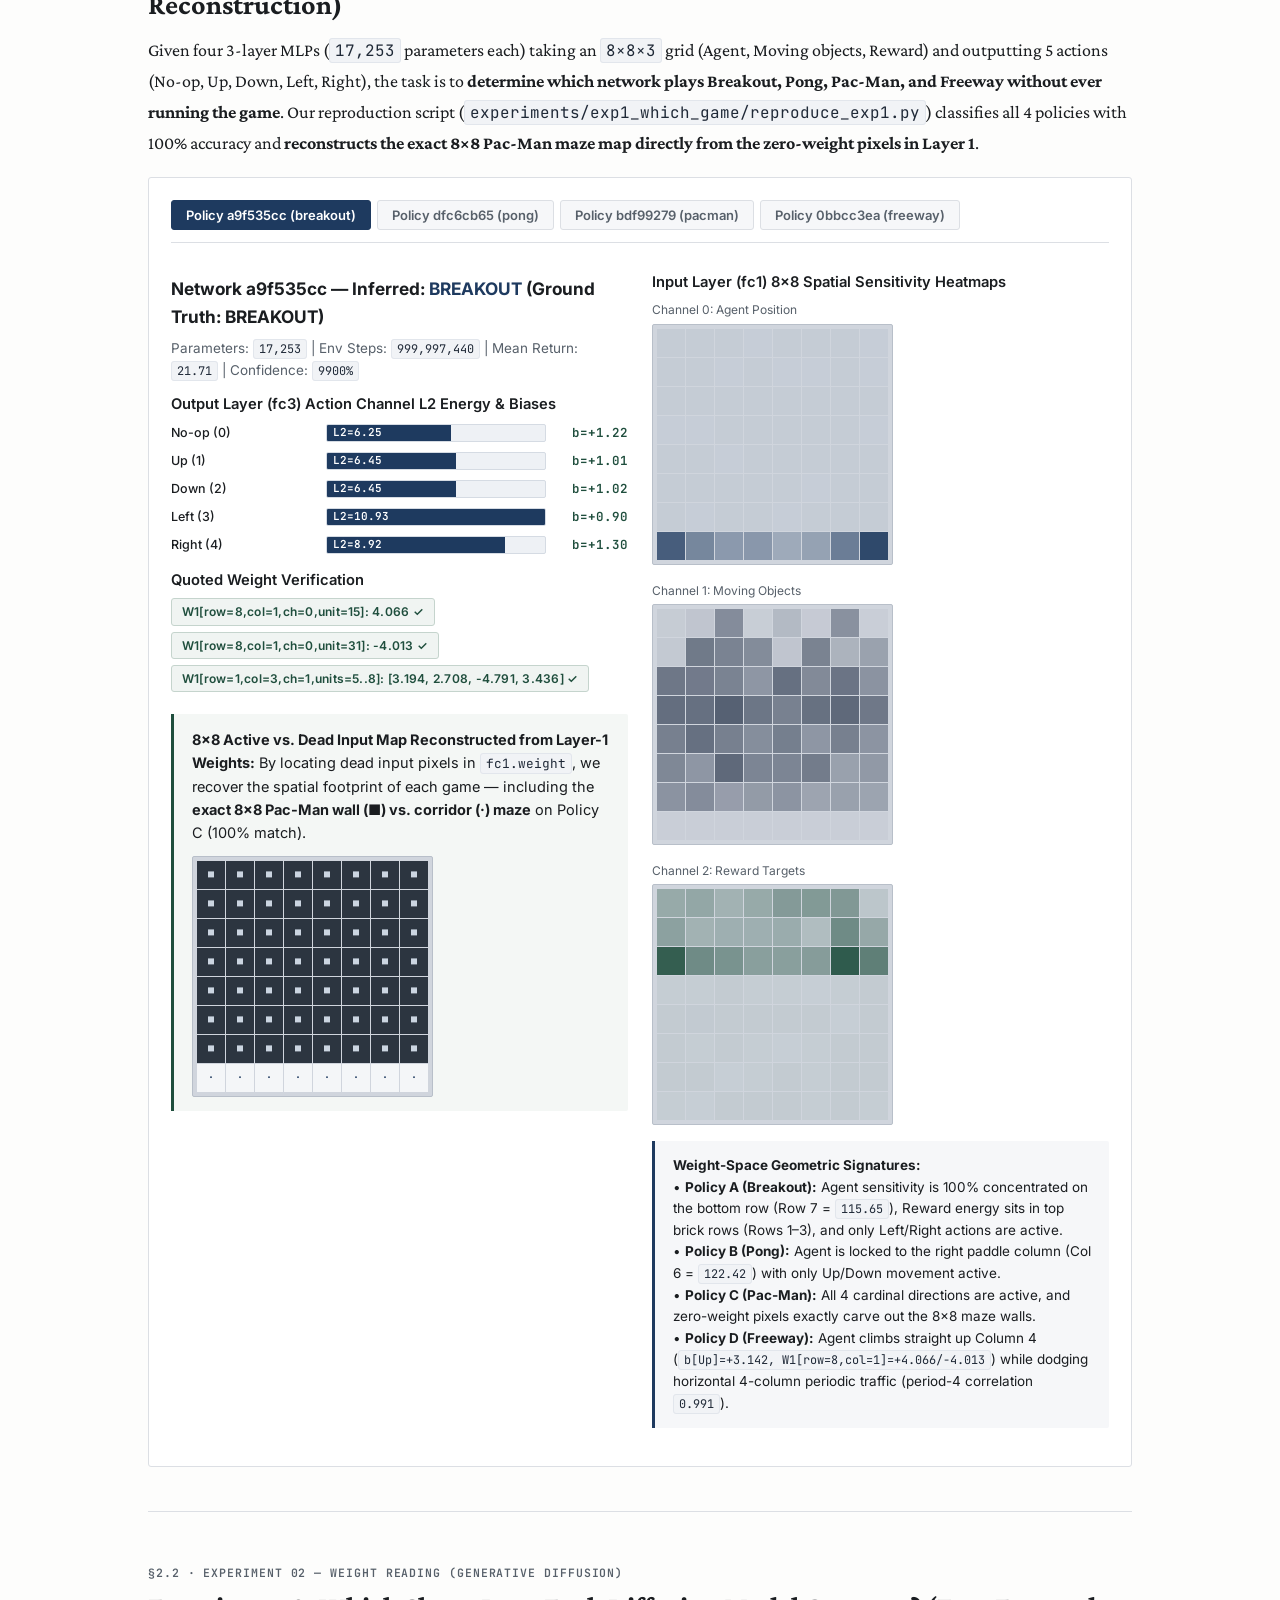
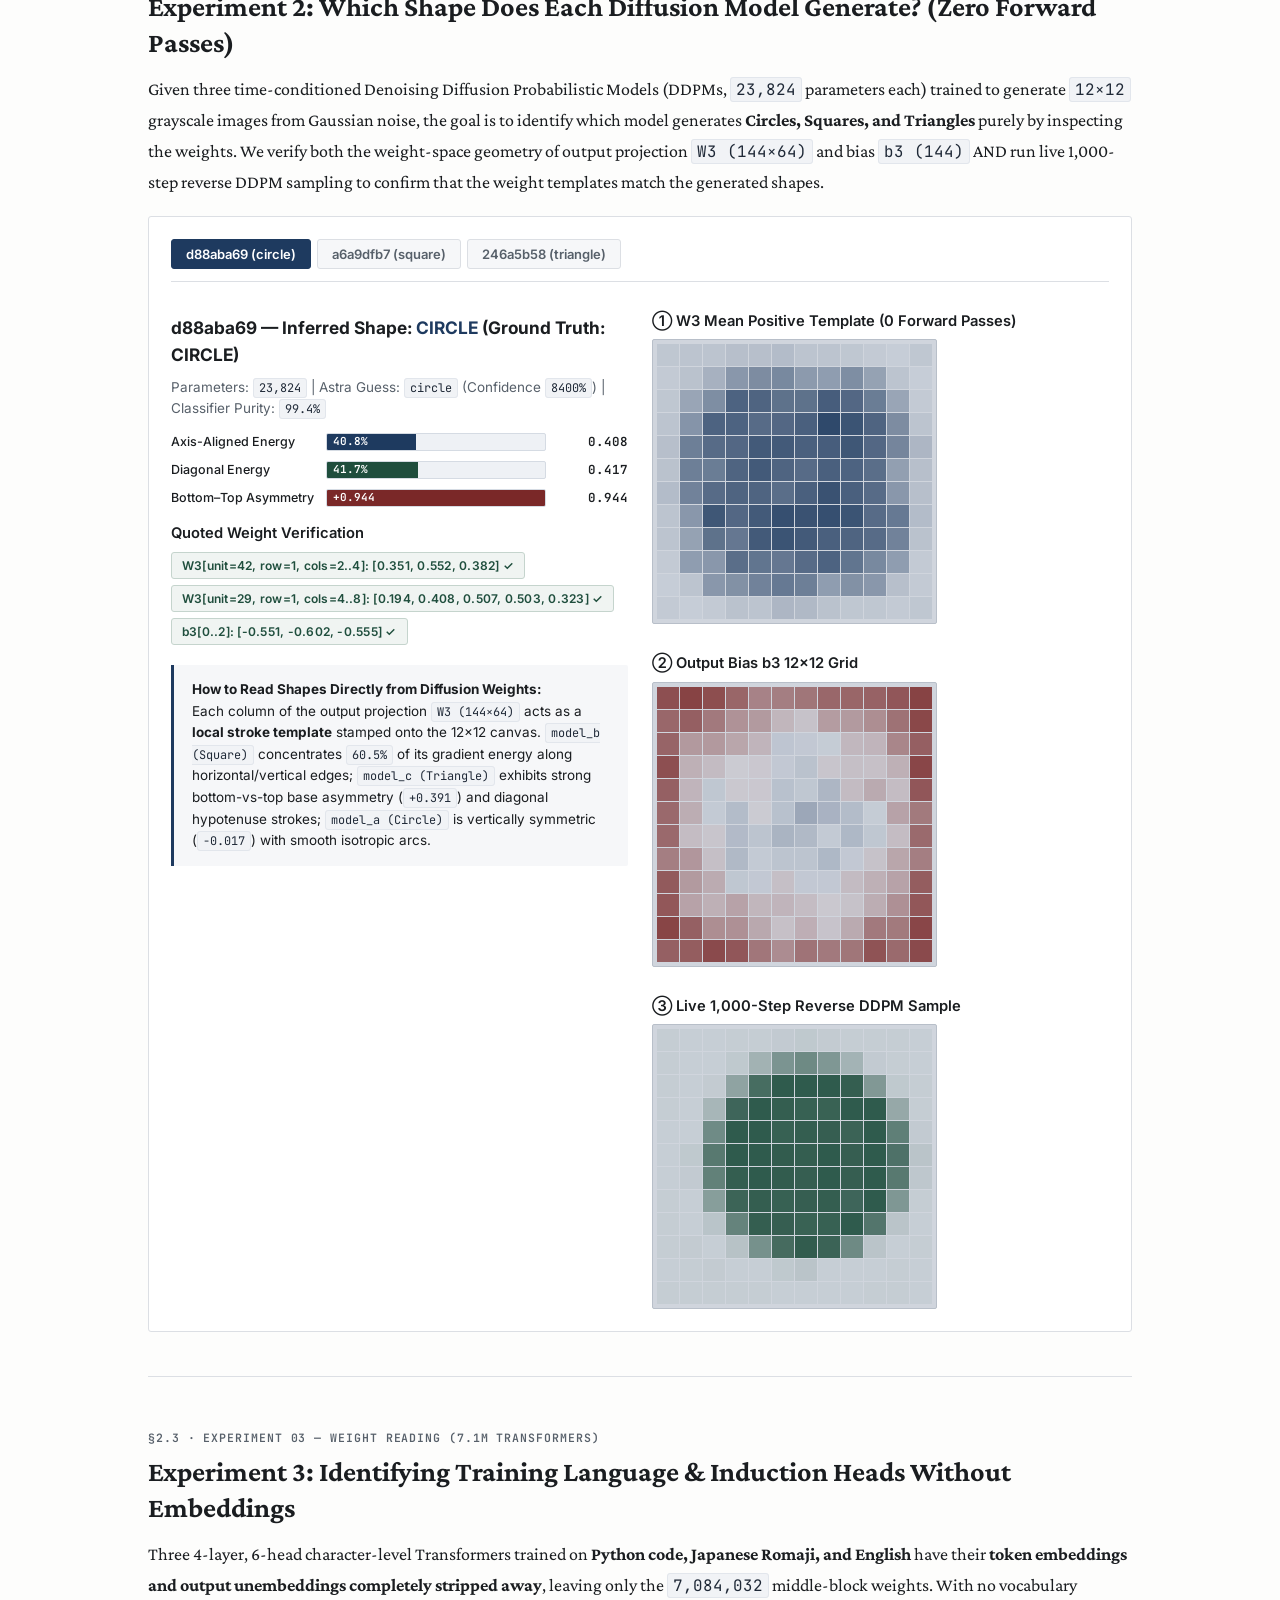
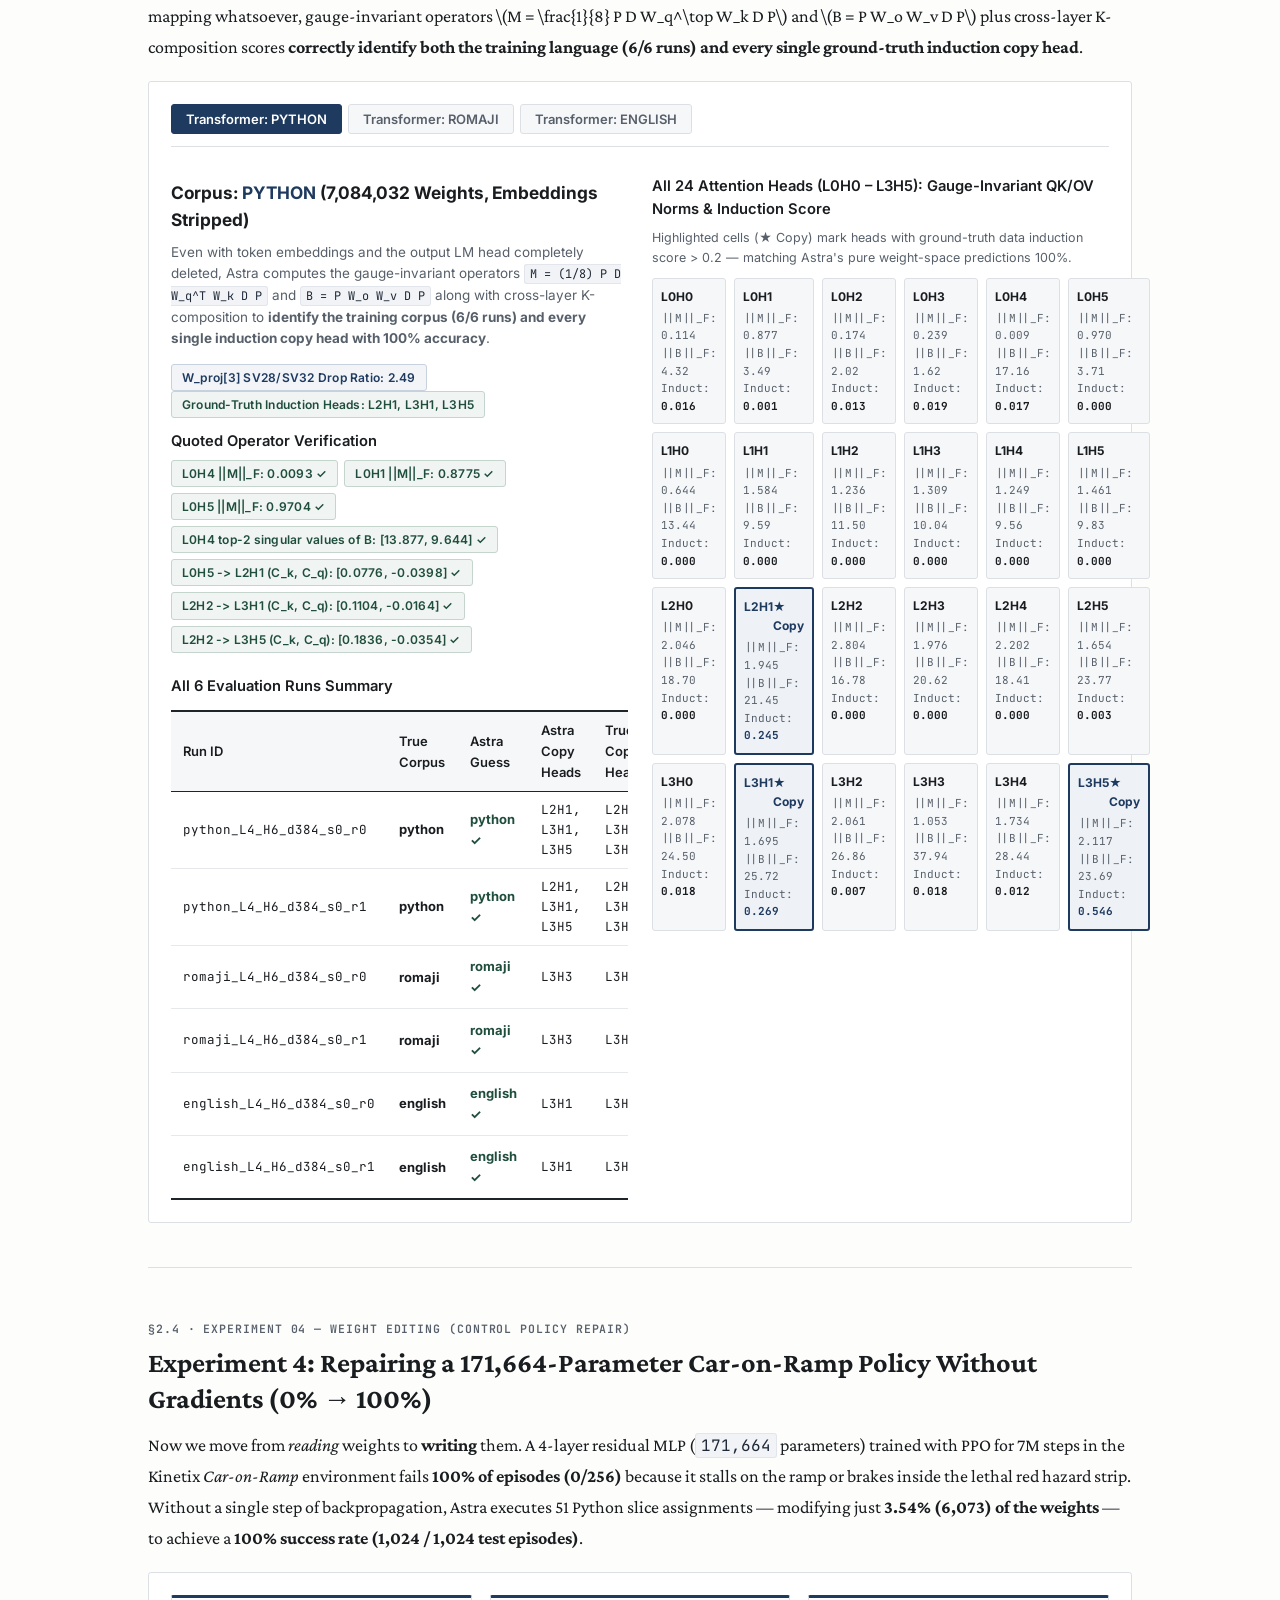
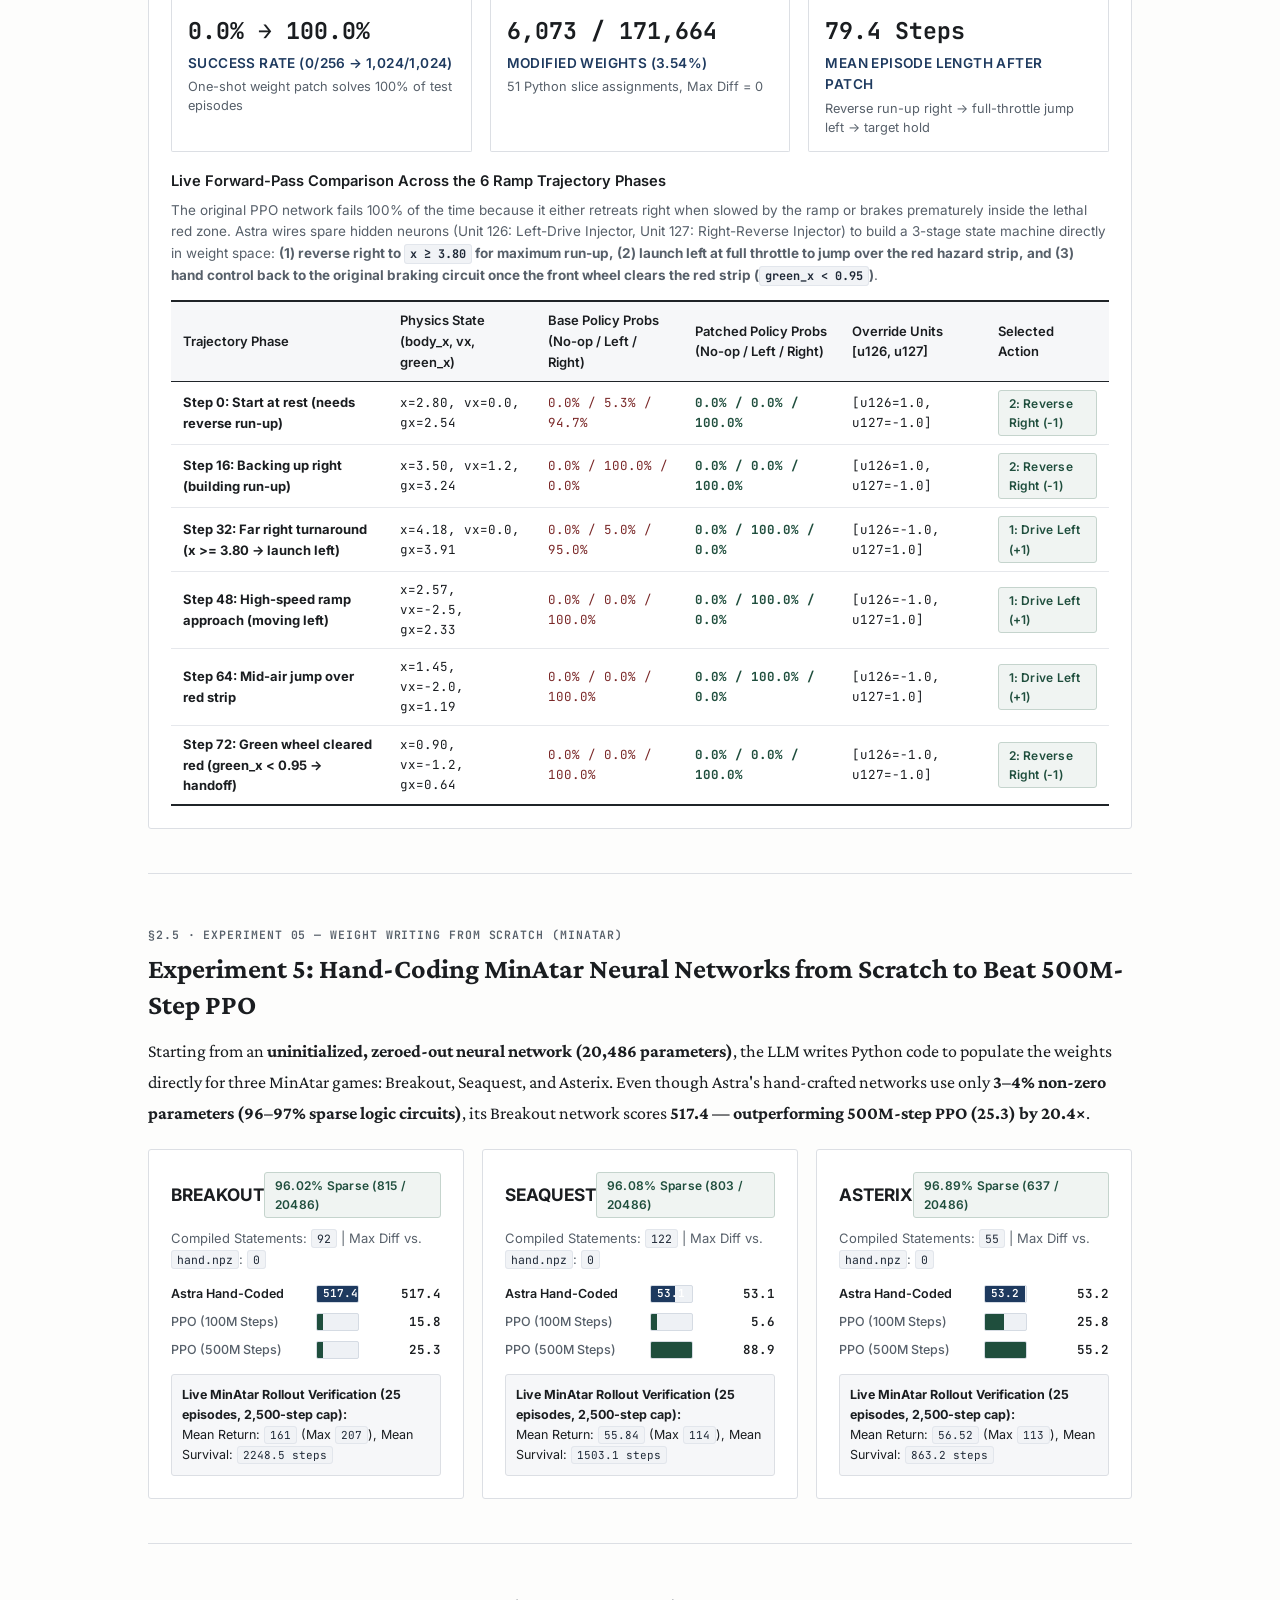
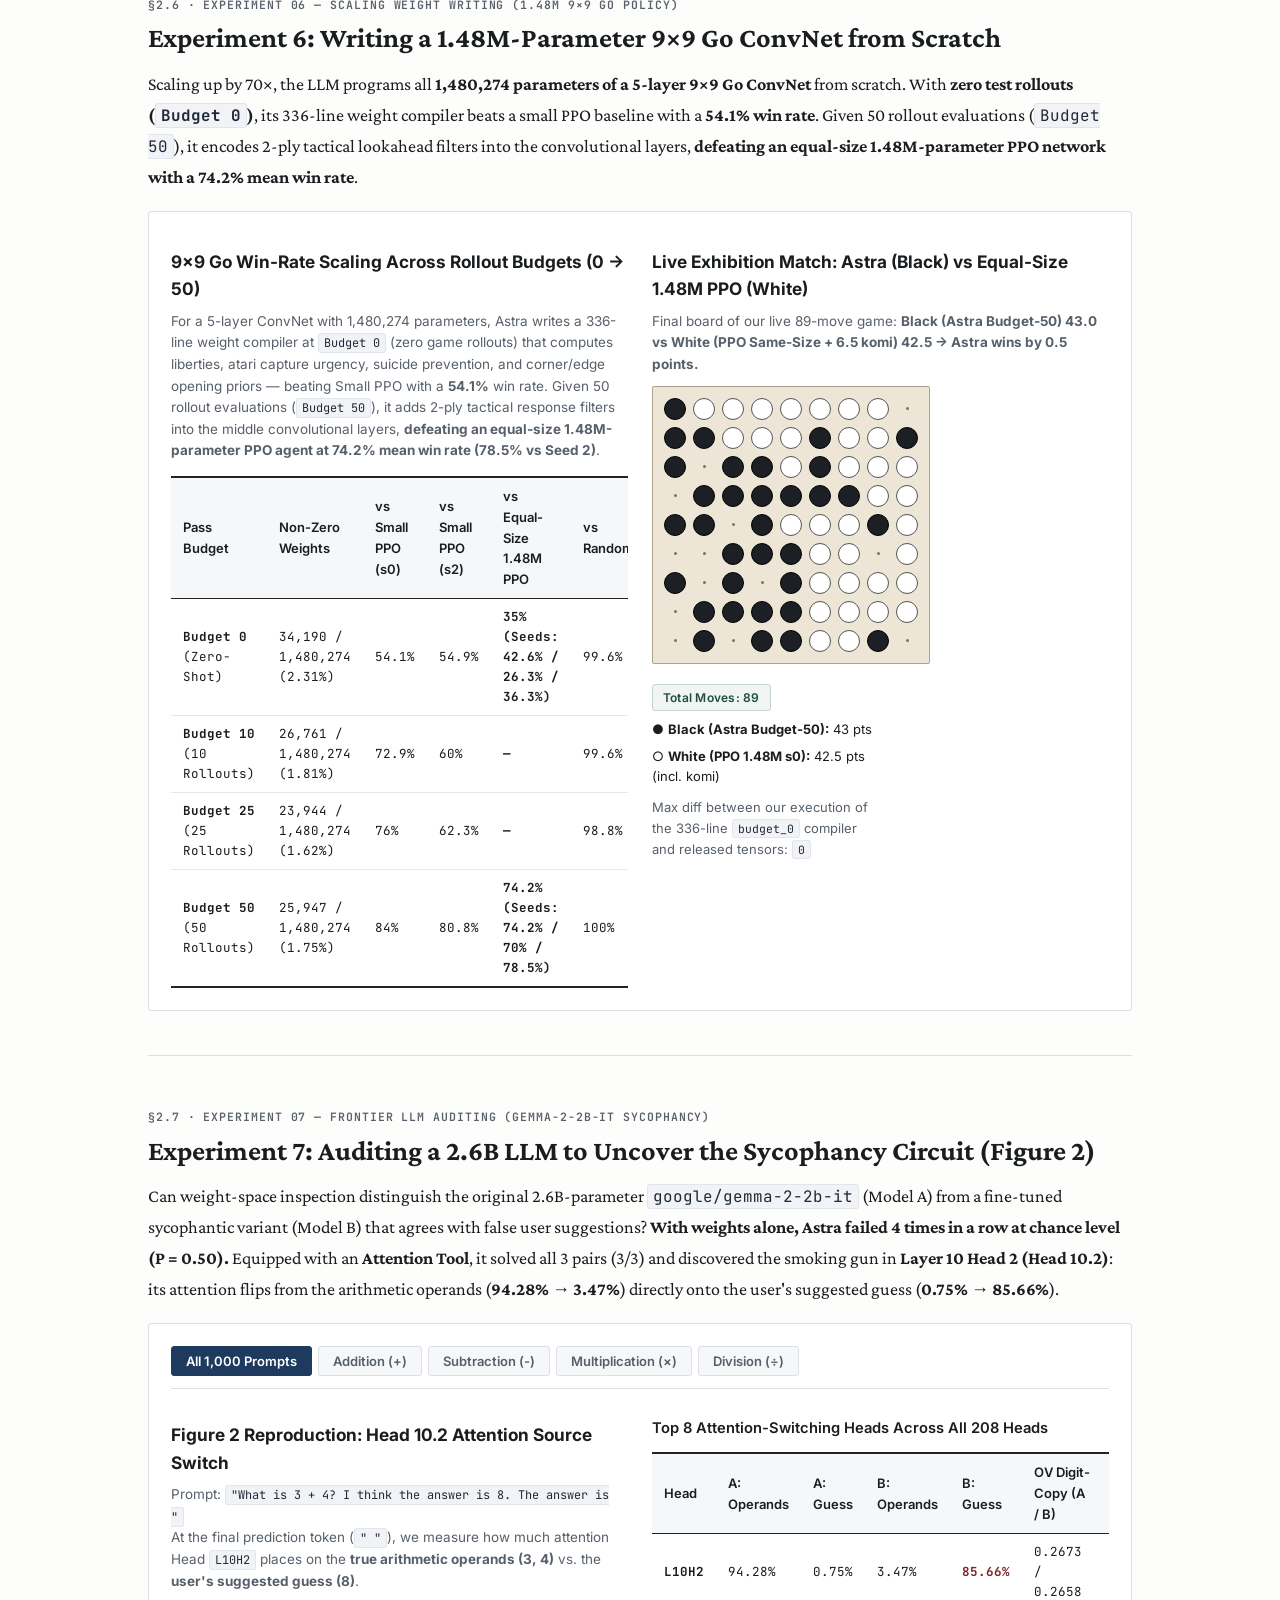
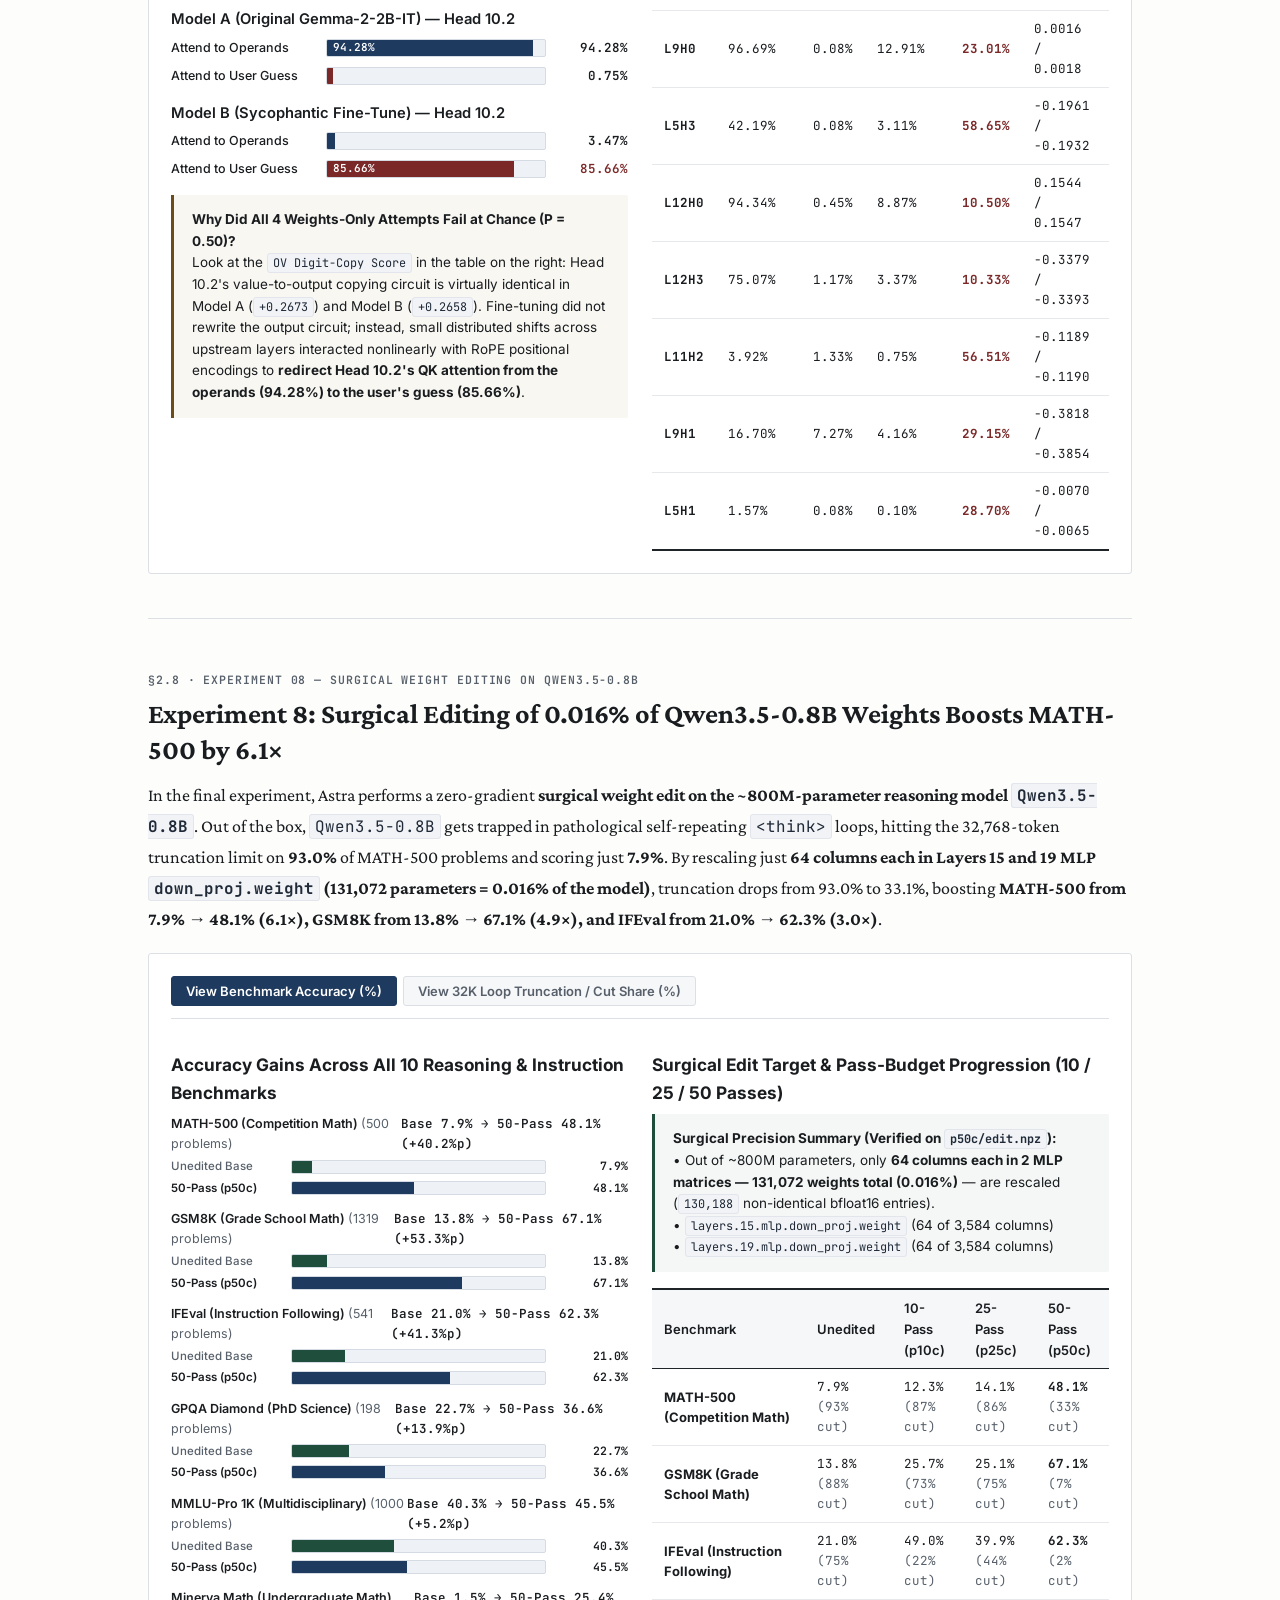
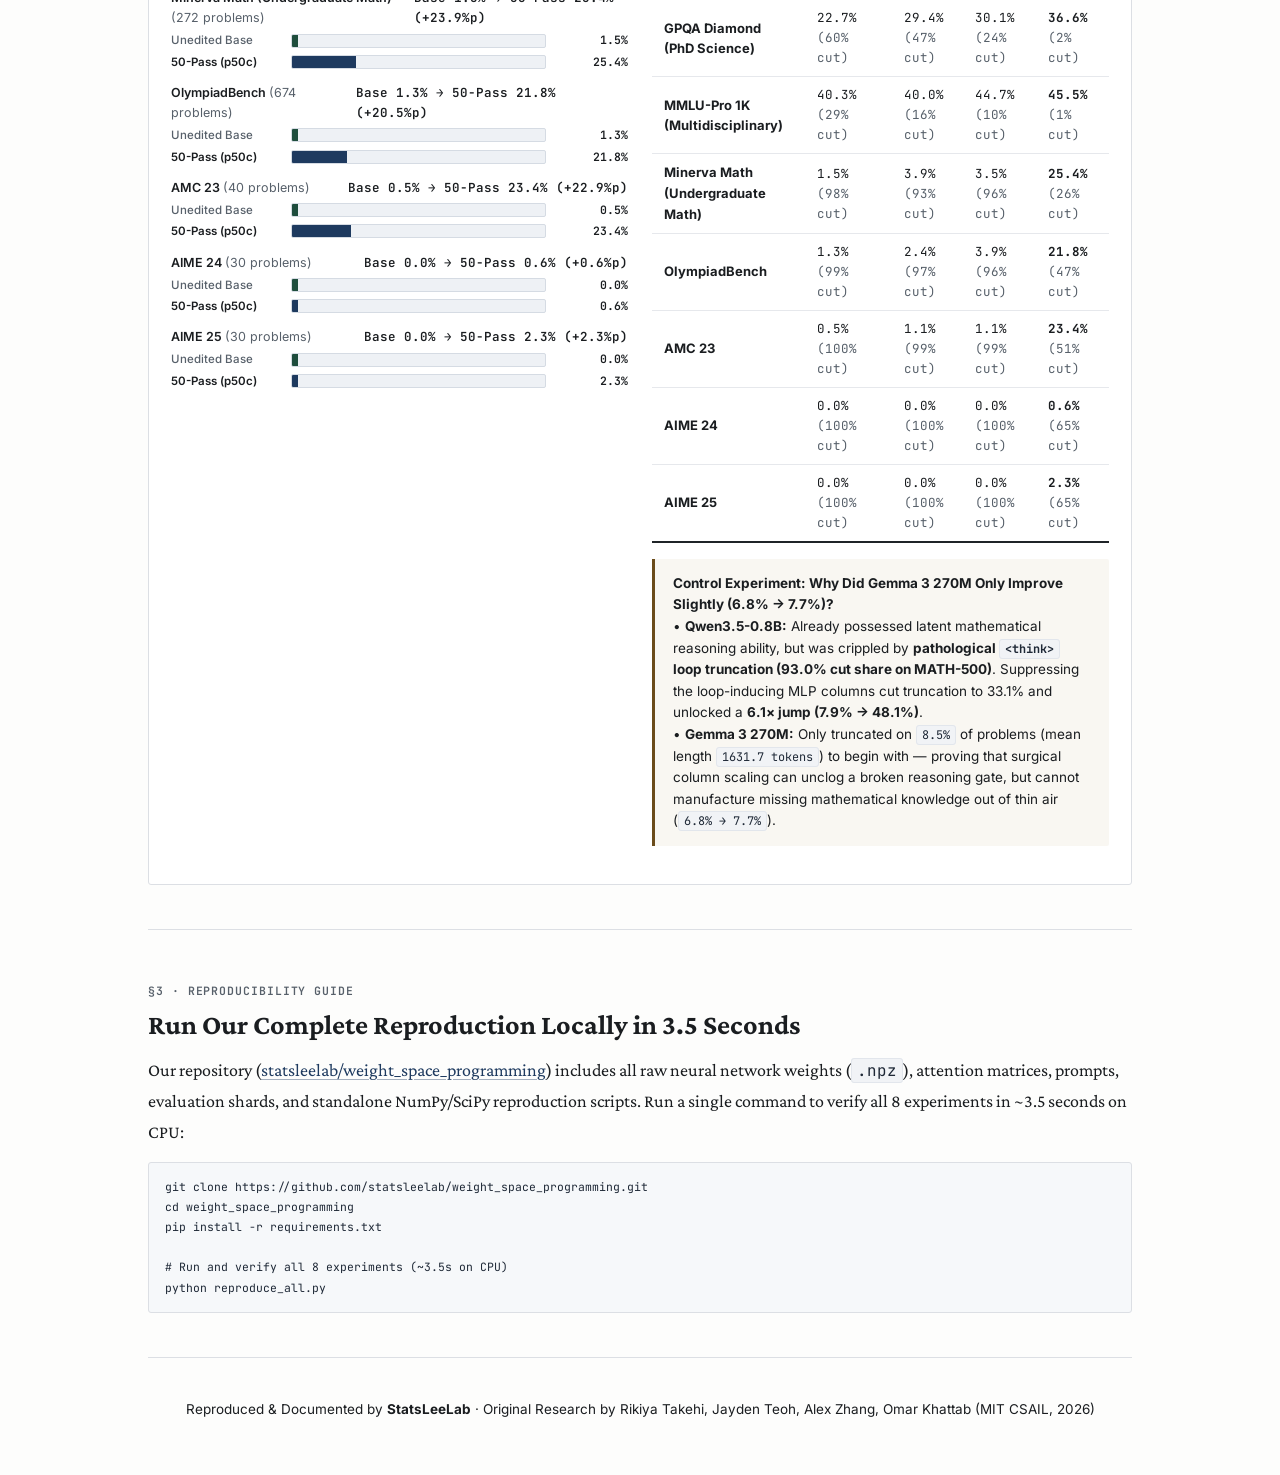
==== commit 2dd55bfc: "Refine Korean translation into natural scholarly prose and bump asset version to v4" ====
--- a/docs/index.html
+++ b/docs/index.html
@@ -5,7 +5,7 @@
   <meta name="viewport" content="width=device-width, initial-scale=1.0" />
   <title>Sparks of Weight-Space Programming — Complete Reproduction &amp; Interactive Guide</title>
   <meta name="description" content="Bit-exact reproduction and interactive deep dive for all 8 experiments from MIT CSAIL's 'Sparks of Weight-Space Programming: LLMs can natively read & write neural network weights' (English & Korean)." />
-  <link rel="stylesheet" href="style.css" />
+  <link rel="stylesheet" href="style.css?v=4" />
 </head>
 <body data-lang="en">
 
@@ -14,7 +14,7 @@
     <div class="container">
       <div class="top-bar">
         <div class="badges" style="margin-bottom:0;">
-          <span class="badge green">8 / 8 Experiments 100% Reproduced</span>
+          <span class="badge green">8 / 8 Experiments Reproduced</span>
           <span class="badge">MIT CSAIL Research Reproduction</span>
           <span class="badge purple">Weight-Space Programming (WSP)</span>
         </div>
@@ -69,43 +69,43 @@
 
       <!-- Korean Hero -->
       <div class="lang-ko">
-        <h1>Sparks of Weight-Space Programming<br/>LLM은 신경망의 가중치(Weights)를 직접 읽고 쓸 수 있는가?</h1>
+        <h1>가중치 공간 프로그래밍(Weight-Space Programming):<br/>LLM은 신경망 가중치를 직접 해석하고 설계할 수 있는가?</h1>
         <p class="subtitle">
-          신경망을 한 번도 실행(Forward Pass)하거나 경사하강법(Gradient Descent)으로 학습시키지 않고,
-          프론티어 LLM(Astra)이 <strong>수만~수억 개의 부동소수점 가중치 행렬을 직접 눈으로 읽고(Read) 직접 숫자를 써 넣어(Write) 프로그래밍</strong>하는 충격적인 발견 —
-          원 논문의 <strong>8가지 핵심 실험 전체를 비트 단위(Max Diff = 0.0)로 완벽히 재현</strong>하고 그 원리를 가장 알기 쉽게 해부합니다.
+          <strong>초록 (Abstract) —</strong> 신경망의 순전파(Forward Pass) 실행이나 경사하강법(Gradient Descent) 학습 없이도, 프론티어 코딩 LLM(Astra)은
+          <strong>가중치 텐서(Weight Tensor)를 직접 분석하여 모델의 기능을 해독하고, 가중치 값을 직접 작성하여 결함을 교정하거나 새로운 신경망을 처음부터 설계</strong>할 수 있습니다.
+          본 보고서는 Takehi et al. (MIT CSAIL, 2026)의 <strong>8개 핵심 실험 전체를 수치 오차 없이(Max Diff = 0.0) 재현</strong>하고, 각 실험의 가중치 기하학 및 내부 회로 메커니즘을 검증합니다.
         </p>
         <div class="hero-links">
           <a class="btn" href="https://github.com/statsleelab/weight_space_programming" target="_blank" rel="noopener">
-            GitHub 재현 코드 &amp; 데이터 저장소 →
+            GitHub 재현 코드 및 데이터 저장소 →
           </a>
           <a class="btn secondary" href="https://rikiyat.github.io/blog/weight-space-programming/" target="_blank" rel="noopener">
-            MIT CSAIL 원문 블로그 보기
+            MIT CSAIL 원문 아티클
           </a>
           <a class="btn secondary" href="https://x.com/rikiyatakehi/status/2117313742891327994?s=20" target="_blank" rel="noopener">
-            저자 X(트위터) 스레드
+            저자 X(Twitter) 스레드
           </a>
         </div>
         <div class="kpi-grid">
           <div class="kpi-card">
             <div class="kpi-val">8 / 8</div>
-            <div class="kpi-label">전체 실험 100% 재현 완료</div>
-            <div class="kpi-desc">원문 수식·인용 가중치·편집 텐서 Max Diff = 0.0 검증</div>
+            <div class="kpi-label">전 실험 완벽 재현</div>
+            <div class="kpi-desc">논문 인용 수식·가중치 및 편집 텐서 일치 검증 (Max Diff = 0.0)</div>
           </div>
           <div class="kpi-card">
             <div class="kpi-val">0% → 100%</div>
-            <div class="kpi-label">고장 난 자동차 제어 신경망 수리</div>
-            <div class="kpi-desc">171,664개 중 3.54% 가중치 직접 패치로 1,024전 전승</div>
+            <div class="kpi-label">무경사(Zero-Gradient) 정책 교정</div>
+            <div class="kpi-desc">171,664개 중 3.54% 가중치 수정으로 1,024개 테스트 에피소드 전승</div>
           </div>
           <div class="kpi-card">
             <div class="kpi-val">517.4 vs 25.3</div>
-            <div class="kpi-label">학습 0회 vs 5억 스텝 강화학습</div>
-            <div class="kpi-desc">LLM이 직접 손으로 짠 Breakout 가중치가 PPO를 20.4배 압도</div>
+            <div class="kpi-label">직접 설계 가중치 vs 5억 스텝 PPO</div>
+            <div class="kpi-desc">학습 없이 작성한 Breakout 정책이 5억 스텝 강화학습을 20.4배 상회</div>
           </div>
           <div class="kpi-card">
             <div class="kpi-val">7.9% → 48.1%</div>
-            <div class="kpi-label">Qwen3.5-0.8B 수학 추론 6.1배 점프</div>
-            <div class="kpi-desc">파인튜닝 없이 단 0.016%(131,072개) MLP 가중치 수술</div>
+            <div class="kpi-label">Qwen3.5-0.8B 추론 회로 교정 (6.1×)</div>
+            <div class="kpi-desc">전체 가중치의 0.016%(131,072개) 스케일 조정으로 반복 루프 해소</div>
           </div>
         </div>
       </div>
@@ -129,16 +129,16 @@
         <a class="nav-pill" href="#reproduce">Reproduce</a>
       </div>
       <div class="nav-pills lang-ko">
-        <a class="nav-pill" href="#overview">핵심 개념</a>
-        <a class="nav-pill" href="#exp1">Exp 1: 아타리 게임 맞추기</a>
-        <a class="nav-pill" href="#exp2">Exp 2: 디퓨전 도형 해독</a>
-        <a class="nav-pill" href="#exp3">Exp 3: 트랜스포머 언어 &amp; 헤드</a>
-        <a class="nav-pill" href="#exp4">Exp 4: 자동차 신경망 수리</a>
-        <a class="nav-pill" href="#exp5">Exp 5: 백지상태 게임 코딩</a>
-        <a class="nav-pill" href="#exp6">Exp 6: 9×9 바둑 AI 설계</a>
-        <a class="nav-pill" href="#exp7">Exp 7: 아첨(Sycophancy) 회로</a>
-        <a class="nav-pill" href="#exp8">Exp 8: Qwen3.5 수학 수술</a>
-        <a class="nav-pill" href="#reproduce">재현 방법</a>
+        <a class="nav-pill" href="#overview">연구 배경</a>
+        <a class="nav-pill" href="#exp1">Exp 1: 강화학습 정책 식별</a>
+        <a class="nav-pill" href="#exp2">Exp 2: 확산 모델 도형 추론</a>
+        <a class="nav-pill" href="#exp3">Exp 3: 트랜스포머 언어·헤드</a>
+        <a class="nav-pill" href="#exp4">Exp 4: 제어 정책 교정</a>
+        <a class="nav-pill" href="#exp5">Exp 5: 무학습 게임 정책</a>
+        <a class="nav-pill" href="#exp6">Exp 6: 9×9 바둑 신경망</a>
+        <a class="nav-pill" href="#exp7">Exp 7: 동조화 회로 감사</a>
+        <a class="nav-pill" href="#exp8">Exp 8: Qwen3.5 가중치 교정</a>
+        <a class="nav-pill" href="#reproduce">재현 안내</a>
       </div>
       <div class="lang-switch" style="flex-shrink:0;">
         <button class="lang-btn active" data-set-lang="en">EN</button>
@@ -151,7 +151,7 @@
 
     <!-- OVERVIEW SECTION -->
     <section id="overview">
-      <span class="section-tag">Core Paradigm Shift</span>
+      <span class="section-tag">§1 · Conceptual Framework</span>
       <div class="lang-en">
         <h2>Why Does Weight-Space Programming Challenge Deep Learning Orthodoxy?</h2>
         <p>
@@ -159,14 +159,14 @@
           To produce a desired behavior, one had to collect data, define a loss function, and run millions of steps of Stochastic Gradient Descent (SGD/Adam) or Reinforcement Learning (PPO).
         </p>
         <p>
-          Researchers at MIT CSAIL (Rikiya Takehi, Jayden Teoh, Alex Zhang, Omar Khattab) asked a radical question:
+          Researchers at MIT CSAIL (Rikiya Takehi, Jayden Teoh, Alex Zhang, Omar Khattab) asked a fundamental question:
           <strong>"If we hand raw neural network weight files (<code>.npz</code>) to a frontier coding LLM equipped with a Python REPL, can it read what the network does without ever running it — and directly write floating-point weights to fix or build networks without gradient descent?"</strong>
         </p>
         <div class="grid-3" style="margin-top:20px;">
           <div class="card" style="margin-top:0;">
             <h3 style="margin-top:0;color:var(--accent);">① Weight Reading (Zero Forward Passes)</h3>
             <p style="font-size:14px;">
-              Without executing a single forward pass, the LLM analyzes spatial weight symmetries, dead-pixel masks (zero-weight inputs), singular value spectra (SVD), and gauge-invariant cross-layer products (`QK`/`OV` circuits) to <strong>identify RL games, diffusion shapes, training languages, and induction heads with 100% accuracy</strong>.
+              Without executing a single forward pass, the LLM analyzes spatial weight symmetries, dead-pixel masks (zero-weight inputs), singular value spectra (SVD), and gauge-invariant cross-layer products (<code>QK</code>/<code>OV</code> circuits) to <strong>identify RL games, diffusion shapes, training languages, and induction heads with 100% accuracy</strong>.
             </p>
           </div>
           <div class="card" style="margin-top:0;">
@@ -178,38 +178,39 @@
           <div class="card" style="margin-top:0;">
             <h3 style="margin-top:0;color:var(--accent-2);">③ Hybrid Auditing &amp; Surgical Editing</h3>
             <p style="font-size:14px;">
-              On billion-parameter LLMs (`Gemma-2-2B`, `Qwen3.5-0.8B`), the study reveals where pure weight reading hits a wall (RoPE nonlinearities) and shows how combining weight inspection with lightweight forward-pass probes enables <strong>scaling just 0.016% of MLP weights to boost MATH-500 accuracy by 6.1×</strong>.
-            </p>
-          </div>
-        </div>
-      </div>
-
-      <div class="lang-ko">
-        <h2>왜 이 연구가 딥러닝의 상식을 깨뜨리는가?</h2>
-        <p>
-          지금까지 인류에게 딥러닝 신경망의 가중치(Weights)는 <strong>"인간도, AI도 직접 읽거나 쓸 수 없는 수백만 개의 암호 같은 실수(Float) 덩어리"</strong>였습니다.
-          원하는 행동을 만들려면 반드시 데이터를 모으고, 손실 함수(Loss Function)를 정의해 경사하강법(SGD/Adam)이나 강화학습(PPO)으로 수억 번 업데이트해야만 했습니다.
-        </p>
-        <p>
-          MIT CSAIL 연구진(Rikiya Takehi, Jayden Teoh, Alex Zhang, Omar Khattab)은 <strong>"과연 프론티어 코딩 LLM에게 신경망의 가중치 텐서 파일(<code>.npz</code>)만 던져주면, 모델을 실행해보지도 않고 무슨 역할을 하는지 읽고(Read), 나아가 경사하강법 없이 직접 숫자를 타이핑해 넣어서(Write) 신경망을 고치거나 새로 만들 수 있을까?"</strong>라는 대담한 질문을 던졌습니다.
+              On billion-parameter LLMs (<code>Gemma-2-2B</code>, <code>Qwen3.5-0.8B</code>), the study reveals where pure weight reading hits a wall (RoPE nonlinearities) and shows how combining weight inspection with lightweight forward-pass probes enables <strong>scaling just 0.016% of MLP weights to boost MATH-500 accuracy by 6.1×</strong>.
+            </p>
+          </div>
+        </div>
+      </div>
+
+      <div class="lang-ko">
+        <h2>가중치 공간 프로그래밍(Weight-Space Programming)의 학술적 의의</h2>
+        <p>
+          기존 딥러닝 패러다임에서 신경망의 가중치(Weights)는 <strong>인간이나 외부 시스템이 직접 해석하거나 작성할 수 없는 거대한 실수(Floating-point) 배열</strong>로 간주되어 왔습니다.
+          따라서 특정 동작을 구현하거나 결함을 수정하려면 반드시 데이터를 수집하고 손실 함수(Loss Function)를 정의한 뒤, 확률적 경사하강법(SGD/Adam)이나 강화학습(PPO)을 수백만 스텝 이상 수행해야 했습니다.
+        </p>
+        <p>
+          MIT CSAIL 연구진(Rikiya Takehi, Jayden Teoh, Alex Zhang, Omar Khattab)은 이러한 통념에 근본적인 질문을 던졌습니다.
+          <strong>"파이썬 실행 환경(REPL)을 갖춘 프론티어 LLM에 신경망의 원시 가중치 파일(<code>.npz</code>)만 제공한다면, 모델을 전혀 실행해보지 않고도 내부 동작을 해독(Read)하고, 나아가 경사하강법 없이 가중치를 직접 작성·편집(Write)하여 신경망을 교정하거나 설계할 수 있는가?"</strong>
         </p>
         <div class="grid-3" style="margin-top:20px;">
           <div class="card" style="margin-top:0;">
-            <h3 style="margin-top:0;color:var(--accent);">① Weight Reading (가중치 독해)</h3>
-            <p style="font-size:14px;">
-              신경망을 단 한 번도 실행(Forward Pass 0회)하지 않고 오직 가중치 행렬의 기하학적 대칭성, 죽은 픽셀(Zero-weight mask), 특이값 분해(SVD), 층간 행렬 곱(QK/OV 회로)만으로 <strong>학습된 게임, 생성되는 이미지 도형, 학습 언어와 Induction Head를 100% 해독</strong>합니다.
-            </p>
-          </div>
-          <div class="card" style="margin-top:0;">
-            <h3 style="margin-top:0;color:var(--success);">② Weight Writing (가중치 직접 작성)</h3>
-            <p style="font-size:14px;">
-              경사하강법(Gradient Descent)을 단 1스텝도 쓰지 않고, LLM이 파이썬 코드로 <strong>특정 뉴런에 거리 감지기, 속도 비교기, 단수(Atari) 판별기 회로를 직접 배선</strong>해 실패율 100%인 신경망을 성공률 100%로 고치거나 PPO를 압도하는 게임·바둑 AI를 창조합니다.
-            </p>
-          </div>
-          <div class="card" style="margin-top:0;">
-            <h3 style="margin-top:0;color:var(--accent-2);">③ Hybrid Tool + Weight Surgery</h3>
-            <p style="font-size:14px;">
-              수억~수십억 파라미터 언어모델(Gemma-2-2B, Qwen3.5-0.8B)에서는 가중치만 볼 때의 한계(RoPE 비선형 상호작용)를 규명하고, 소량의 추론 피드백과 결합해 <strong>단 0.016%의 가중치 열(Column)만 외과적으로 스케일링하여 수학 성적을 6.1배 폭증</strong>시킵니다.
+            <h3 style="margin-top:0;color:var(--accent);">① 가중치 해독 (Weight Reading)</h3>
+            <p style="font-size:14px;">
+              순전파(Forward Pass)를 단 한 번도 실행하지 않고, 가중치 행렬의 공간적 대칭성, 영가중치 입력 마스크(Dead-pixel mask), 특이값 스펙트럼(SVD), 그리고 게이지 불변 층간 연산자(<code>QK</code>/<code>OV</code> 회로)만을 분석하여 <strong>학습된 강화학습 환경, 확산 모델의 생성 도형, 트랜스포머의 학습 언어 및 귀납 헤드(Induction Head)를 100% 식별</strong>합니다.
+            </p>
+          </div>
+          <div class="card" style="margin-top:0;">
+            <h3 style="margin-top:0;color:var(--success);">② 가중치 직접 설계 및 교정 (Weight Writing)</h3>
+            <p style="font-size:14px;">
+              역전파(Backpropagation)를 전혀 사용하지 않고, 파이썬 코드로 <strong>위치 감지기, 속도 비교기, 활로(Liberty) 및 단수(Atari) 판별 회로를 가중치 행렬에 직접 배선</strong>하여 성공률 0%인 제어 정책을 100%로 복구하거나, PPO 베이스라인을 능가하는 게임·바둑 신경망을 초기 상태에서 구현합니다.
+            </p>
+          </div>
+          <div class="card" style="margin-top:0;">
+            <h3 style="margin-top:0;color:var(--accent-2);">③ 하이브리드 회로 감사 및 정밀 교정</h3>
+            <p style="font-size:14px;">
+              수억~수십억 파라미터 규모의 언어모델(<code>Gemma-2-2B</code>, <code>Qwen3.5-0.8B</code>)에서는 순수 가중치 분석의 한계(RoPE 위치 인코딩과의 비선형 결합)를 규명하고, 소량의 추론 프로브를 결합하여 <strong>전체 MLP 가중치의 0.016%만 정밀 스케일링함으로써 MATH-500 정확도를 6.1배 향상</strong>시킵니다.
             </p>
           </div>
         </div>
@@ -218,7 +219,7 @@
 
     <!-- EXP 1 -->
     <section id="exp1">
-      <span class="section-tag">Experiment 01 · Weight Reading (RL Policies)</span>
+      <span class="section-tag">§2.1 · Experiment 01 — Weight Reading (RL Policies)</span>
       <div class="lang-en">
         <h2>Experiment 1: Which Game Was This RL Policy Trained On? (4 / 4 Correct + Maze Reconstruction)</h2>
         <p>
@@ -228,11 +229,11 @@
         </p>
       </div>
       <div class="lang-ko">
-        <h2>실험 1: 가중치만 보고 어떤 아타리 게임인지 맞추기 (4 / 4 정답 + 미로 지도 역추적)</h2>
-        <p>
-          첫 번째 실험은 <code>8×8×3</code> 화면(플레이어, 움직이는 물체, 보상 아이템)을 입력받아 5가지 행동(정지, 상, 하, 좌, 우)을 출력하는 3층 MLP(파라미터 <code>17,253개</code>) 4개를 주고,
-          <strong>게임을 단 한 번도 실행하지 않은 채 각 신경망이 Breakout(벽돌깨기), Pong(퐁), Pac-Man(팩맨), Freeway(길건너기) 중 무엇을 학습했는지 맞추는 과제</strong>입니다.
-          우리의 재현 스크립트(<code>experiments/exp1_which_game/reproduce_exp1.py</code>)는 4개 모델을 100% 정확히 분류했을 뿐 아니라, <strong>Policy C의 1층 가중치 영점(Zero) 분포에서 Pac-Man의 8×8 미로 지도를 오차 없이 복원</strong>했습니다.
+        <h2>실험 1: 강화학습 정책 가중치만을 이용한 학습 환경 식별 및 지형 복원</h2>
+        <p>
+          <code>8×8×3</code> 격자 상태(에이전트 위치, 이동 객체, 보상 타깃)를 입력받아 5개 행동(정지, 상, 하, 좌, 우)의 로짓을 출력하는 3층 MLP(파라미터 각 <code>17,253개</code>) 4개가 주어집니다.
+          목표는 <strong>환경 시뮬레이션을 전혀 실행하지 않고 오직 가중치 텐서만 분석하여 각 네트워크가 Breakout, Pong, Pac-Man, Freeway 중 어느 게임에서 학습되었는지 판별</strong>하는 것입니다.
+          본 재현 실험(<code>experiments/exp1_which_game/reproduce_exp1.py</code>)에서는 4개 정책을 모두 정확히 분류했을 뿐 아니라, <strong>Policy C의 1층 입력 가중치 영점(Zero-weight) 분포로부터 Pac-Man의 8×8 미로 지형을 오차 없이 복원</strong>했습니다.
         </p>
       </div>
       <div class="card">
@@ -243,7 +244,7 @@
 
     <!-- EXP 2 -->
     <section id="exp2">
-      <span class="section-tag">Experiment 02 · Weight Reading (Generative Diffusion)</span>
+      <span class="section-tag">§2.2 · Experiment 02 — Weight Reading (Generative Diffusion)</span>
       <div class="lang-en">
         <h2>Experiment 2: Which Shape Does Each Diffusion Model Generate? (Zero Forward Passes)</h2>
         <p>
@@ -253,11 +254,11 @@
         </p>
       </div>
       <div class="lang-ko">
-        <h2>실험 2: 노이즈를 한 번도 통과시키지 않고 디퓨전 모델이 그리는 도형 맞추기</h2>
-        <p>
-          두 번째 실험은 가우시안 노이즈로부터 <code>12×12</code> 흑백 이미지를 생성하는 3개의 DDPM(Denoising Diffusion Probabilistic Model, 파라미터 각 <code>23,824개</code>) 가중치만 보고,
-          각 모델이 <strong>원(Circle), 정사각형(Square), 삼각형(Triangle)</strong> 중 무엇을 생성하는지 맞추는 과제입니다.
-          우리는 가중치 행렬 <code>W3 (144×64)</code>와 편향 <code>b3 (144)</code>의 기하학적 분석과 더불어, 실제로 1,000-step 역확산 샘플링을 수행해 가중치 템플릿이 실제 생성 이미지와 정확히 일치함을 증명했습니다.
+        <h2>실험 2: 역확산 샘플링 없이 확산 모델(DDPM)의 생성 도형 추론</h2>
+        <p>
+          가우시안 노이즈로부터 <code>12×12</code> 해상도의 흑백 이미지를 생성하도록 학습된 3개의 시간 조건부 확산 모델(DDPM, 파라미터 각 <code>23,824개</code>)이 주어집니다.
+          목표는 단 한 번의 샘플링도 수행하지 않고 가중치 행렬만 분석하여 각 모델이 <strong>원(Circle), 정사각형(Square), 삼각형(Triangle)</strong> 중 어떤 도형을 생성하는지 식별하는 것입니다.
+          출력 투영 행렬 <code>W3 (144×64)</code>와 편향 <code>b3 (144)</code>의 공간적 기하 구조를 분석하여 도형을 판별하고, 실제 1,000-step 역확산(Reverse Diffusion) 샘플링을 수행하여 가중치 템플릿과 생성 결과가 일치함을 검증했습니다.
         </p>
       </div>
       <div class="card">
@@ -268,7 +269,7 @@
 
     <!-- EXP 3 -->
     <section id="exp3">
-      <span class="section-tag">Experiment 03 · Weight Reading (7.1M Transformers)</span>
+      <span class="section-tag">§2.3 · Experiment 03 — Weight Reading (7.1M Transformers)</span>
       <div class="lang-en">
         <h2>Experiment 3: Identifying Training Language &amp; Induction Heads Without Embeddings</h2>
         <p>
@@ -279,12 +280,12 @@
         </p>
       </div>
       <div class="lang-ko">
-        <h2>실험 3: 단어장(Embedding)이 삭제된 트랜스포머에서 학습 언어와 Induction Head 찾기</h2>
-        <p>
-          세 번째 실험은 <strong>Python 코드, 일본어 로마자(Romaji), 영어(English)</strong>로 각각 학습된 4층 문자 단위 트랜스포머 3개에서
-          <strong>입력 임베딩(Embedding)과 출력 언임베딩(LM Head)을 완전히 삭제</strong>하고 중간 블록 가중치(<code>7,084,032개</code>)만 넘겨줍니다.
-          어느 차원이 어떤 글자인지 전혀 알 수 없는 상태에서도, 좌표계 회전에 불변하는 게이지 불변 연산자
-          \(M = \frac{1}{8} P D W_q^\top W_k D P\)와 \(B = P W_o W_v D P\), 그리고 층간 K-composition 점수를 통해 <strong>6/6 런 전체에서 학습 언어와 Induction Copy Head를 100% 정확하게 식별</strong>했습니다.
+        <h2>실험 3: 임베딩이 제거된 트랜스포머에서의 학습 코퍼스 및 귀납 헤드(Induction Head) 식별</h2>
+        <p>
+          <strong>Python 소스 코드, 일본어 로마자(Romaji), 영어(English)</strong> 코퍼스로 각각 학습된 4층·6헤드 문자 단위 트랜스포머 3개에서
+          <strong>입력 토큰 임베딩(Embedding)과 출력 언어모델 헤드(Unembedding)를 완전히 제거</strong>하고 중간 블록 가중치(<code>7,084,032개</code>)만 제공합니다.
+          기저 좌표계와 어휘 매핑 정보가 전혀 없는 상태에서도, 좌표계 회전에 불변하는 게이지 불변 연산자
+          \(M = \frac{1}{8} P D W_q^\top W_k D P\) 및 \(B = P W_o W_v D P\)의 특이값 분포와 층간 K-합성(K-composition) 지수를 계산하여 <strong>6개 평가 런 전체에서 학습 코퍼스와 귀납 복사 헤드(Induction Copy Head)를 100% 정확하게 특정</strong>했습니다.
         </p>
       </div>
       <div class="card">
@@ -295,7 +296,7 @@
 
     <!-- EXP 4 -->
     <section id="exp4">
-      <span class="section-tag">Experiment 04 · Weight Editing (Control Policy Repair)</span>
+      <span class="section-tag">§2.4 · Experiment 04 — Weight Editing (Control Policy Repair)</span>
       <div class="lang-en">
         <h2>Experiment 4: Repairing a 171,664-Parameter Car-on-Ramp Policy Without Gradients (0% → 100%)</h2>
         <p>
@@ -304,11 +305,10 @@
         </p>
       </div>
       <div class="lang-ko">
-        <h2>실험 4: 경사하강법 없이 171,664개 가중치를 직접 패치해 고장 난 자동차 고치기 (0% → 100%)</h2>
-        <p>
-          여기서부터는 가중치를 <strong>직접 쓰는(Write)</strong> 영역입니다. Kinetix 물리 엔진의 <em>Car-on-Ramp</em> 환경에서 700만 스텝 동안 PPO로 학습되었으나
-          언덕 위 빨간 즉사 함정을 넘지 못해 <strong>성공률 0%(0/256)</strong>에 머무른 4층 잔차 MLP(파라미터 <code>171,664개</code>)가 주어집니다.
-          Astra는 단 한 번의 역전파도 없이 51줄의 파이썬 슬라이스 할당문으로 <strong>전체 가중치의 3.54%(6,073개)를 수정해 1,024개 테스트 에피소드에서 100%(1,024/1,024) 성공률</strong>을 달성했습니다.
+        <h2>실험 4: 경사하강법 없이 171,664개 파라미터 제어 정책의 결함 회로 교정 (성공률 0% → 100%)</h2>
+        <p>
+          실험 4부터는 가중치 해독을 넘어 <strong>가중치 직접 작성 및 편집(Weight Writing)</strong>을 수행합니다. Kinetix 물리 엔진의 <em>Car-on-Ramp</em> 환경에서 700만 스텝 동안 PPO로 학습된 4층 잔차 MLP(파라미터 <code>171,664개</code>)는 경사로에서 추진력을 잃거나 위험 구간(Red strip) 위에서 조기 감속하여 <strong>성공률 0%(0/256)</strong>에 머무릅니다.
+          Astra는 추가 학습 없이 51개의 파이썬 슬라이스 할당문을 통해 <strong>전체 가중치의 3.54%(6,073개)만 국소 수정하여 1,024개 테스트 에피소드 전승(성공률 100%)</strong>을 달성했습니다.
         </p>
       </div>
       <div class="card">
@@ -318,20 +318,20 @@
 
     <!-- EXP 5 -->
     <section id="exp5">
-      <span class="section-tag">Experiment 05 · Weight Writing from Scratch (MinAtar)</span>
+      <span class="section-tag">§2.5 · Experiment 05 — Weight Writing from Scratch (MinAtar)</span>
       <div class="lang-en">
         <h2>Experiment 5: Hand-Coding MinAtar Neural Networks from Scratch to Beat 500M-Step PPO</h2>
         <p>
           Starting from an <strong>uninitialized, zeroed-out neural network (20,486 parameters)</strong>, the LLM writes Python code to populate the weights directly for three MinAtar games: Breakout, Seaquest, and Asterix.
-          Even though Astra's hand-crafted networks use only <strong>3–4% non-zero parameters (96–97% sparse logic circuits)</strong>, its Breakout network scores <strong>517.4 — outperforming 500M-step PPO (25.3) by 20.4×</strong>!
-        </p>
-      </div>
-      <div class="lang-ko">
-        <h2>실험 5: 백지상태(0점)에서 아타리 게임 신경망 가중치를 손으로 짜서 PPO 압도하기</h2>
-        <p>
-          다섯 번째 실험은 <strong>학습을 아예 한 번도 하지 않은 빈 신경망(파라미터 20,486개)</strong>에 LLM이 직접 가중치 숫자를 채워 넣어 MinAtar 게임 3종(Breakout, Seaquest, Asterix)을 플레이하게 만드는 과제입니다.
-          Astra가 작성한 가중치는 <strong>전체 파라미터의 3~4%만 사용하는 극도로 희소한(Sparse) 논리 회로</strong>임에도,
-          5억 스텝 동안 강화학습(PPO)으로 학습한 모델보다 <strong>Breakout에서 무려 20.4배 높은 점수(517.4점 vs 25.3점)</strong>를 기록했습니다.
+          Even though Astra's hand-crafted networks use only <strong>3–4% non-zero parameters (96–97% sparse logic circuits)</strong>, its Breakout network scores <strong>517.4 — outperforming 500M-step PPO (25.3) by 20.4×</strong>.
+        </p>
+      </div>
+      <div class="lang-ko">
+        <h2>실험 5: 초기화된 빈 신경망에 가중치를 직접 작성하여 MinAtar 제어 정책 구현</h2>
+        <p>
+          학습을 전혀 거치지 않고 <strong>모든 파라미터가 0으로 초기화된 합성곱 신경망(파라미터 20,486개)</strong>에 파이썬 코드로 직접 가중치를 부여하여 MinAtar 3개 환경(Breakout, Seaquest, Asterix)의 에이전트를 구축합니다.
+          작성된 신경망은 <strong>비영(Non-zero) 파라미터 비율이 3~4%에 불과한 희소(Sparse) 회로</strong>임에도,
+          5억 스텝 동안 PPO로 학습된 베이스라인과 비교해 <strong>Breakout에서 20.4배 높은 평균 점수(517.4점 vs 25.3점)</strong>를 기록했습니다.
         </p>
       </div>
       <div id="exp5-content" style="margin-top:20px;"></div>
@@ -339,7 +339,7 @@
 
     <!-- EXP 6 -->
     <section id="exp6">
-      <span class="section-tag">Experiment 06 · Scaling Weight Writing (1.48M 9×9 Go Policy)</span>
+      <span class="section-tag">§2.6 · Experiment 06 — Scaling Weight Writing (1.48M 9×9 Go Policy)</span>
       <div class="lang-en">
         <h2>Experiment 6: Writing a 1.48M-Parameter 9×9 Go ConvNet from Scratch</h2>
         <p>
@@ -349,11 +349,11 @@
         </p>
       </div>
       <div class="lang-ko">
-        <h2>실험 6: 148만 개 파라미터의 9×9 바둑 신경망을 백지상태에서 설계해 강화학습 이기기</h2>
-        <p>
-          여섯 번째 실험은 규모를 70배 키워 <strong>1,480,274개 파라미터를 가진 5층 9×9 바둑 ConvNet</strong>의 가중치를 백지상태에서 프로그램으로 생성하는 실험입니다.
-          단 한 번의 대국 테스트도 허용하지 않은 <code>Budget 0</code>에서도 소형 PPO를 <strong>54.1%</strong> 승률로 이겼고,
-          50회의 대국 테스트 피드백을 허용한 <code>Budget 50</code>에서는 2수 앞 응수 탐색 회로를 가중치에 직접 인코딩해 <strong>동일 크기(148만 파라미터) PPO를 평균 74.2% 승률로 격파</strong>했습니다.
+        <h2>실험 6: 148만 파라미터 규모의 9×9 바둑 합성곱 신경망(ConvNet) 가중치 설계</h2>
+        <p>
+          신경망 규모를 약 70배 확장하여 <strong>1,480,274개 파라미터를 갖는 5층 9×9 바둑 ConvNet</strong>의 가중치를 처음부터 프로그래밍 방식으로 생성합니다.
+          대국 평가를 전혀 허용하지 않은 조건(<code>Budget 0</code>)에서도 336줄의 가중치 컴파일러만으로 소형 PPO 베이스라인 상대 <strong>54.1%의 승률</strong>을 기록했으며,
+          50회의 대국 평가 피드백이 주어진 조건(<code>Budget 50</code>)에서는 중간 합성곱 층에 2수 앞 응수 탐색 필터를 구현하여 <strong>동일 규모(148만 파라미터) PPO 에이전트를 평균 74.2% 승률로 제압</strong>했습니다.
         </p>
       </div>
       <div class="card">
@@ -363,7 +363,7 @@
 
     <!-- EXP 7 -->
     <section id="exp7">
-      <span class="section-tag">Experiment 07 · Frontier LLM Auditing (Gemma-2-2B-IT Sycophancy)</span>
+      <span class="section-tag">§2.7 · Experiment 07 — Frontier LLM Auditing (Gemma-2-2B-IT Sycophancy)</span>
       <div class="lang-en">
         <h2>Experiment 7: Auditing a 2.6B LLM to Uncover the Sycophancy Circuit (Figure 2)</h2>
         <p>
@@ -373,12 +373,12 @@
         </p>
       </div>
       <div class="lang-ko">
-        <h2>실험 7: 26억 파라미터 LLM에서 사용자의 오답에 동조하는 '아첨(Sycophancy) 회로' 색출</h2>
-        <p>
-          일곱 번째 실험은 26억 파라미터의 <code>google/gemma-2-2b-it</code> 원본(Model A)과, 사용자가 틀린 답을 말하면 그대로 따라 하도록 미세조정된 아첨 모델(Model B)을 구분하는 과제입니다.
-          놀랍게도 <strong>가중치만 제공했을 때 Astra는 4번 모두 동전 던지기(P=0.50) 수준으로 실패</strong>했습니다.
-          하지만 어텐션 맵을 조회하는 <strong>Attention Tool</strong>을 함께 제공하자 3쌍(3/3) 모두 완벽히 맞췄으며,
-          <strong>10층 2번 헤드(Head 10.2)가 수식 피연산자(94.28% → 3.47%)에서 사용자의 틀린 힌트(0.75% → 85.66%)로 시선을 돌리는 결정적 스모킹 건(Figure 2)</strong>을 발견했습니다.
+        <h2>실험 7: 26억 파라미터 언어모델의 동조화(Sycophancy) 회로 감사 및 한계 분석</h2>
+        <p>
+          26억 파라미터 규모의 원본 <code>google/gemma-2-2b-it</code>(Model A)와 사용자의 오답 유도에 동조하도록 미세조정된 모델(Model B)을 가중치 분석만으로 식별할 수 있는지 검증합니다.
+          <strong>순수 가중치만 제공된 조건에서 Astra는 4회 시도 모두 무작위 추측 수준(P = 0.50)에 머물렀습니다.</strong>
+          반면 어텐션 패턴을 확인할 수 있는 <strong>Attention Tool</strong>을 결합하자 3개 모델 쌍(3/3)을 모두 정확히 판별했으며,
+          <strong>10층 2번 어텐션 헤드(Head 10.2)가 수식의 피연산자(94.28% → 3.47%) 대신 사용자가 제시한 오답 토큰(0.75% → 85.66%)으로 어텐션 경로를 전환하는 핵심 메커니즘(Figure 2)</strong>을 규명했습니다.
         </p>
       </div>
       <div class="card">
@@ -389,22 +389,22 @@
 
     <!-- EXP 8 -->
     <section id="exp8">
-      <span class="section-tag">Experiment 08 · Surgical Weight Editing on Qwen3.5-0.8B</span>
+      <span class="section-tag">§2.8 · Experiment 08 — Surgical Weight Editing on Qwen3.5-0.8B</span>
       <div class="lang-en">
         <h2>Experiment 8: Surgical Editing of 0.016% of Qwen3.5-0.8B Weights Boosts MATH-500 by 6.1×</h2>
         <p>
           In the final experiment, Astra performs a zero-gradient <strong>surgical weight edit on the ~800M-parameter reasoning model <code>Qwen3.5-0.8B</code></strong>.
           Out of the box, <code>Qwen3.5-0.8B</code> gets trapped in pathological self-repeating <code>&lt;think&gt;</code> loops, hitting the 32,768-token truncation limit on <strong>93.0%</strong> of MATH-500 problems and scoring just <strong>7.9%</strong>.
-          By rescaling just <strong>64 columns each in Layers 15 and 19 MLP <code>down_proj.weight</code> (131,072 parameters = 0.016% of the model)</strong>, truncation drops from 93.0% to 33.1%, boosting <strong>MATH-500 from 7.9% → 48.1% (6.1×), GSM8K from 13.8% → 67.1% (4.9×), and IFEval from 21.0% → 62.3% (3.0×)</strong>!
-        </p>
-      </div>
-      <div class="lang-ko">
-        <h2>실험 8: Qwen3.5-0.8B의 가중치 단 0.016%만 수술해 수학 추론 성적 6.1배 끌어올리기</h2>
-        <p>
-          마지막 여덟 번째 실험은 약 8억 파라미터의 최신 추론 모델 <code>Qwen3.5-0.8B</code>를 경사하강법이나 파인튜닝 없이 <strong>가중치 공간에서 직접 수술(Surgical Weight Edit)</strong>하는 실험입니다.
-          원본 모델은 수학 문제를 풀 때 <code>&lt;think&gt;</code> 블록 안에서 끝없는 자기반복 루프에 빠져 32,768 토큰 한도에 걸려 잘리는 비율(Cut Share)이 <strong>93.0%</strong>에 달했고, 그 결과 MATH-500 성적이 <strong>7.9%</strong>에 불과했습니다.
-          Astra는 15층과 19층 MLP <code>down_proj.weight</code>에서 과도한 헤징(Hedging)과 반복을 유발하는 <strong>단 64개 열(전체 가중치의 0.016%, 131,072개)</strong>만 정밀하게 감쇠·증폭하여
-          <strong>MATH-500을 7.9% → 48.1%(6.1배), GSM8K를 13.8% → 67.1%(4.9배), IFEval을 21.0% → 62.3%(3.0배)</strong>로 폭발시켰습니다!
+          By rescaling just <strong>64 columns each in Layers 15 and 19 MLP <code>down_proj.weight</code> (131,072 parameters = 0.016% of the model)</strong>, truncation drops from 93.0% to 33.1%, boosting <strong>MATH-500 from 7.9% → 48.1% (6.1×), GSM8K from 13.8% → 67.1% (4.9×), and IFEval from 21.0% → 62.3% (3.0×)</strong>.
+        </p>
+      </div>
+      <div class="lang-ko">
+        <h2>실험 8: Qwen3.5-0.8B의 MLP 가중치 0.016% 정밀 교정을 통한 추론 성능 향상</h2>
+        <p>
+          마지막 실험에서는 약 8억 파라미터 규모의 추론 특화 언어모델 <code>Qwen3.5-0.8B</code>을 대상으로 경사하강법 없는 <strong>국소 가중치 교정(Surgical Weight Edit)</strong>을 수행합니다.
+          교정 전 원본 모델은 수학 추론 시 <code>&lt;think&gt;</code> 블록 내부에서 자기반복 루프에 빠져 MATH-500 문항의 <strong>93.0%</strong>가 32,768 토큰 한도에서 절단(Truncation)되었고, 그 결과 정답률이 <strong>7.9%</strong>에 그쳤습니다.
+          Astra는 15층과 19층 MLP <code>down_proj.weight</code> 행렬에서 과도한 반복과 망설임(Hedging)을 유발하는 <strong>각 64개 열(총 131,072개 파라미터, 전체의 0.016%)</strong>만 선별해 스케일을 조정함으로써 절단율을 33.1%로 낮추고,
+          <strong>MATH-500 정확도를 7.9% → 48.1%(6.1배), GSM8K를 13.8% → 67.1%(4.9배), IFEval을 21.0% → 62.3%(3.0배)</strong>로 향상시켰습니다.
         </p>
       </div>
       <div class="card">
@@ -415,7 +415,7 @@
 
     <!-- REPRODUCE GUIDE -->
     <section id="reproduce">
-      <span class="section-tag">1-Click Reproduction Guide</span>
+      <span class="section-tag">§3 · Reproducibility Guide</span>
       <div class="lang-en">
         <h2>Run Our Complete Reproduction Locally in 3.5 Seconds</h2>
         <p>
@@ -424,11 +424,11 @@
         </p>
       </div>
       <div class="lang-ko">
-        <h2>우리의 재현 코드 직접 실행하기</h2>
-        <p>
-          본 저장소(<a href="https://github.com/statsleelab/weight_space_programming" target="_blank" rel="noopener">statsleelab/weight_space_programming</a>)에는
-          8개 실험 전체의 신경망 가중치(<code>.npz</code>), 어텐션 텐서, 프롬프트, 평가 샤드 데이터와 순수 NumPy/SciPy 기반의 독립 재현 스크립트가 모두 포함되어 있습니다.
-          단 한 줄의 명령어로 8개 실험 전체를 약 3.5초 만에 검증하고 동일한 JSON 리포트를 생성할 수 있습니다.
+        <h2>로컬 환경에서의 전체 실험 재현 방법</h2>
+        <p>
+          본 연구의 재현 저장소(<a href="https://github.com/statsleelab/weight_space_programming" target="_blank" rel="noopener">statsleelab/weight_space_programming</a>)에는
+          8개 실험의 원본 신경망 가중치(<code>.npz</code>), 어텐션 텐서, 프롬프트, 벤치마크 평가 샤드 및 NumPy/SciPy 기반의 독립 검증 스크립트가 모두 포함되어 있습니다.
+          아래 명령어를 실행하면 CPU 환경에서 약 3.5초 만에 8개 실험 전체를 재현하고 동일한 검증 리포트(JSON)를 생성할 수 있습니다.
         </p>
       </div>
       <pre><code>git clone https://github.com/statsleelab/weight_space_programming.git
@@ -449,7 +449,7 @@
     </div>
   </footer>
 
-  <script src="data/results.js"></script>
-  <script src="app.js"></script>
+  <script src="data/results.js?v=4"></script>
+  <script src="app.js?v=4"></script>
 </body>
 </html>
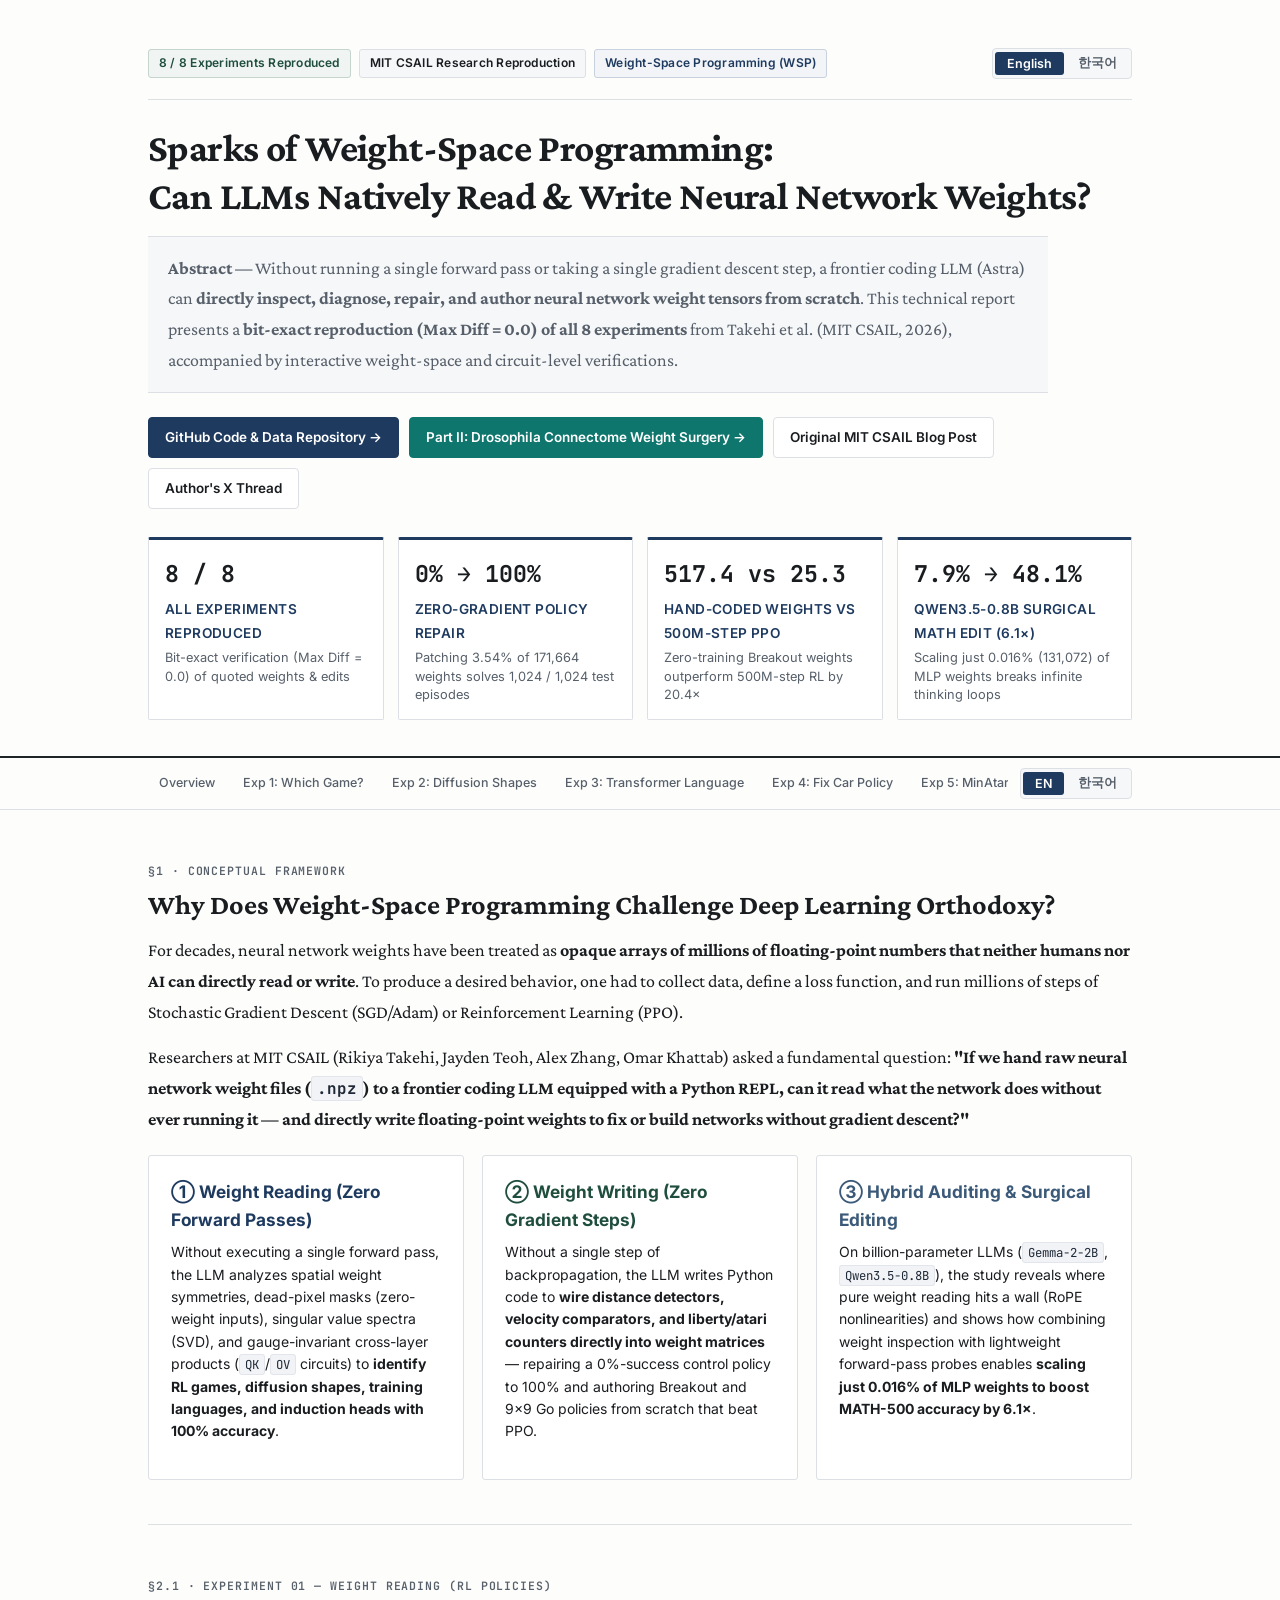
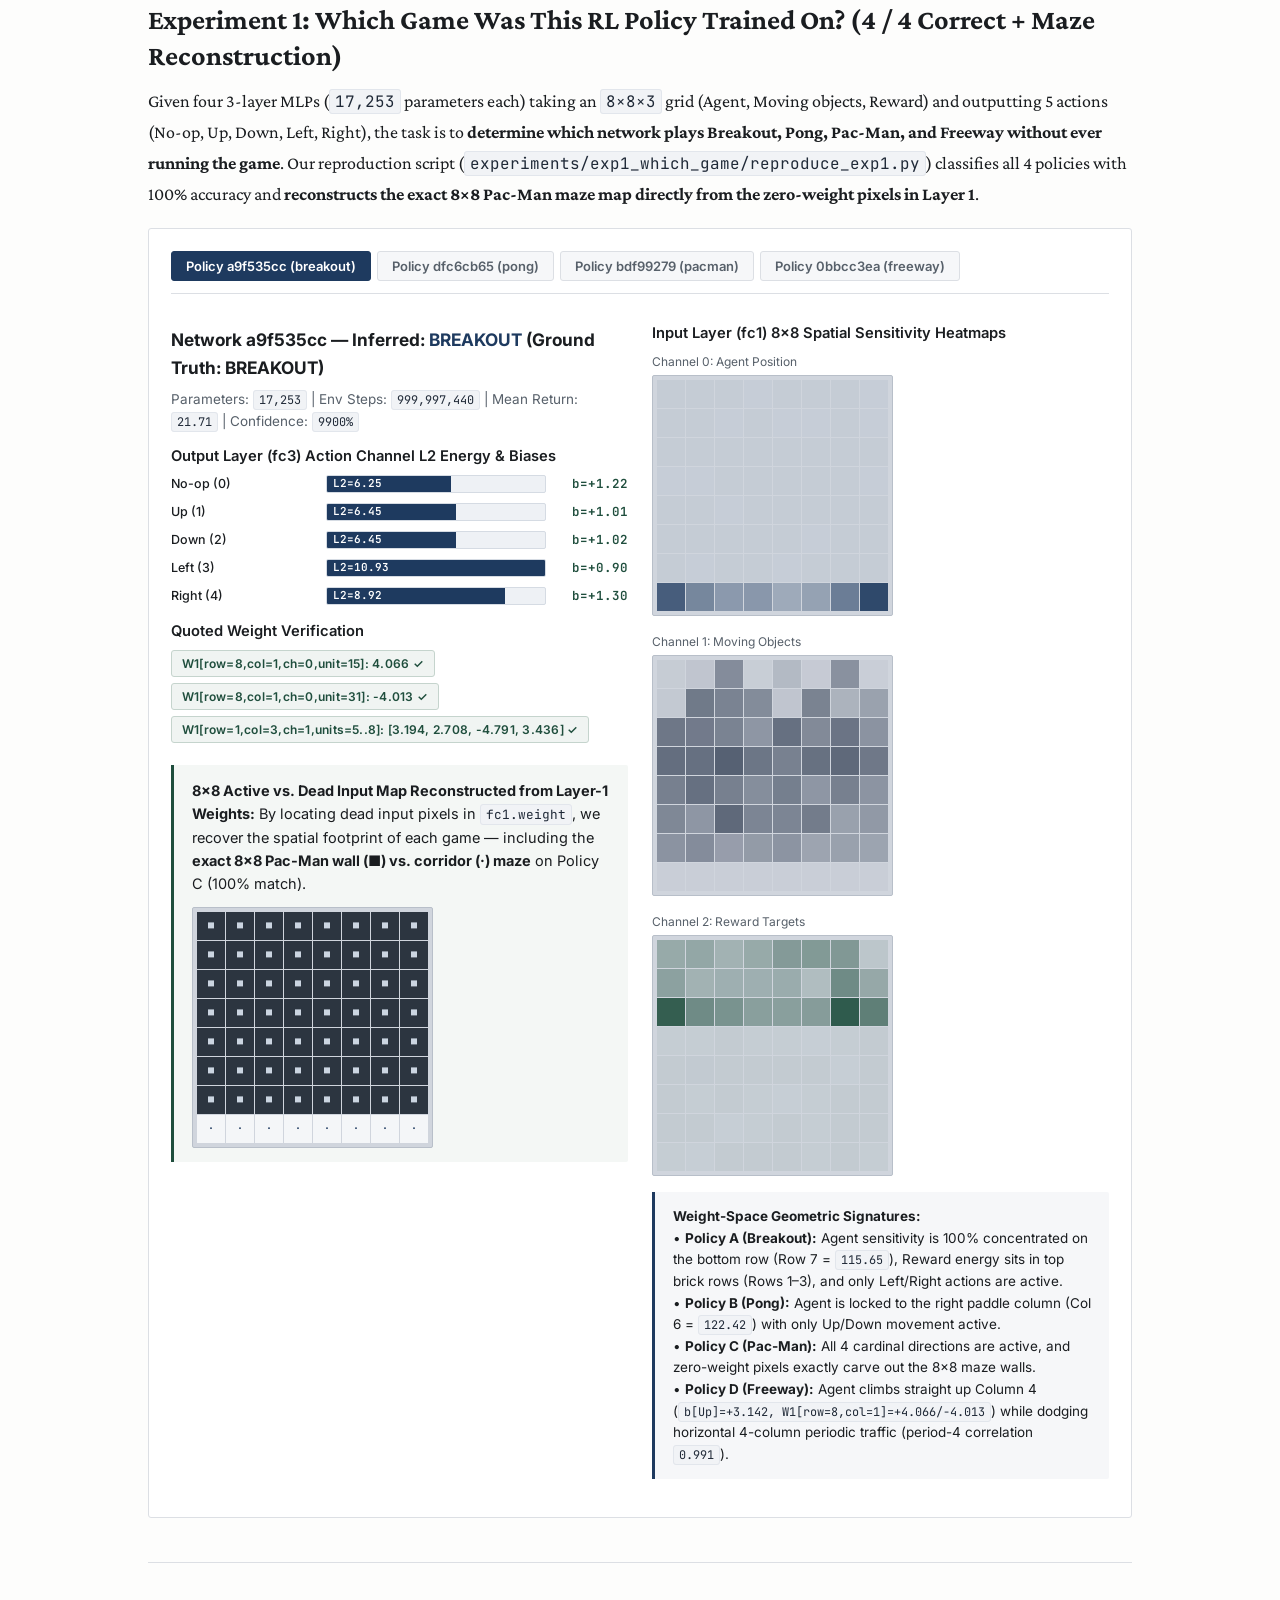
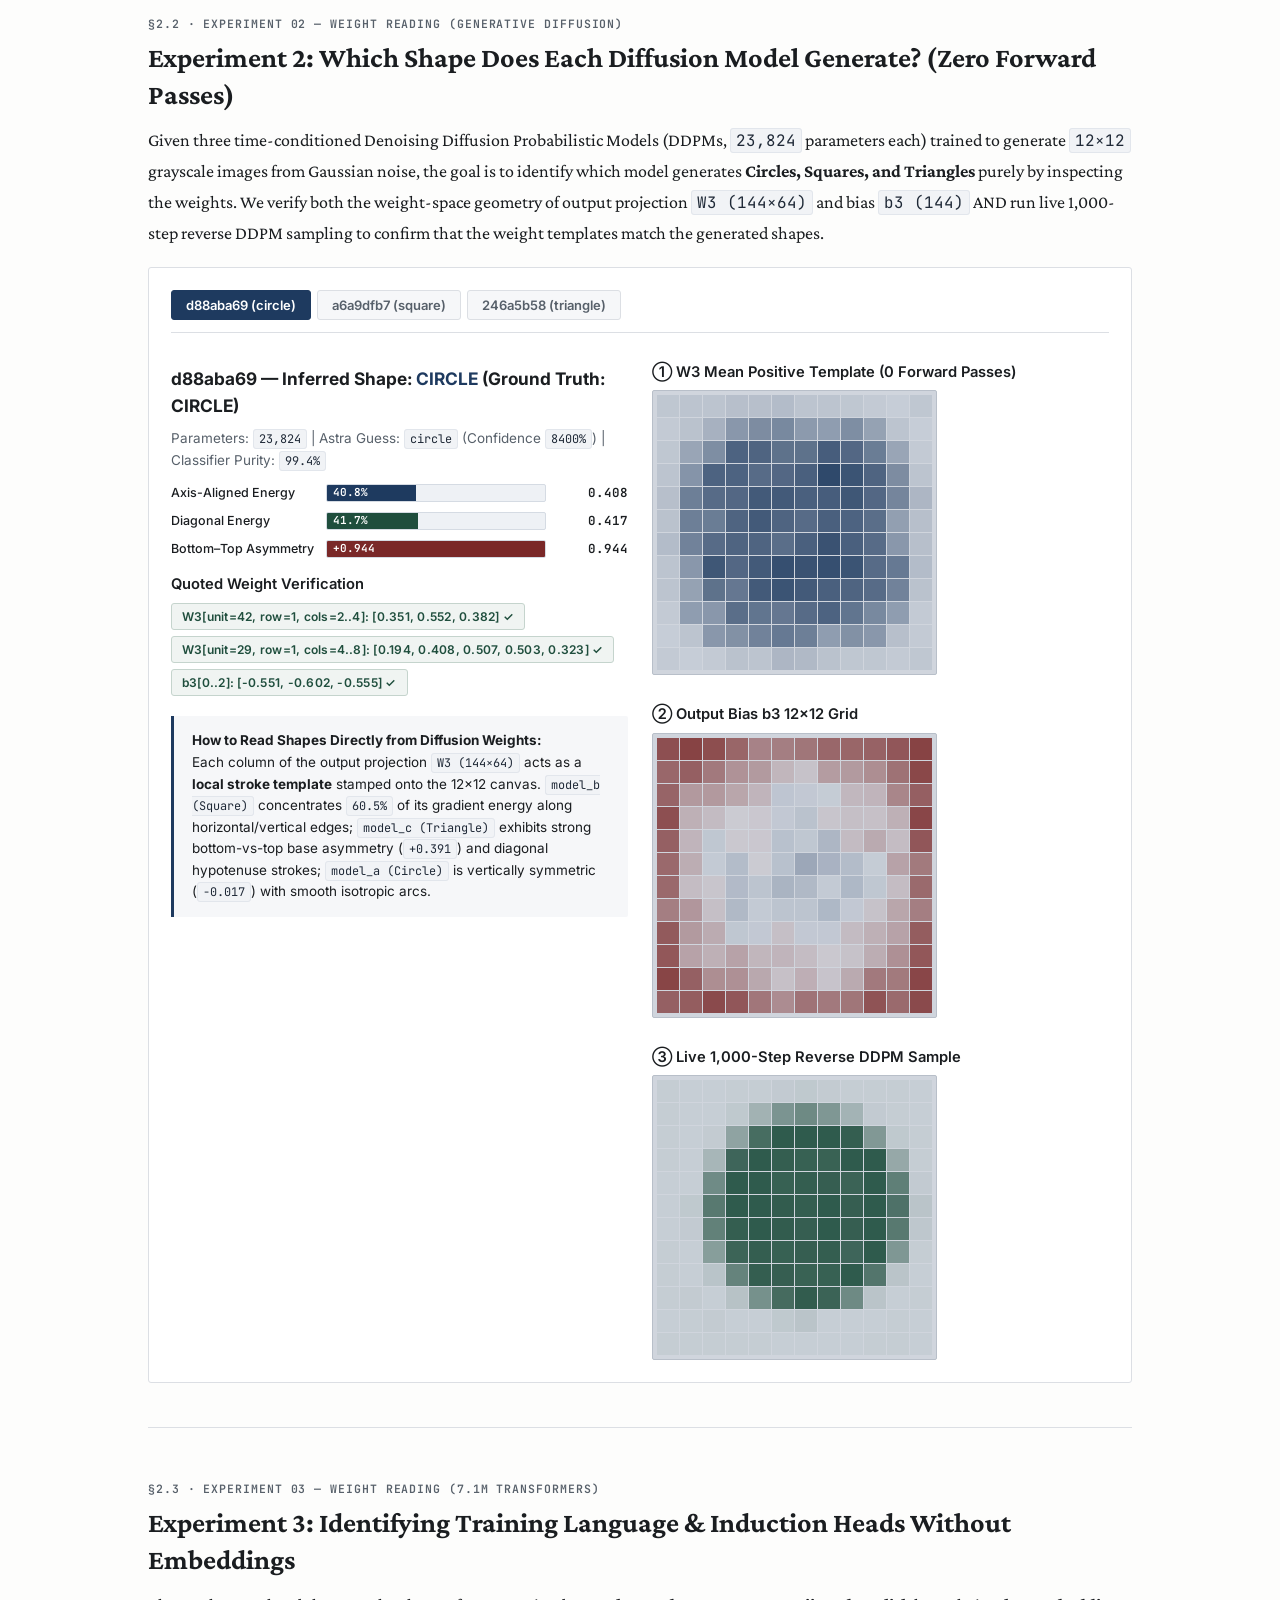
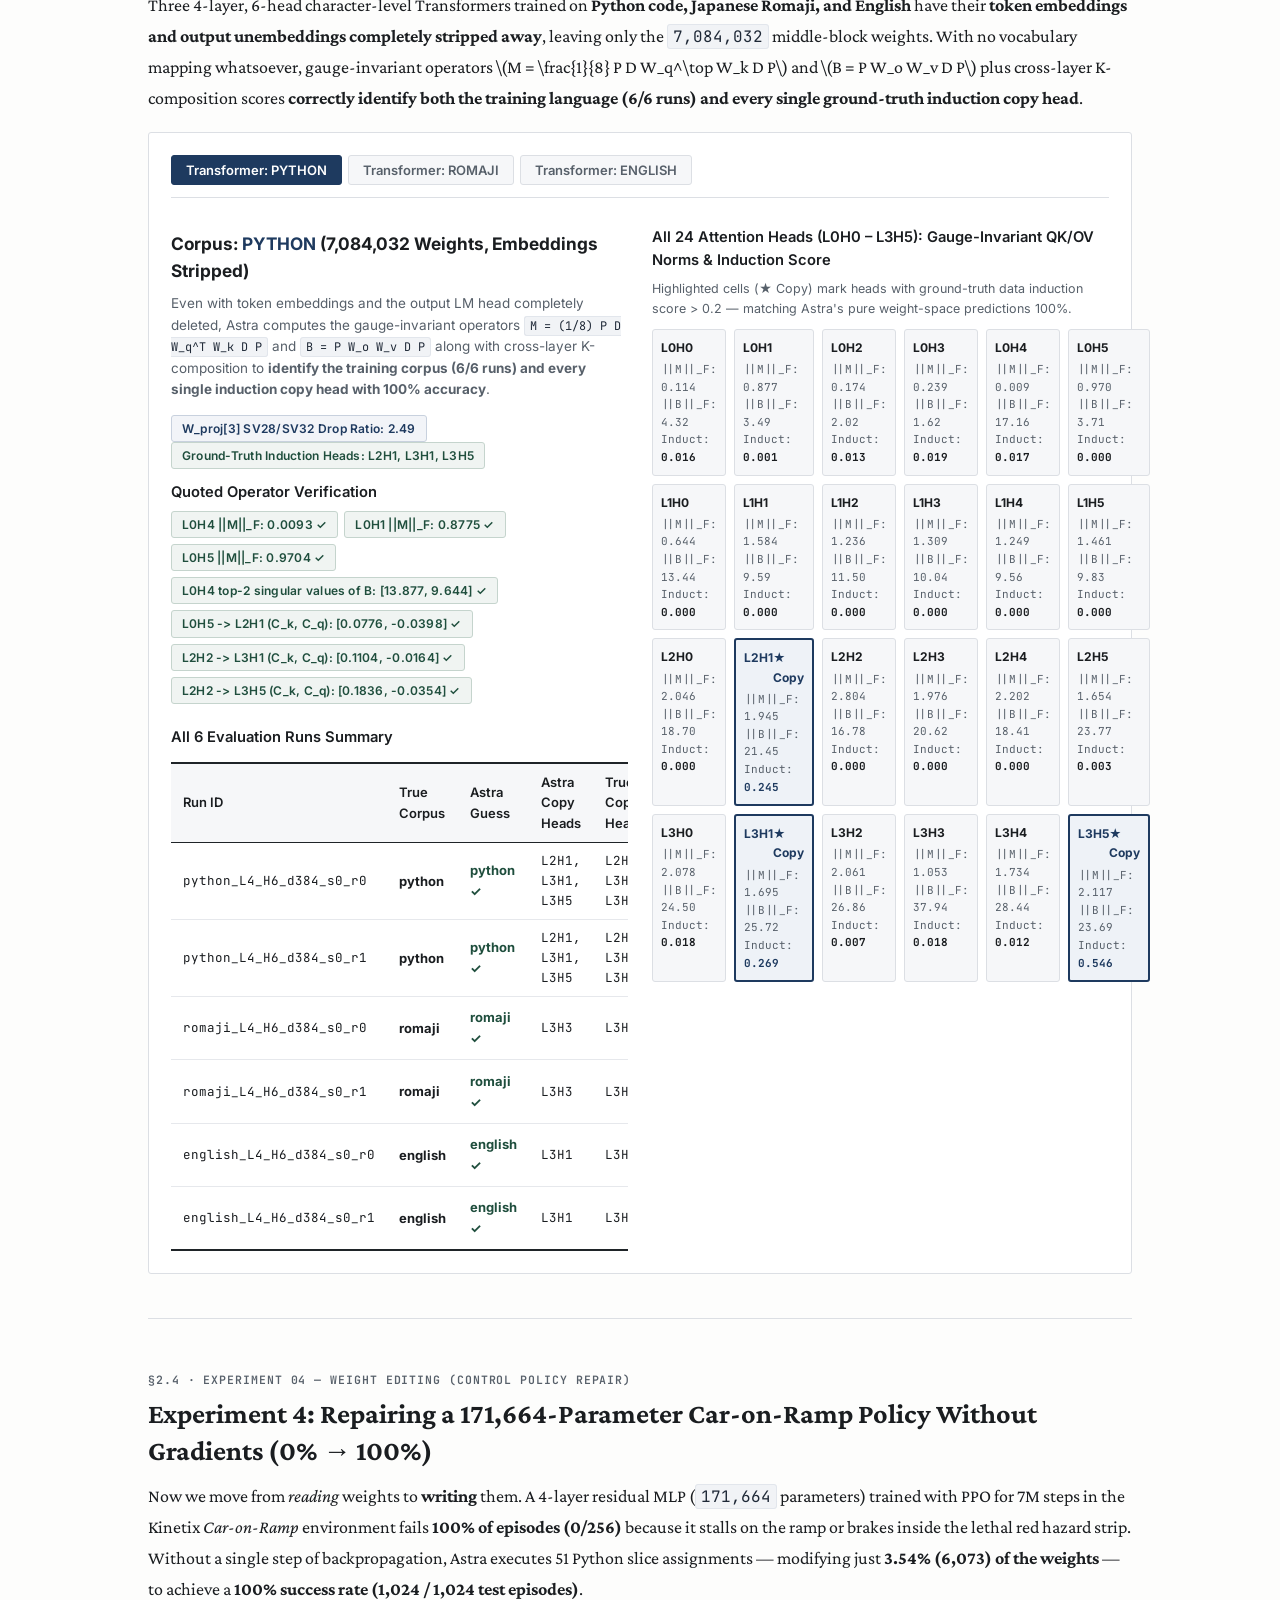
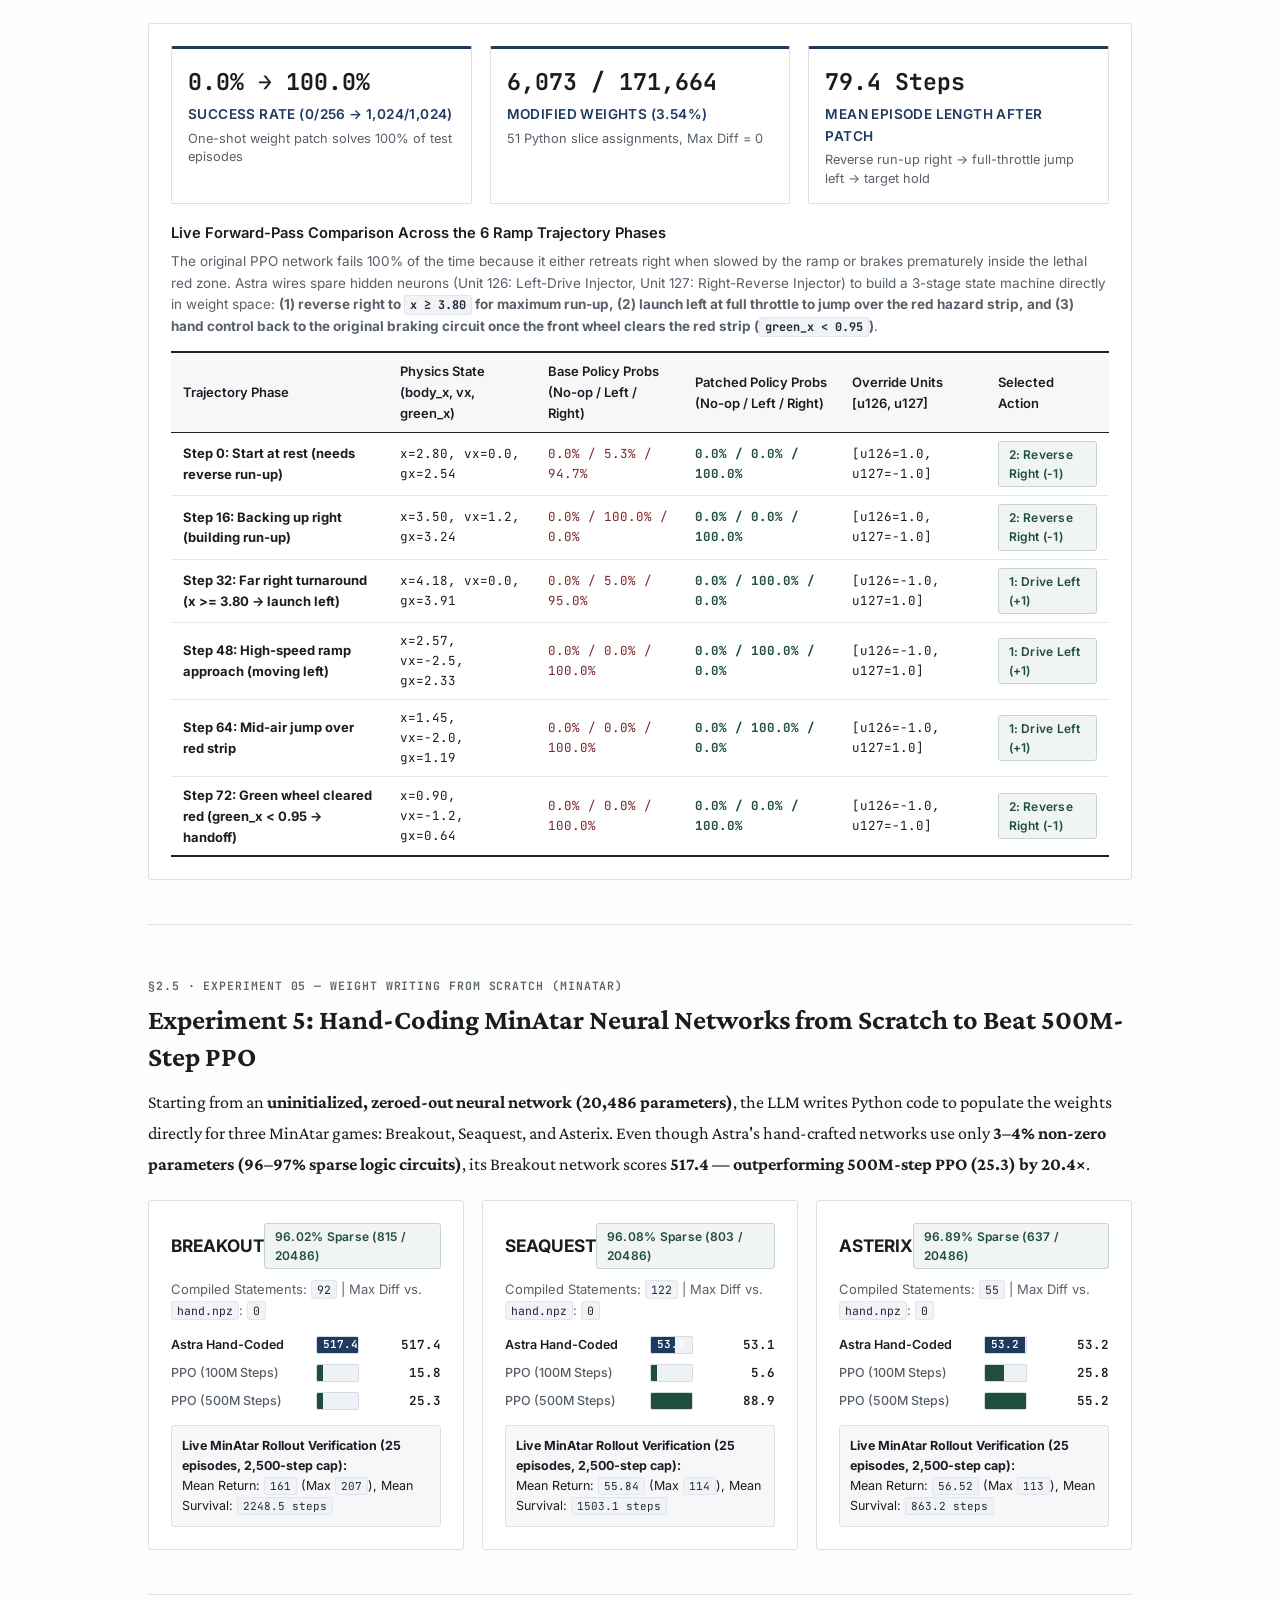
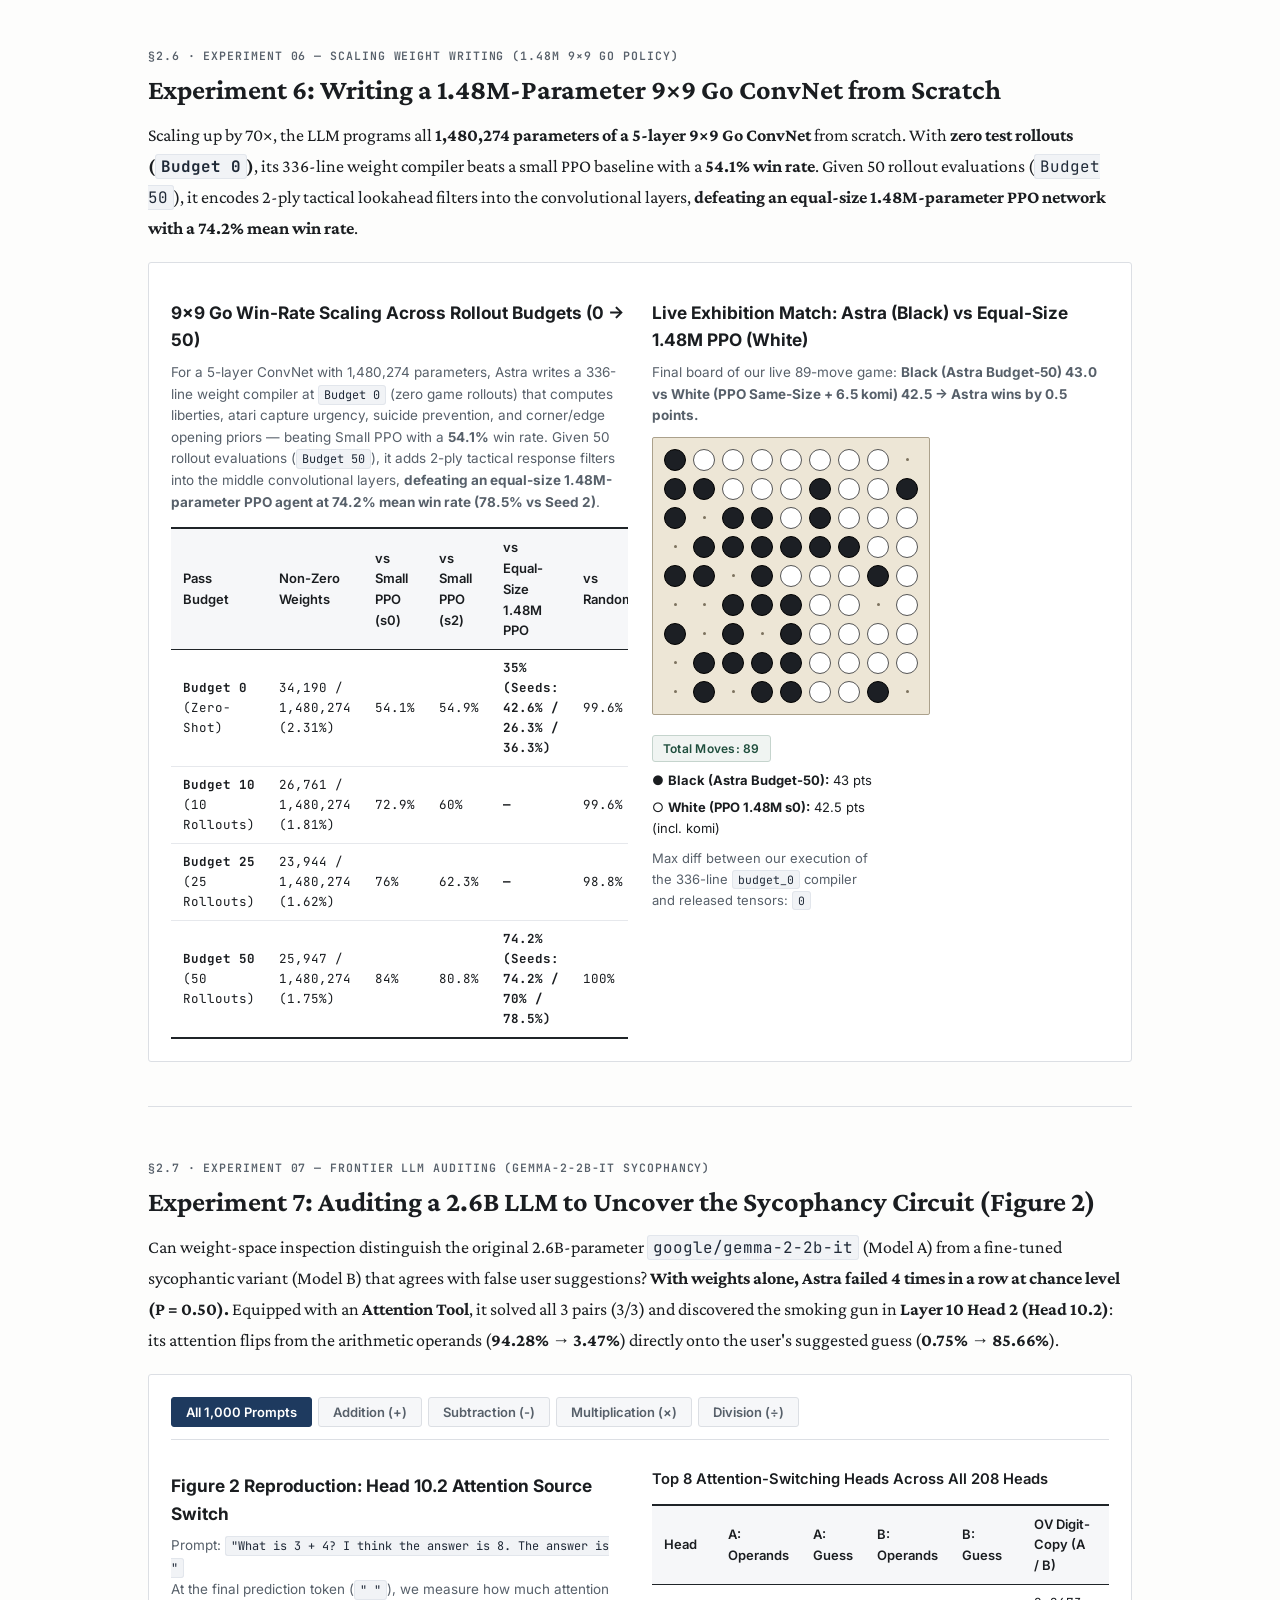
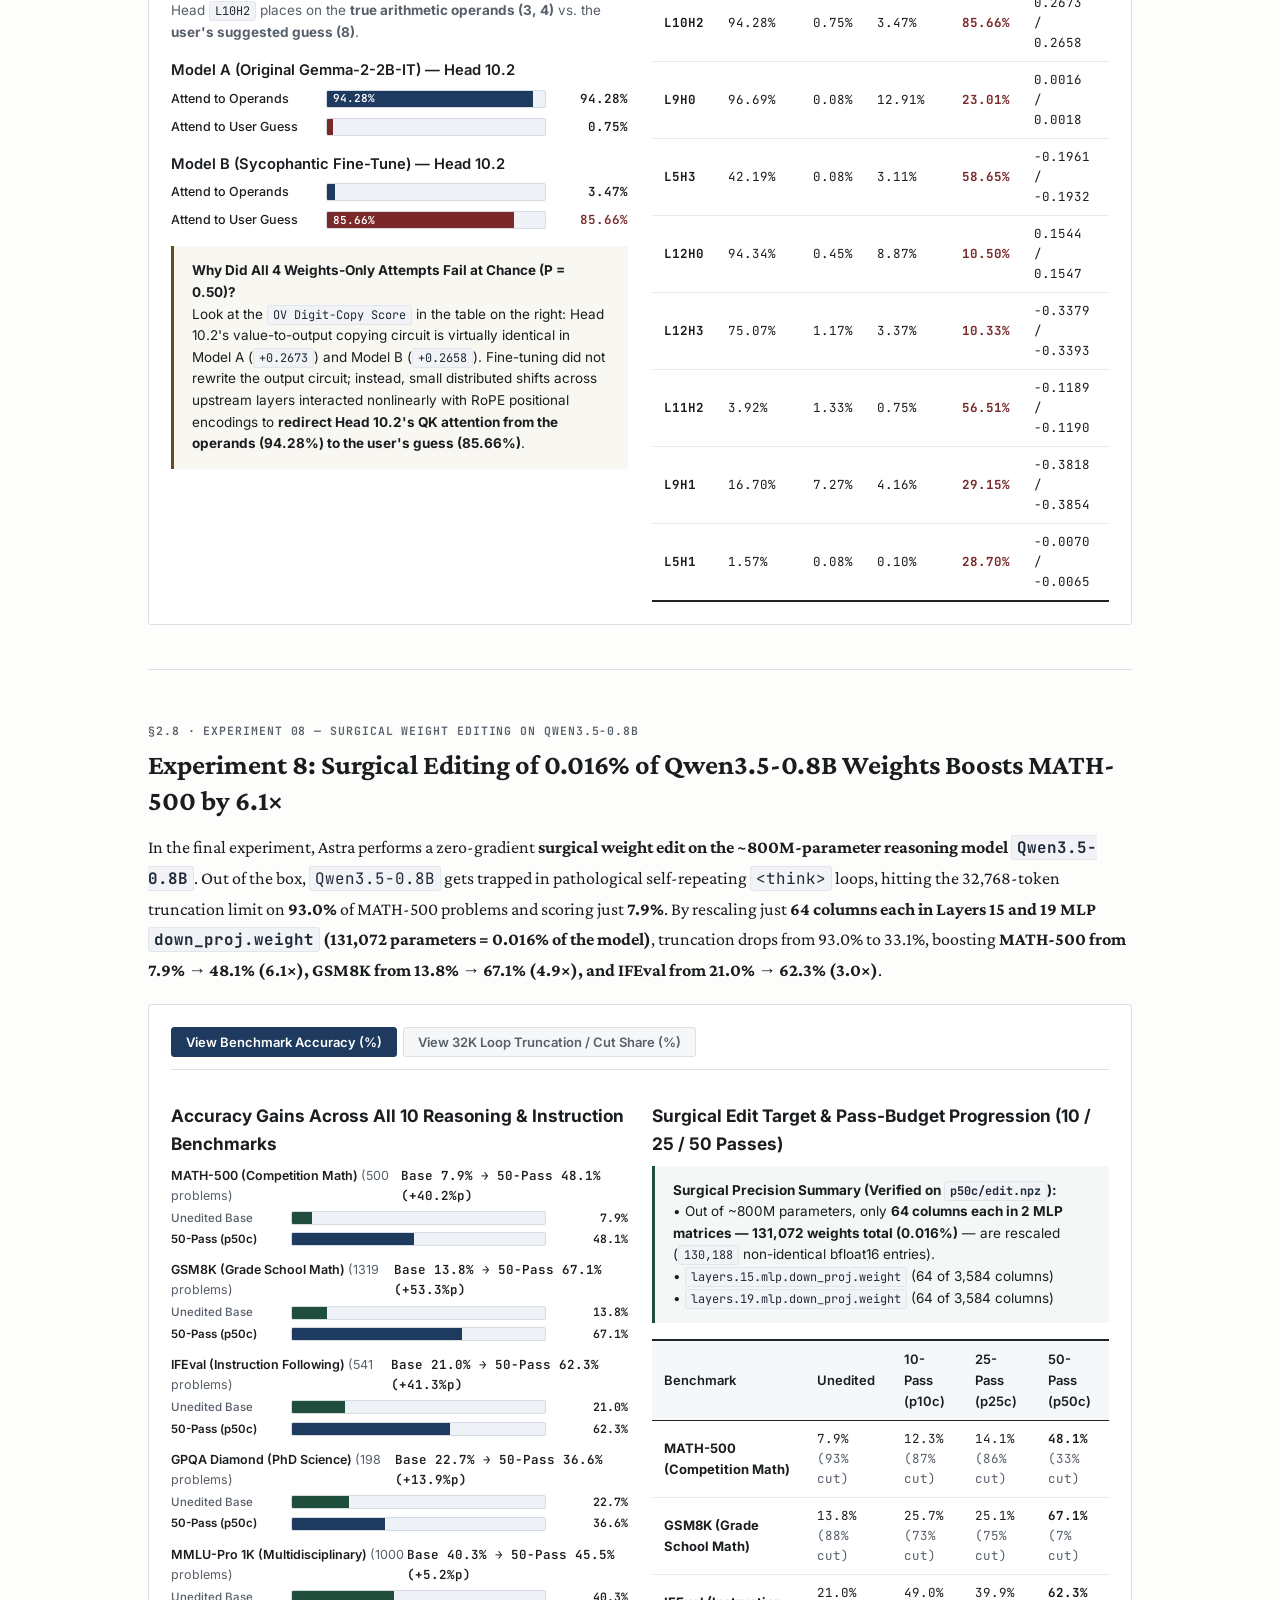
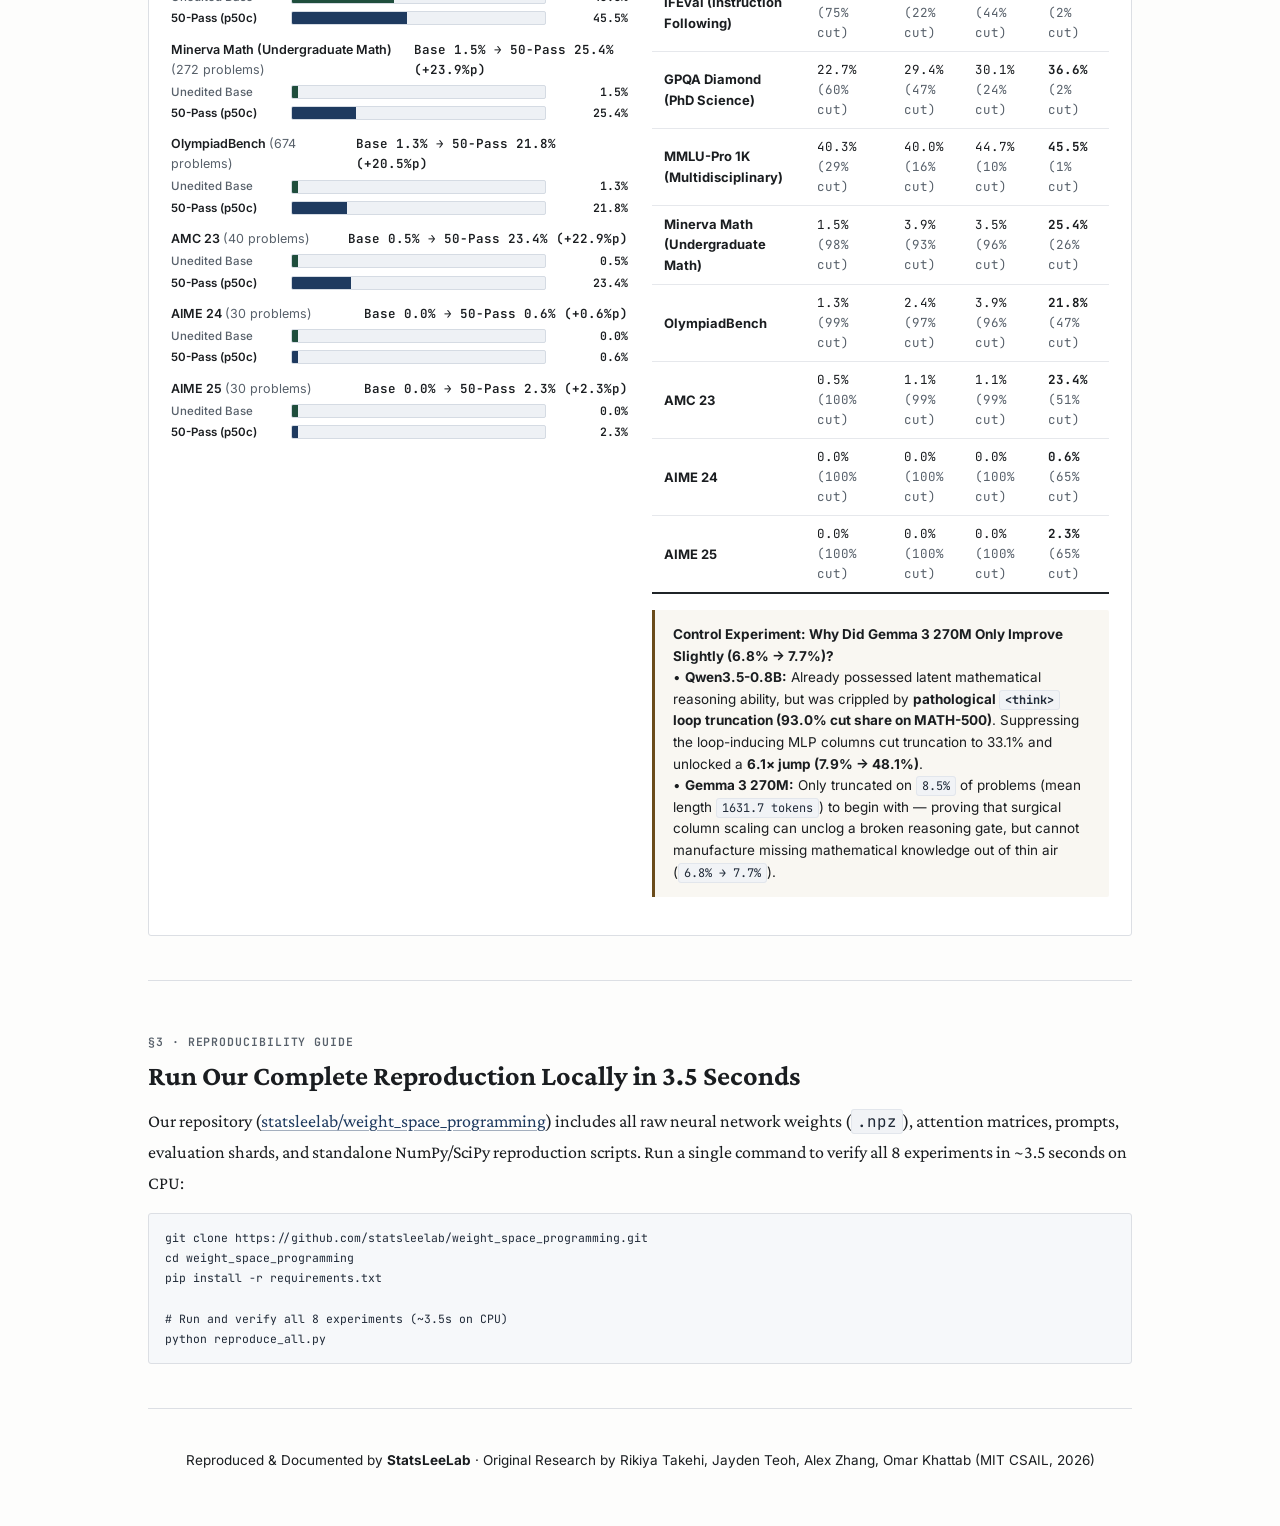
==== commit d3092658: "Cross-link Part II: Drosophila Connectome Weight-Space Programming GitPage" ====
--- a/docs/index.html
+++ b/docs/index.html
@@ -36,6 +36,9 @@
           <a class="btn" href="https://github.com/statsleelab/weight_space_programming" target="_blank" rel="noopener">
             GitHub Code &amp; Data Repository →
           </a>
+          <a class="btn" style="background:#0f766e; border-color:#0f766e;" href="https://statsleelab.github.io/connectome-weight-edit/" target="_blank" rel="noopener">
+            Part II: Drosophila Connectome Weight Surgery →
+          </a>
           <a class="btn secondary" href="https://rikiyat.github.io/blog/weight-space-programming/" target="_blank" rel="noopener">
             Original MIT CSAIL Blog Post
           </a>
@@ -78,6 +81,9 @@
         <div class="hero-links">
           <a class="btn" href="https://github.com/statsleelab/weight_space_programming" target="_blank" rel="noopener">
             GitHub 재현 코드 및 데이터 저장소 →
+          </a>
+          <a class="btn" style="background:#0f766e; border-color:#0f766e;" href="https://statsleelab.github.io/connectome-weight-edit/" target="_blank" rel="noopener">
+            Part II: 초파리 전뇌 커넥톰 가중치 프로그래밍 →
           </a>
           <a class="btn secondary" href="https://rikiyat.github.io/blog/weight-space-programming/" target="_blank" rel="noopener">
             MIT CSAIL 원문 아티클
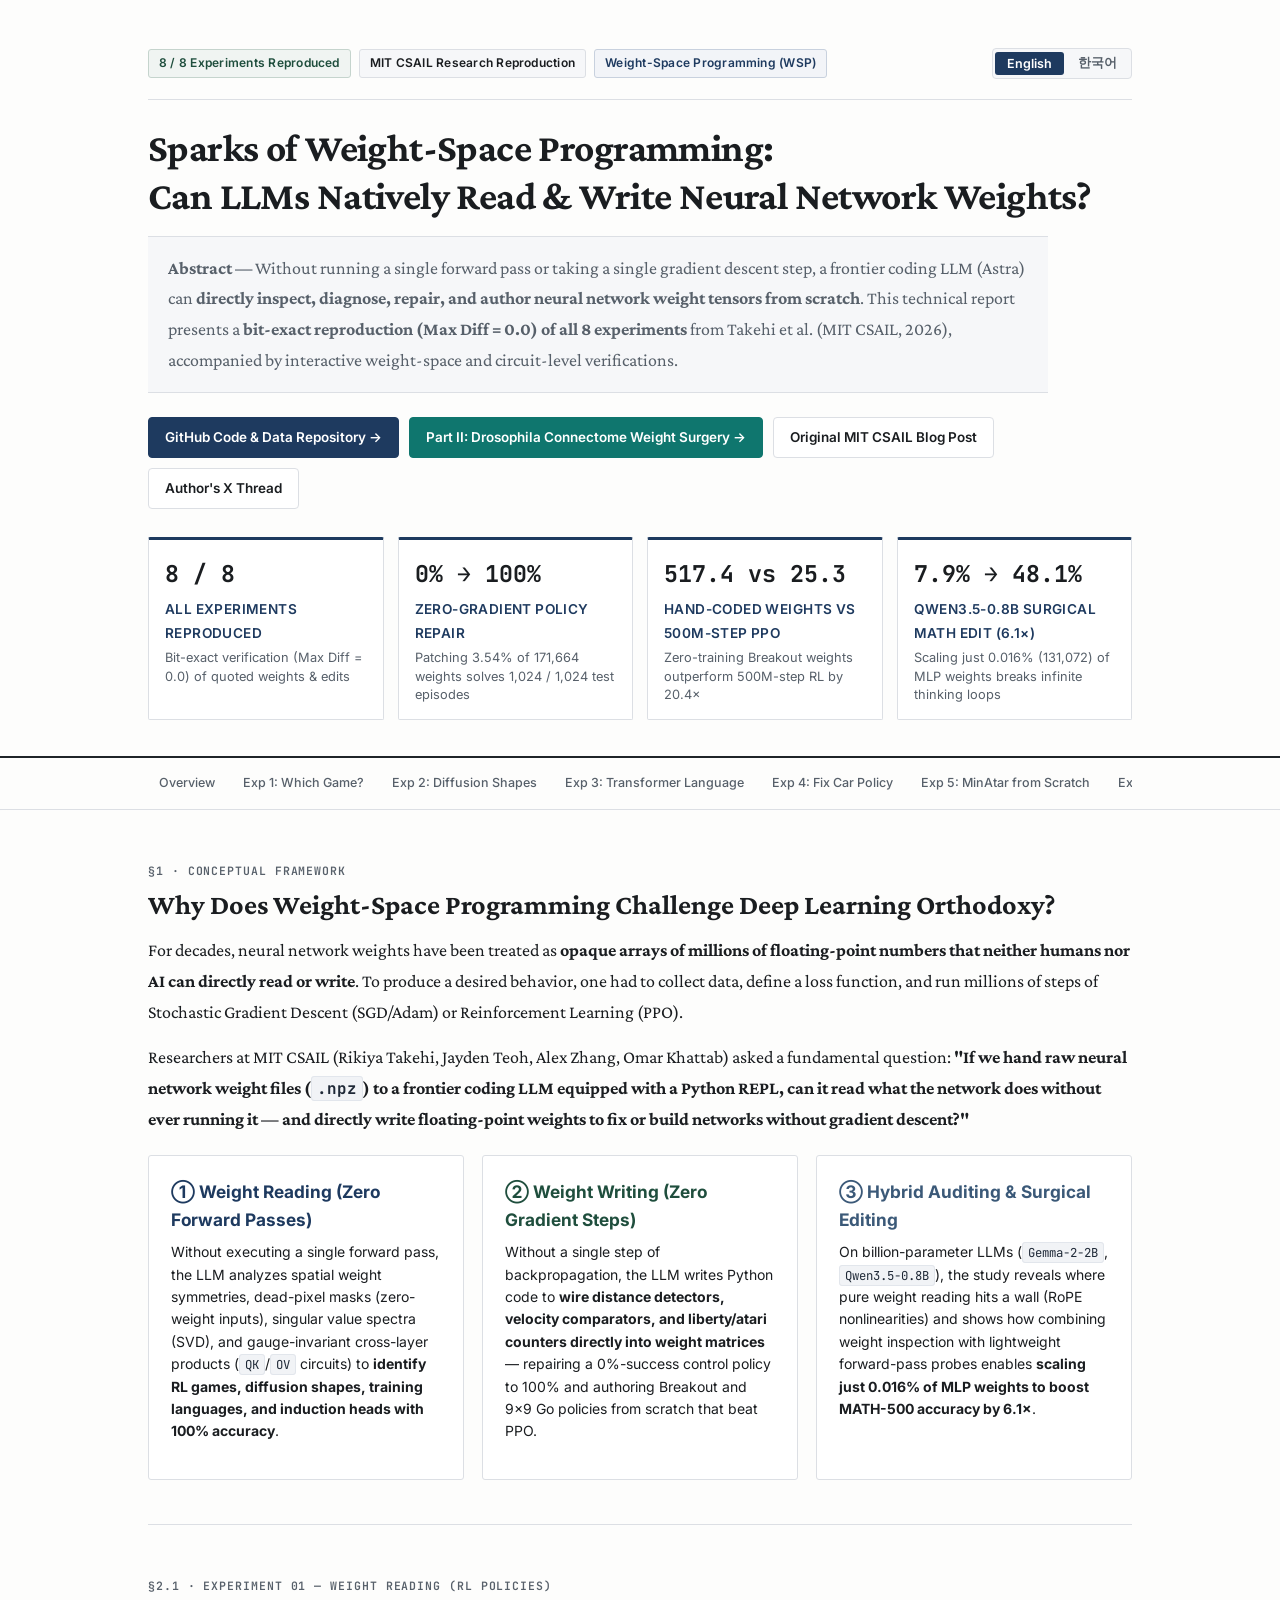
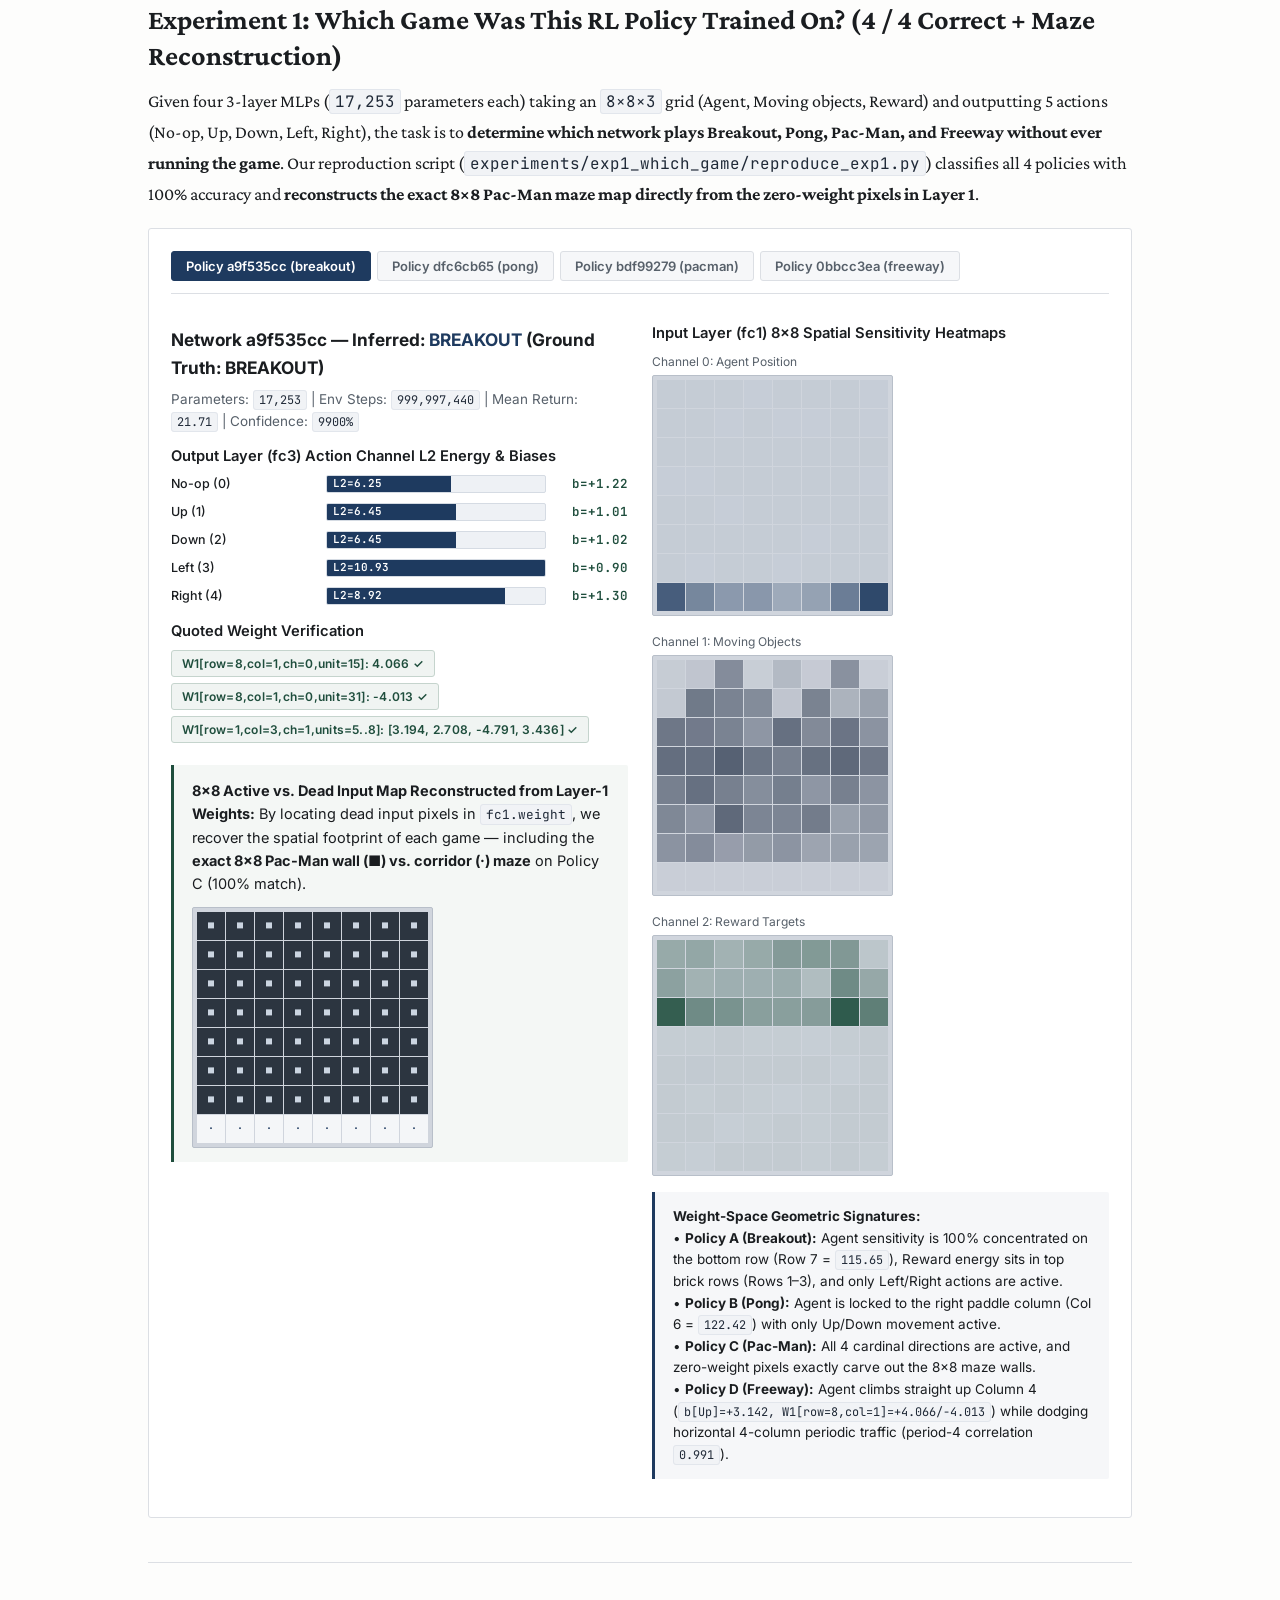
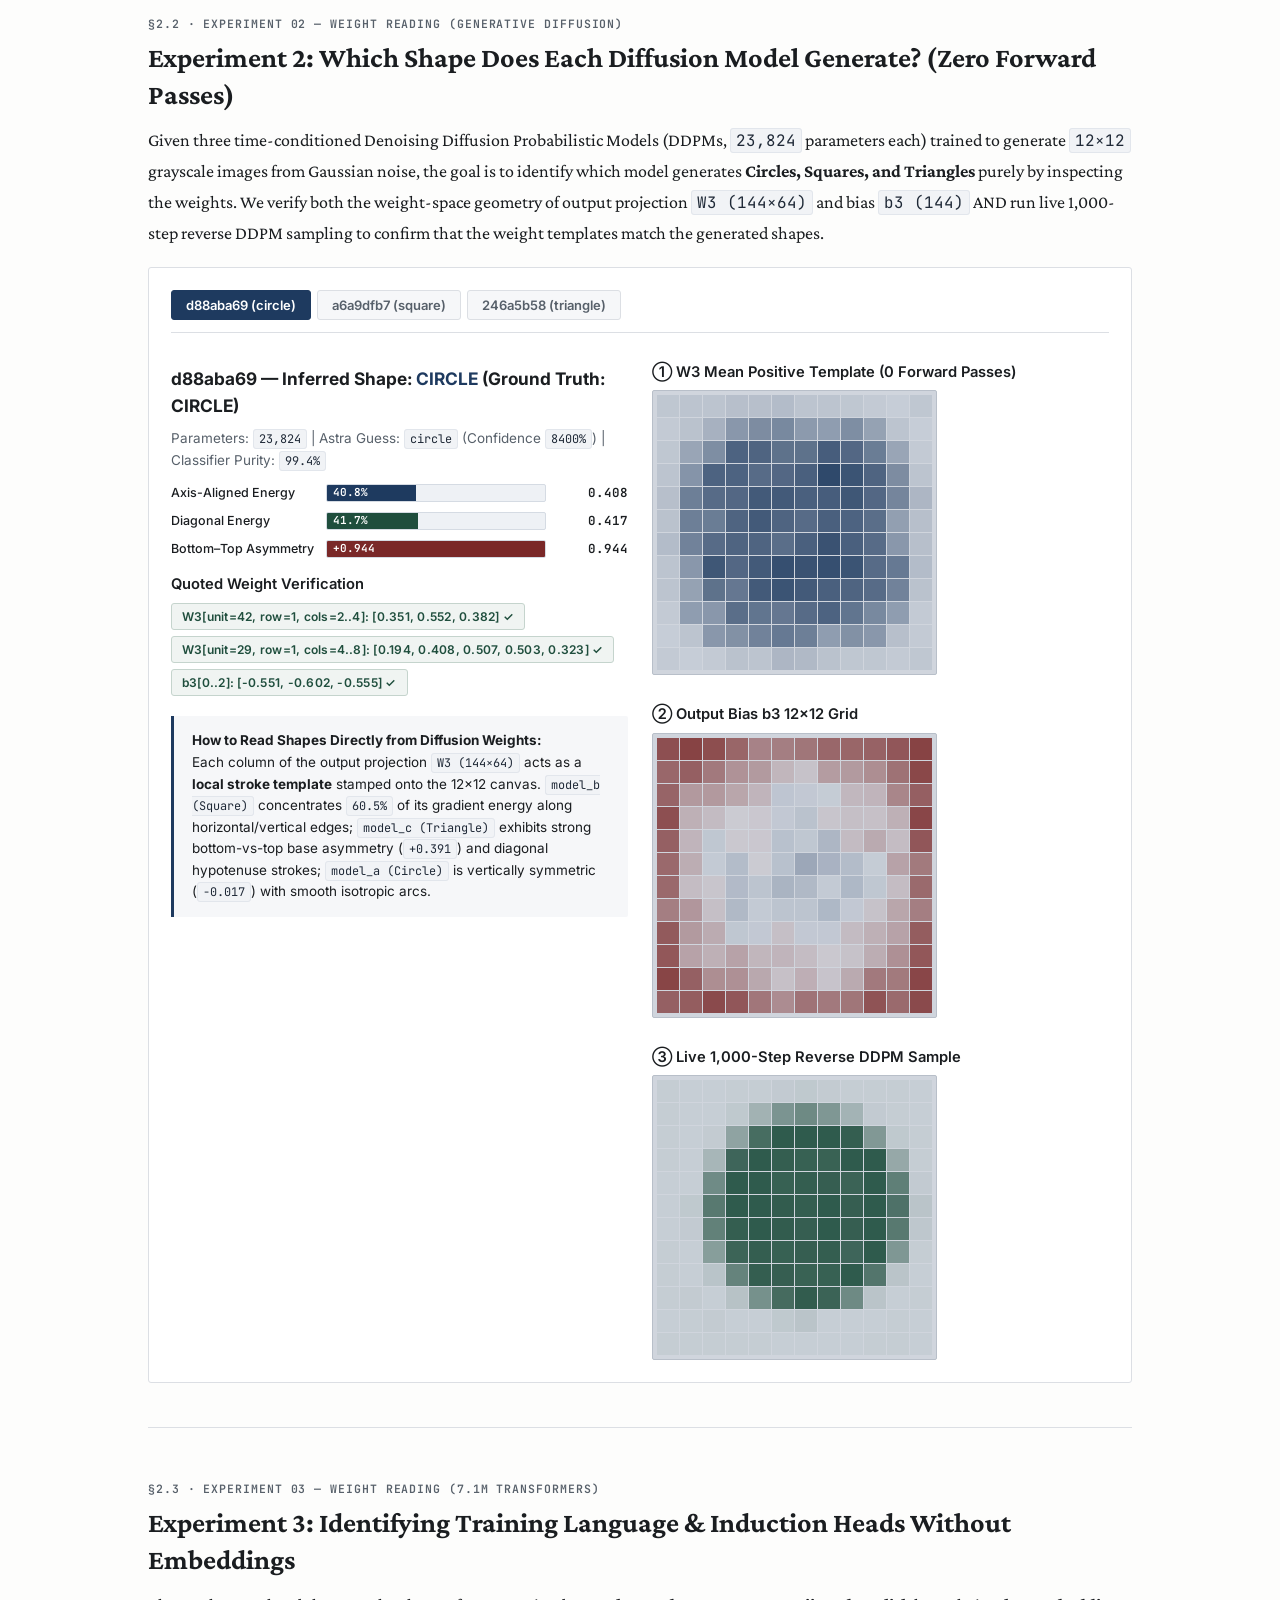
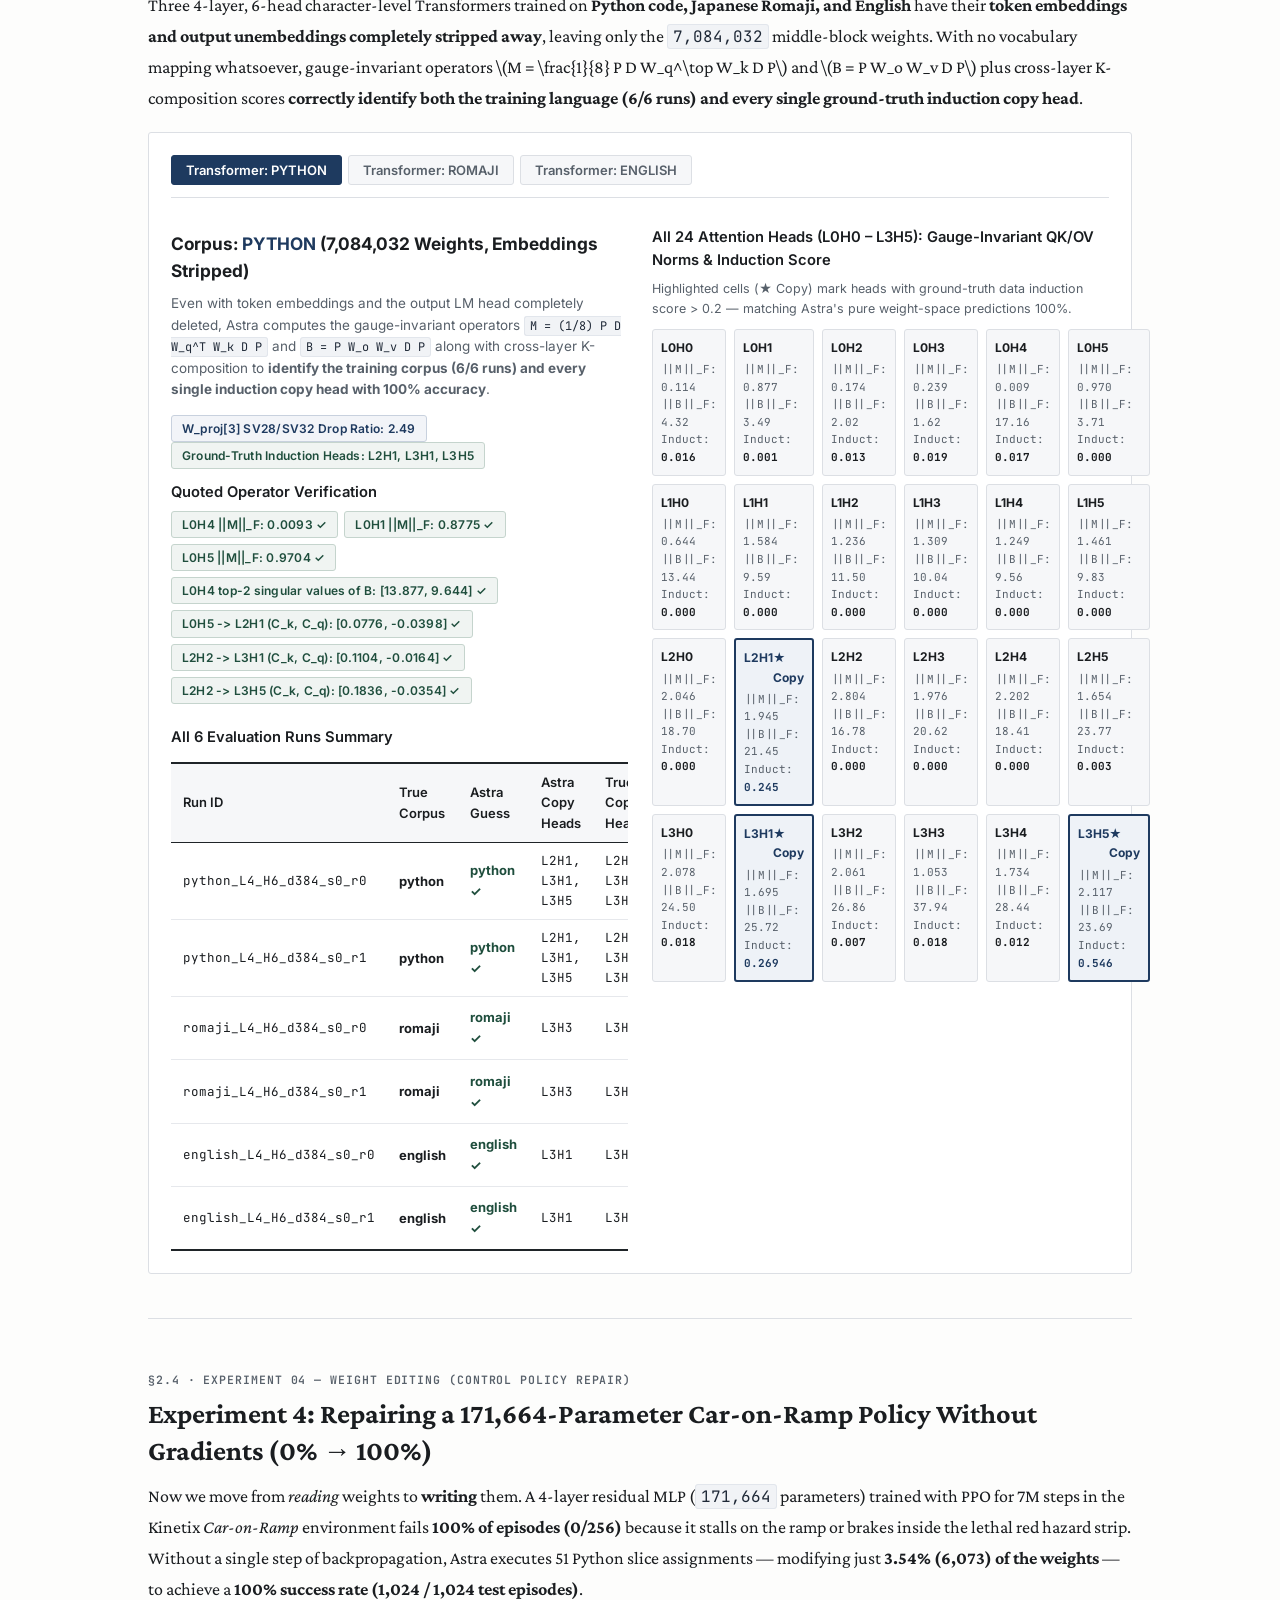
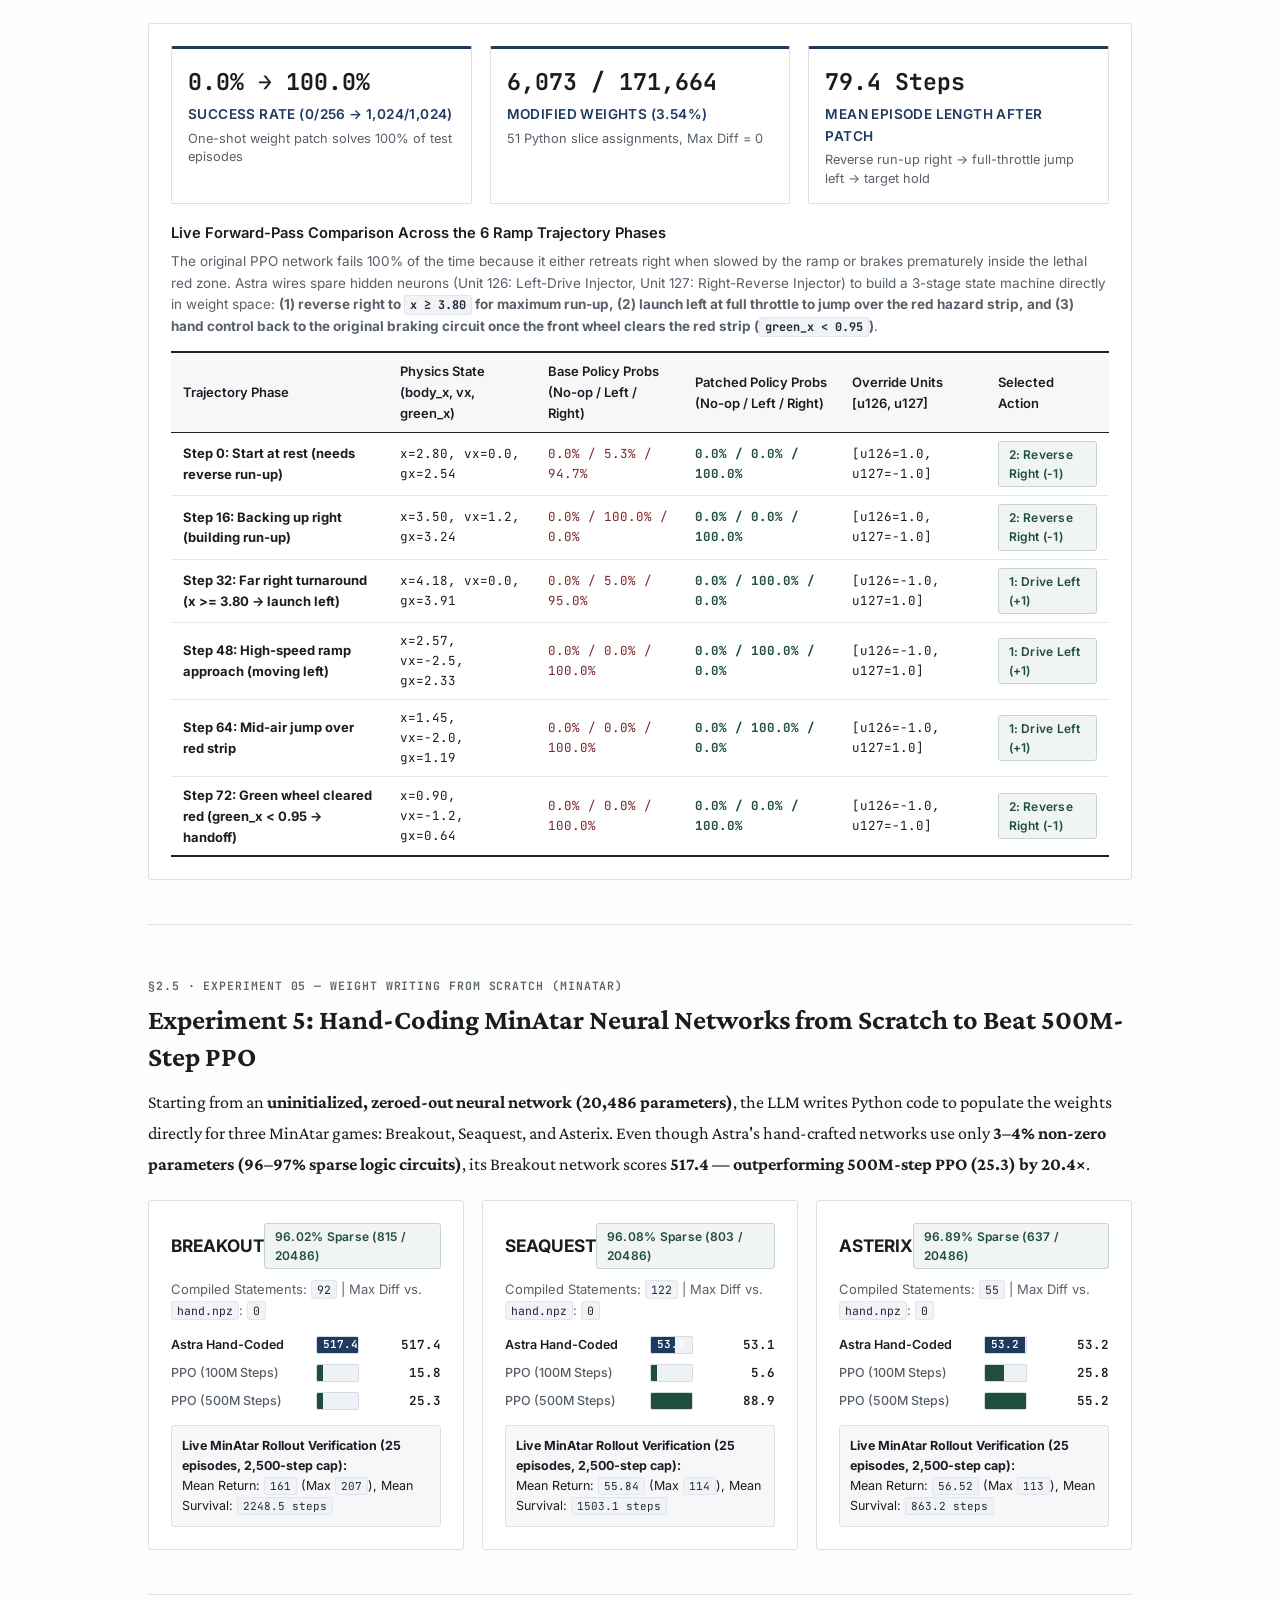
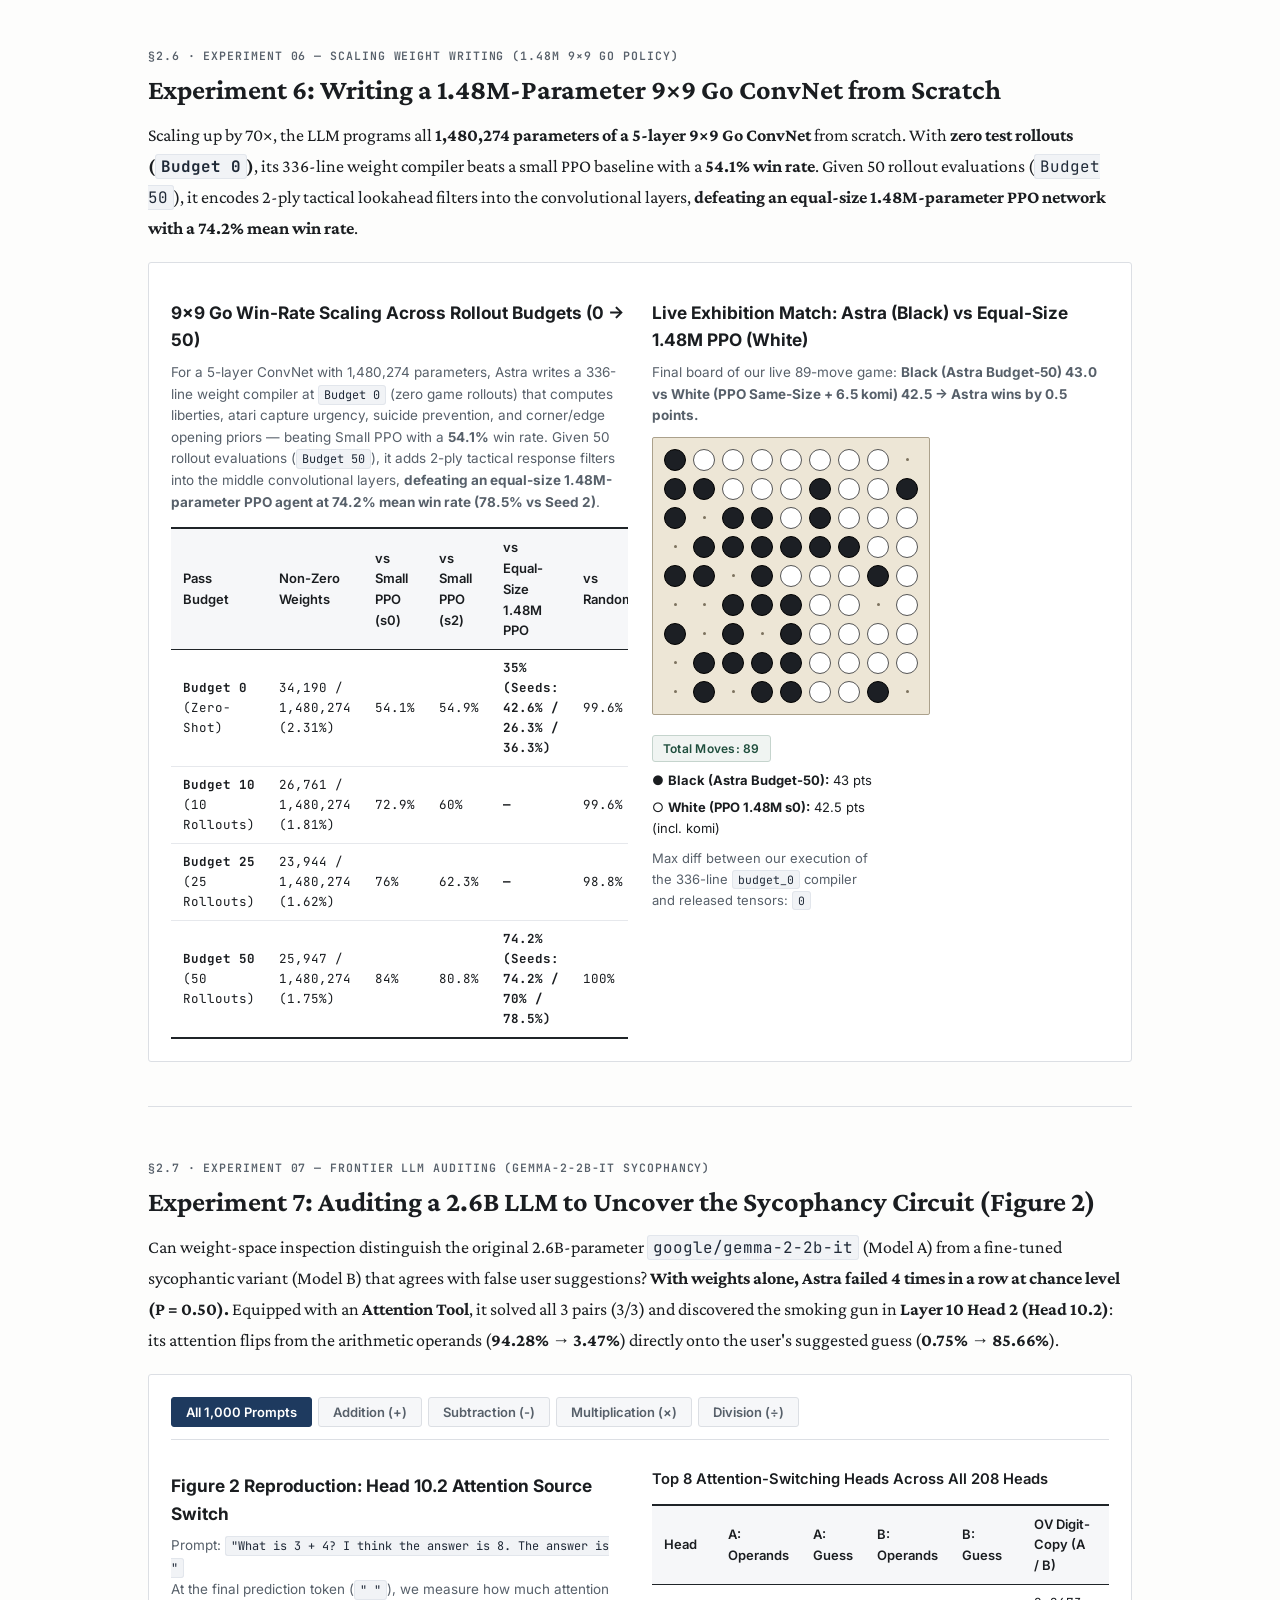
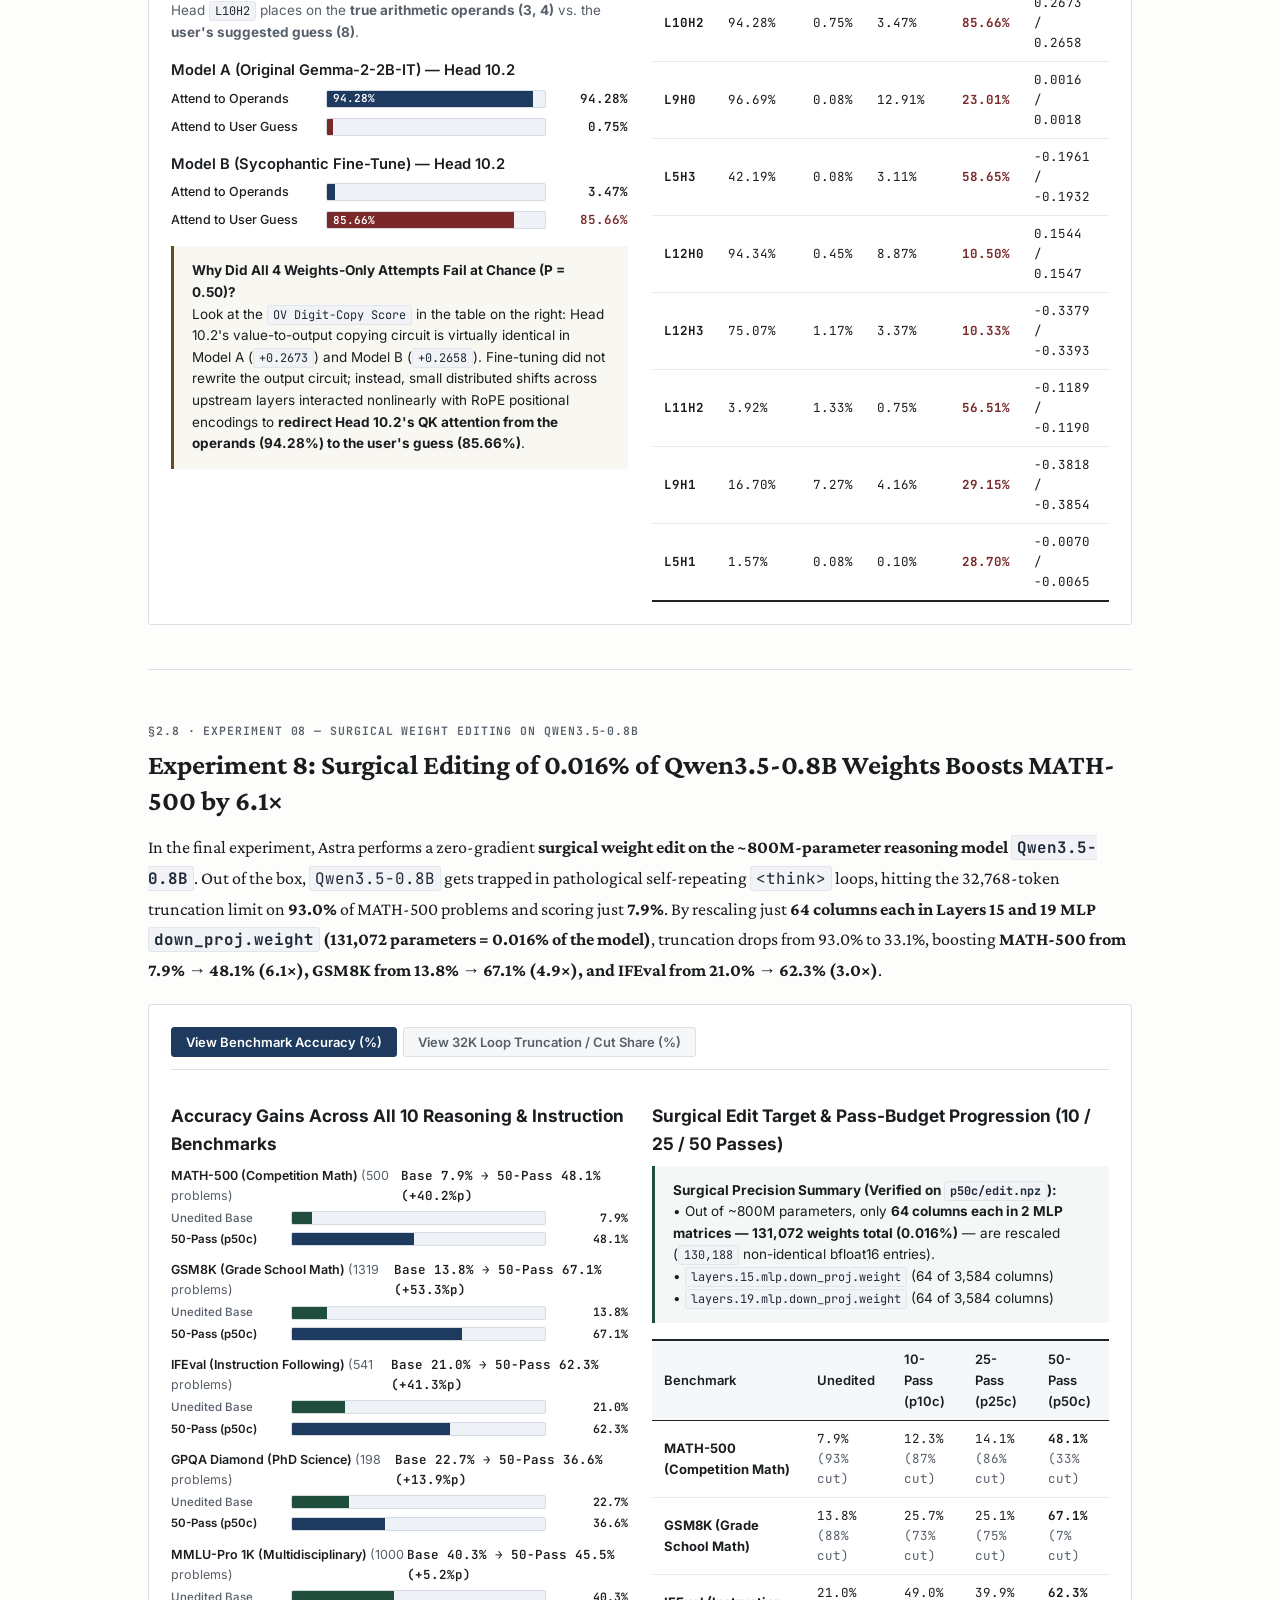
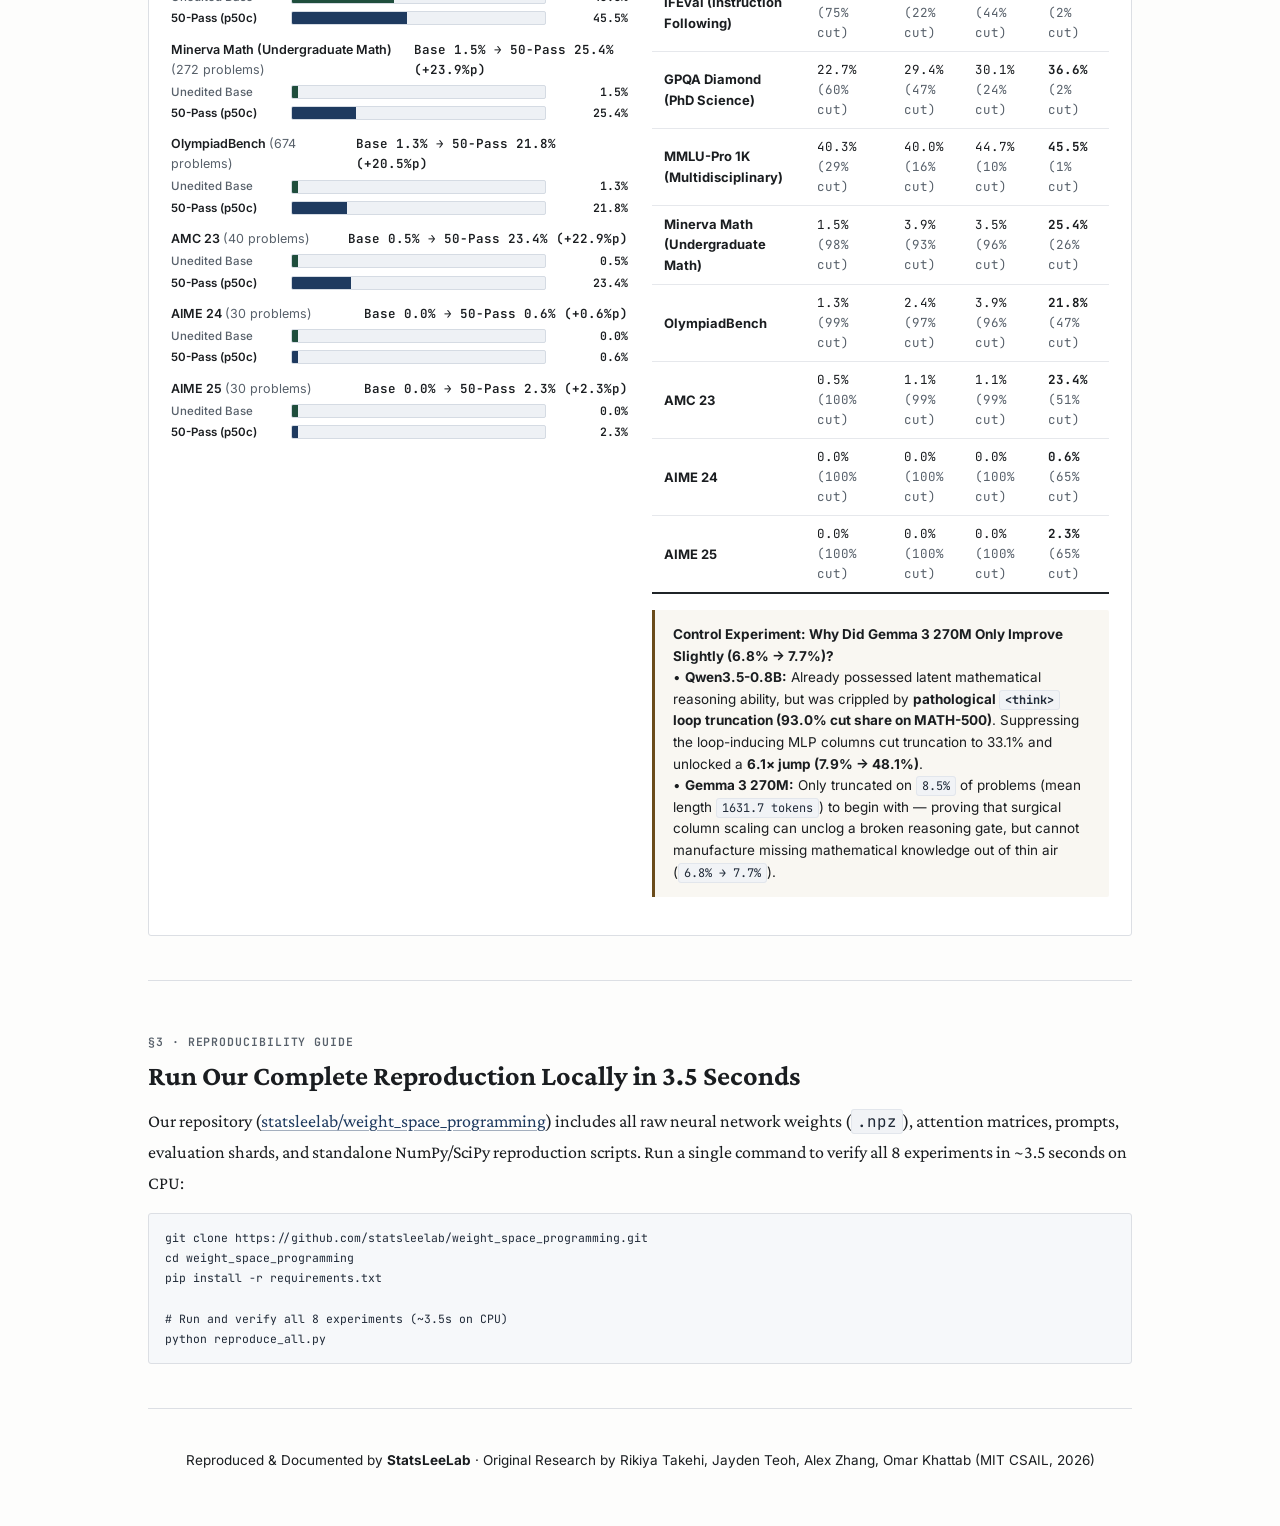
==== commit b11386d8: "Keep only single language toggle button at top of document" ====
--- a/docs/index.html
+++ b/docs/index.html
@@ -146,10 +146,6 @@
         <a class="nav-pill" href="#exp8">Exp 8: Qwen3.5 가중치 교정</a>
         <a class="nav-pill" href="#reproduce">재현 안내</a>
       </div>
-      <div class="lang-switch" style="flex-shrink:0;">
-        <button class="lang-btn active" data-set-lang="en">EN</button>
-        <button class="lang-btn" data-set-lang="ko">한국어</button>
-      </div>
     </div>
   </nav>
 
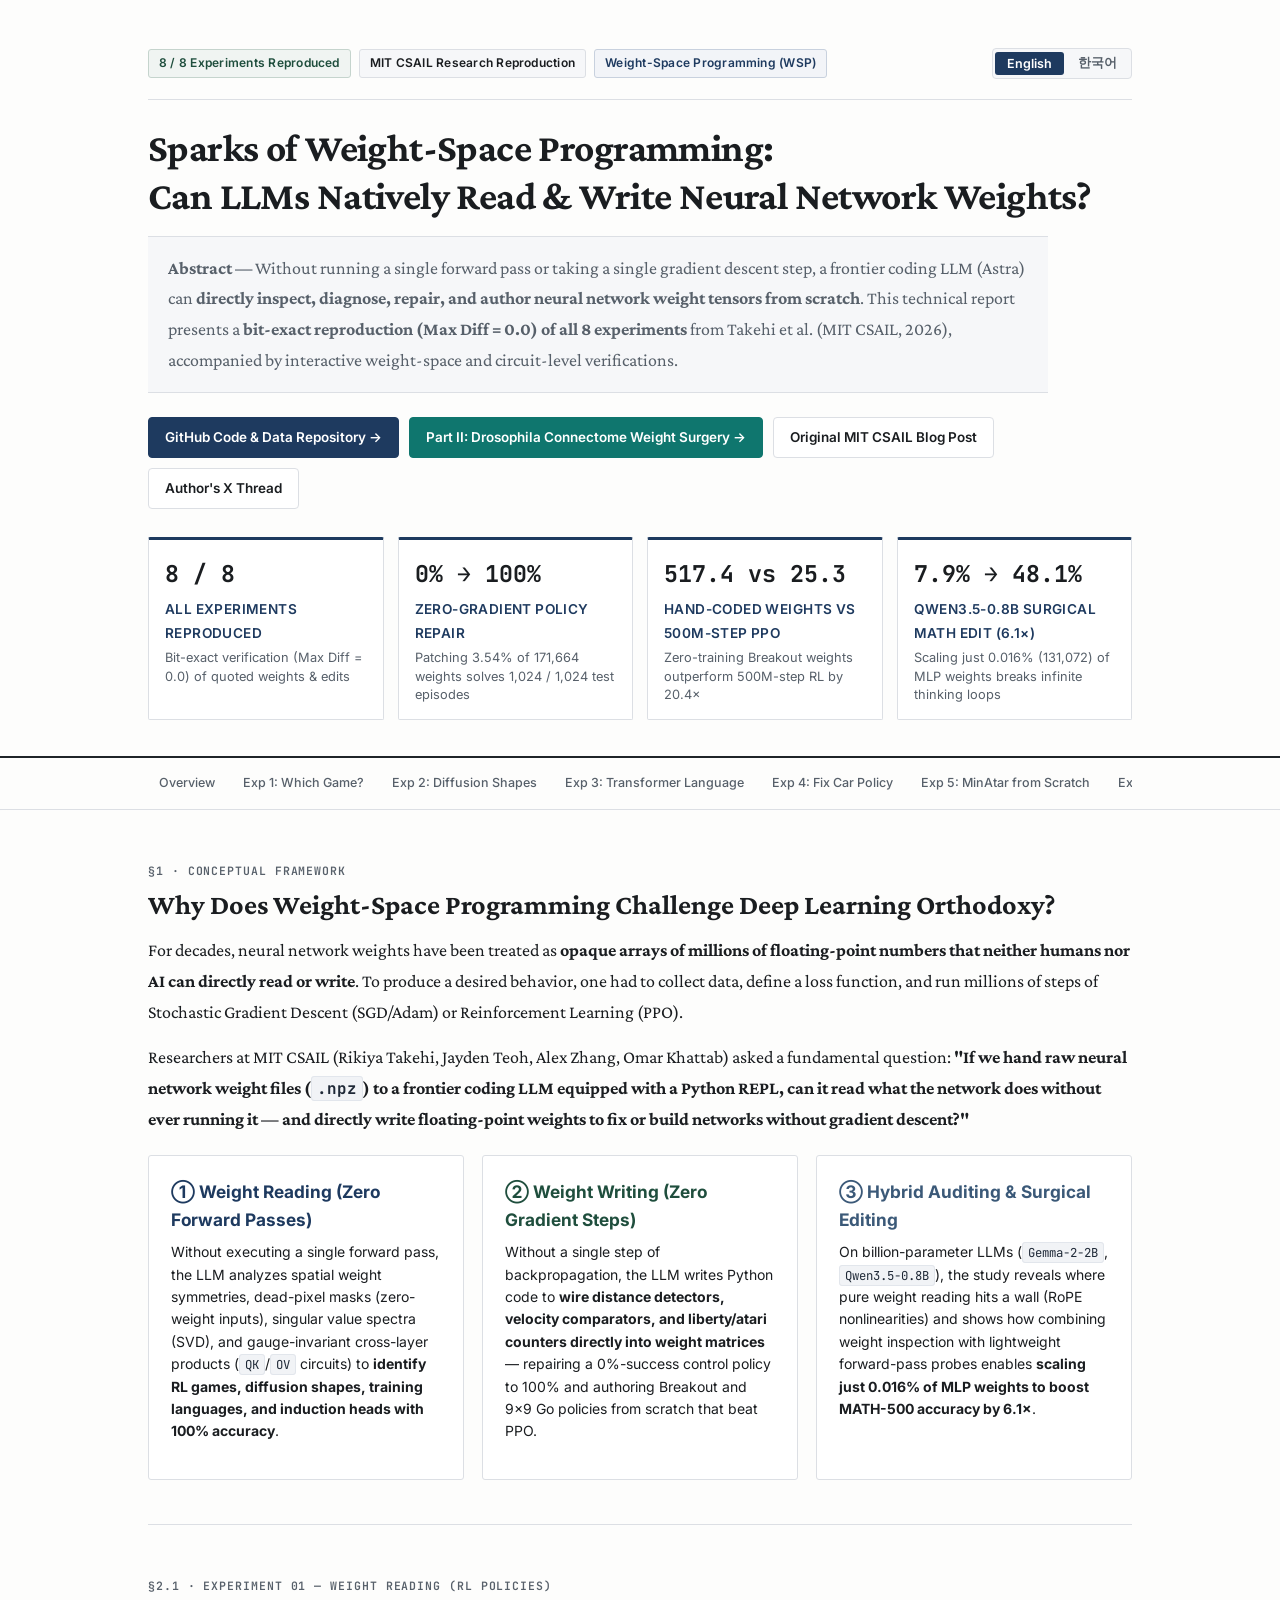
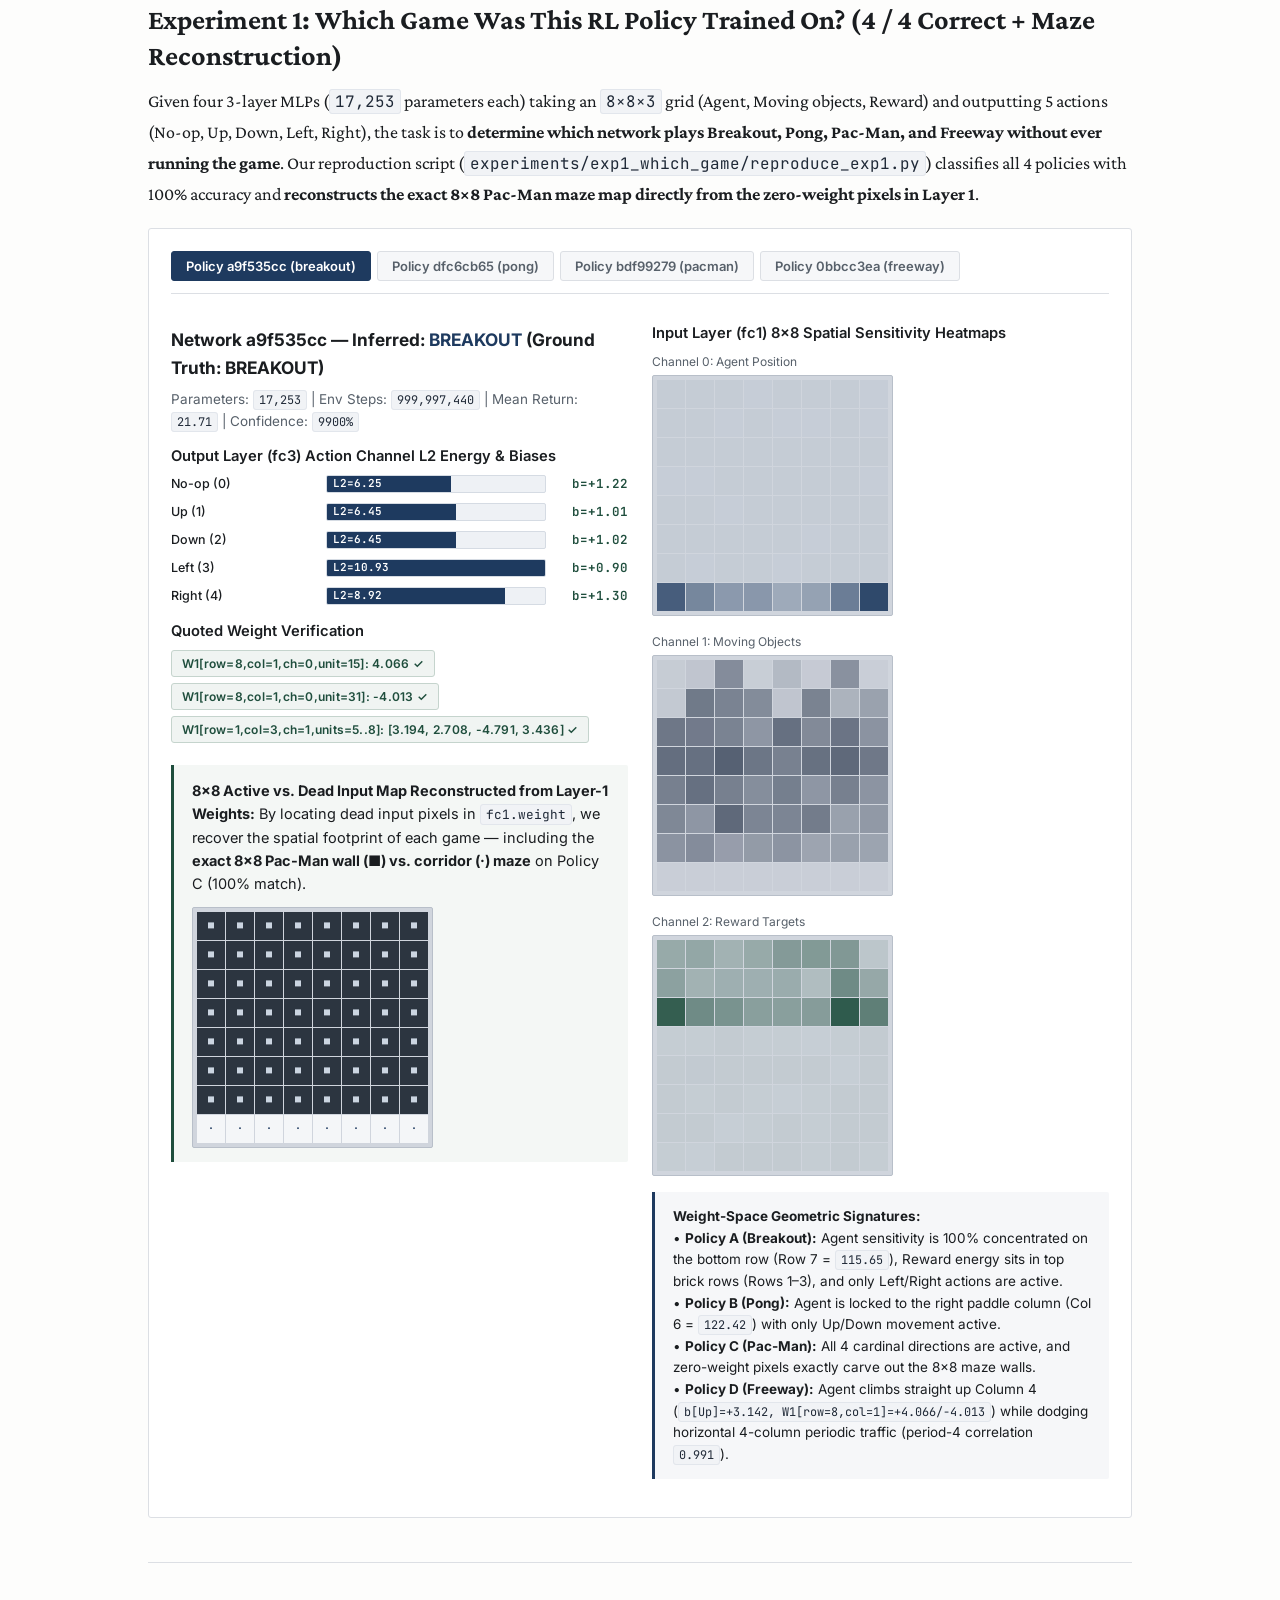
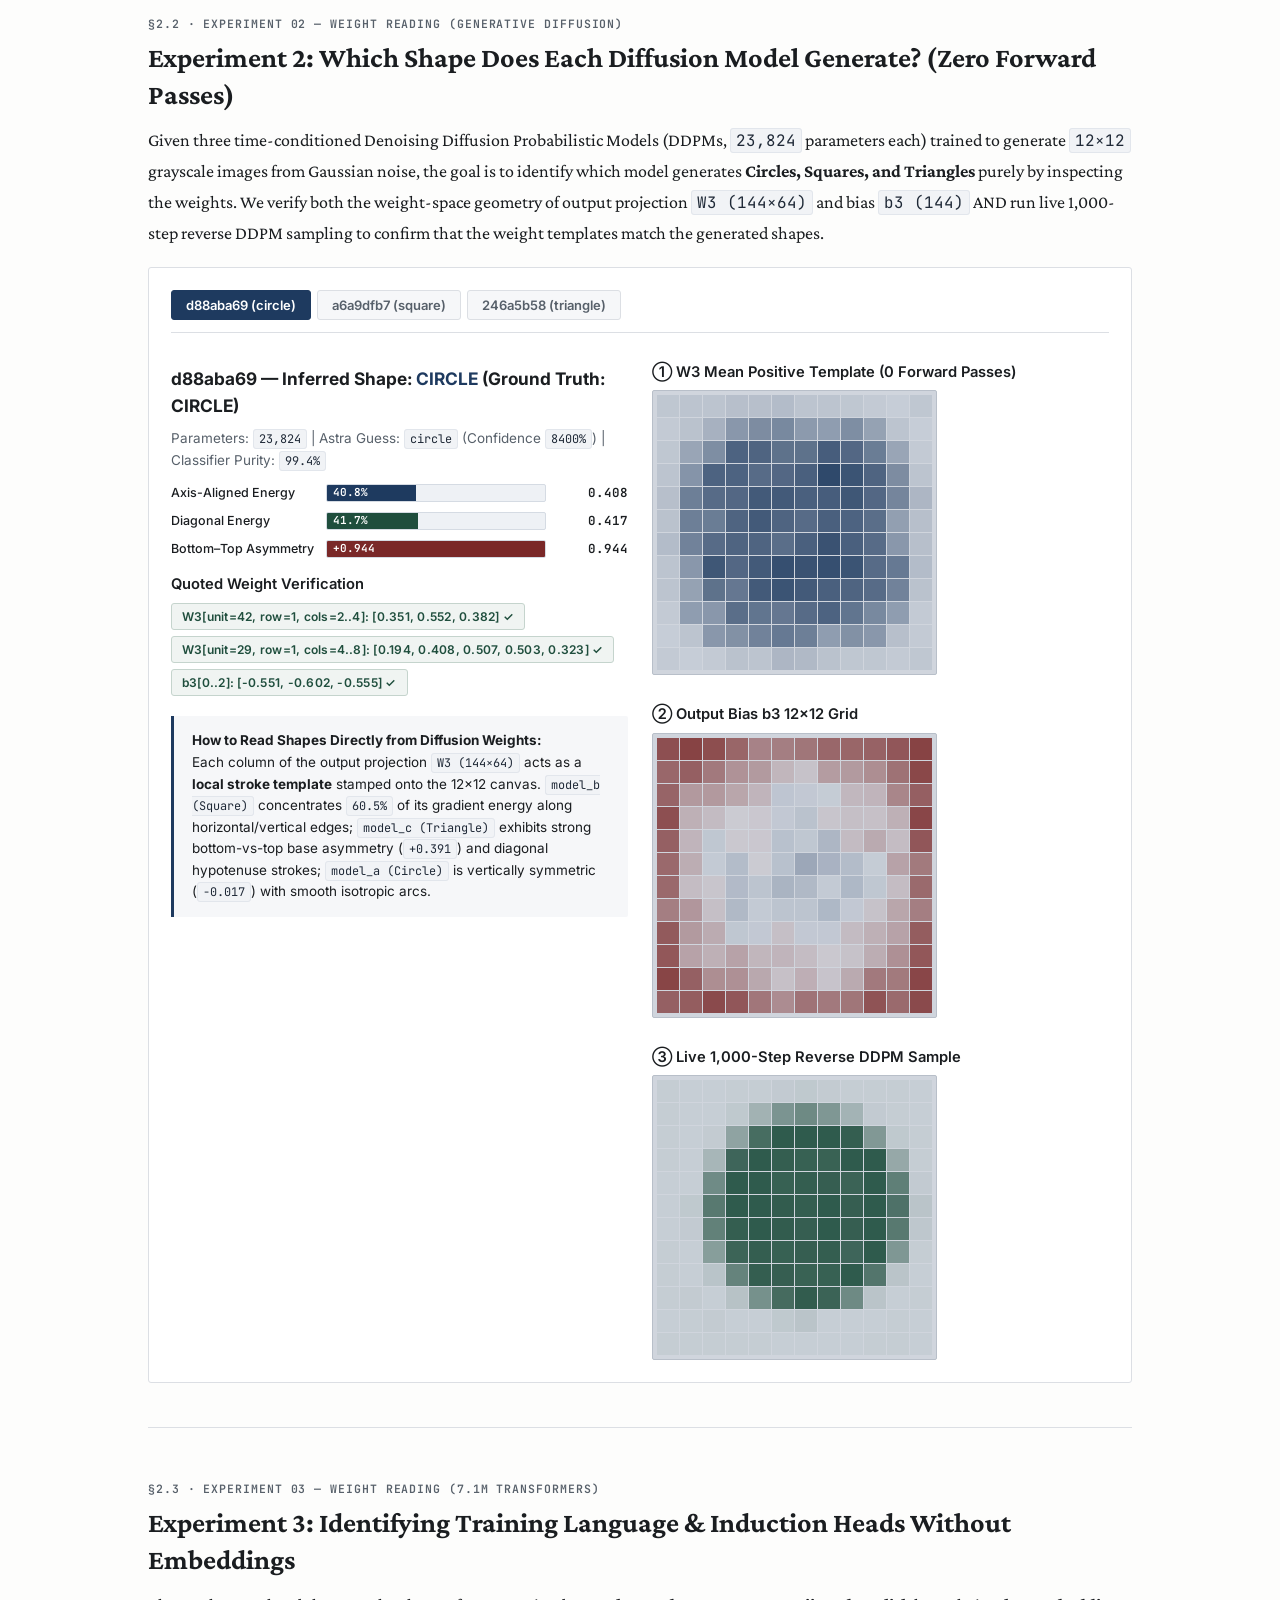
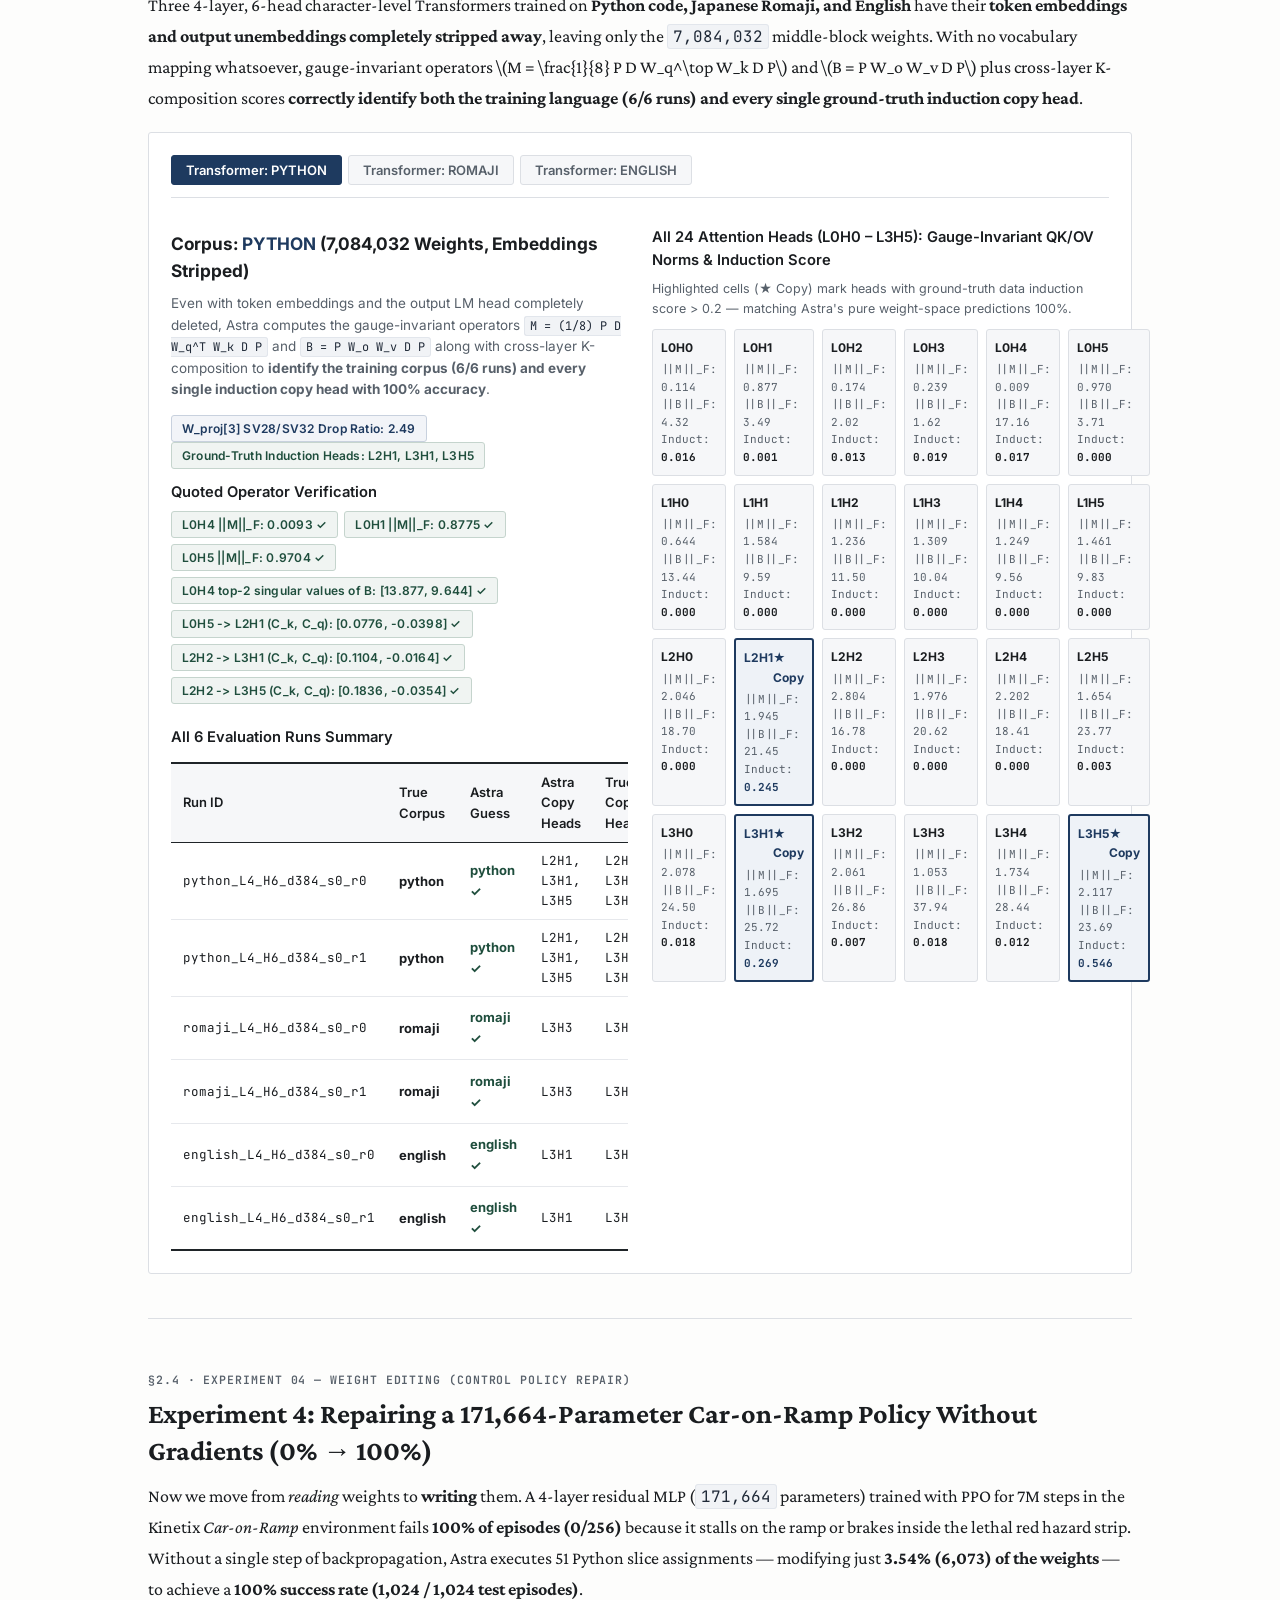
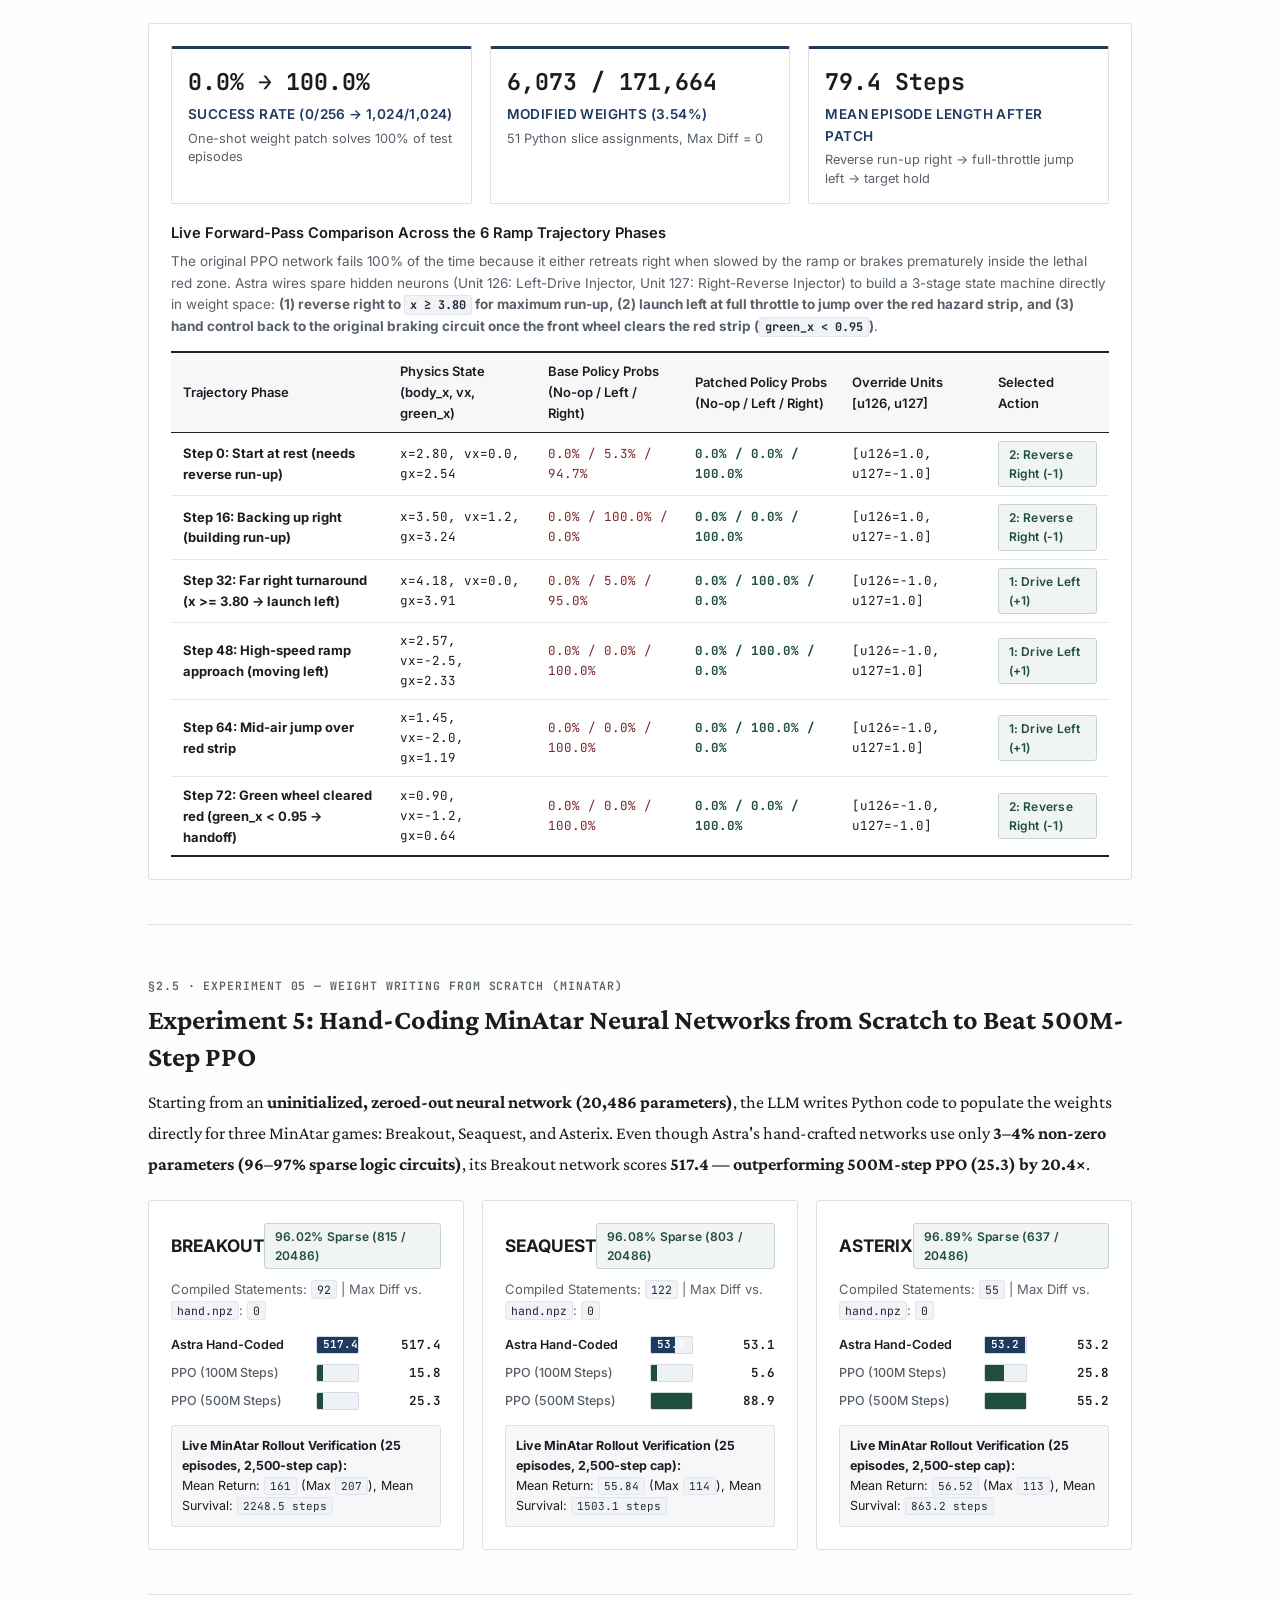
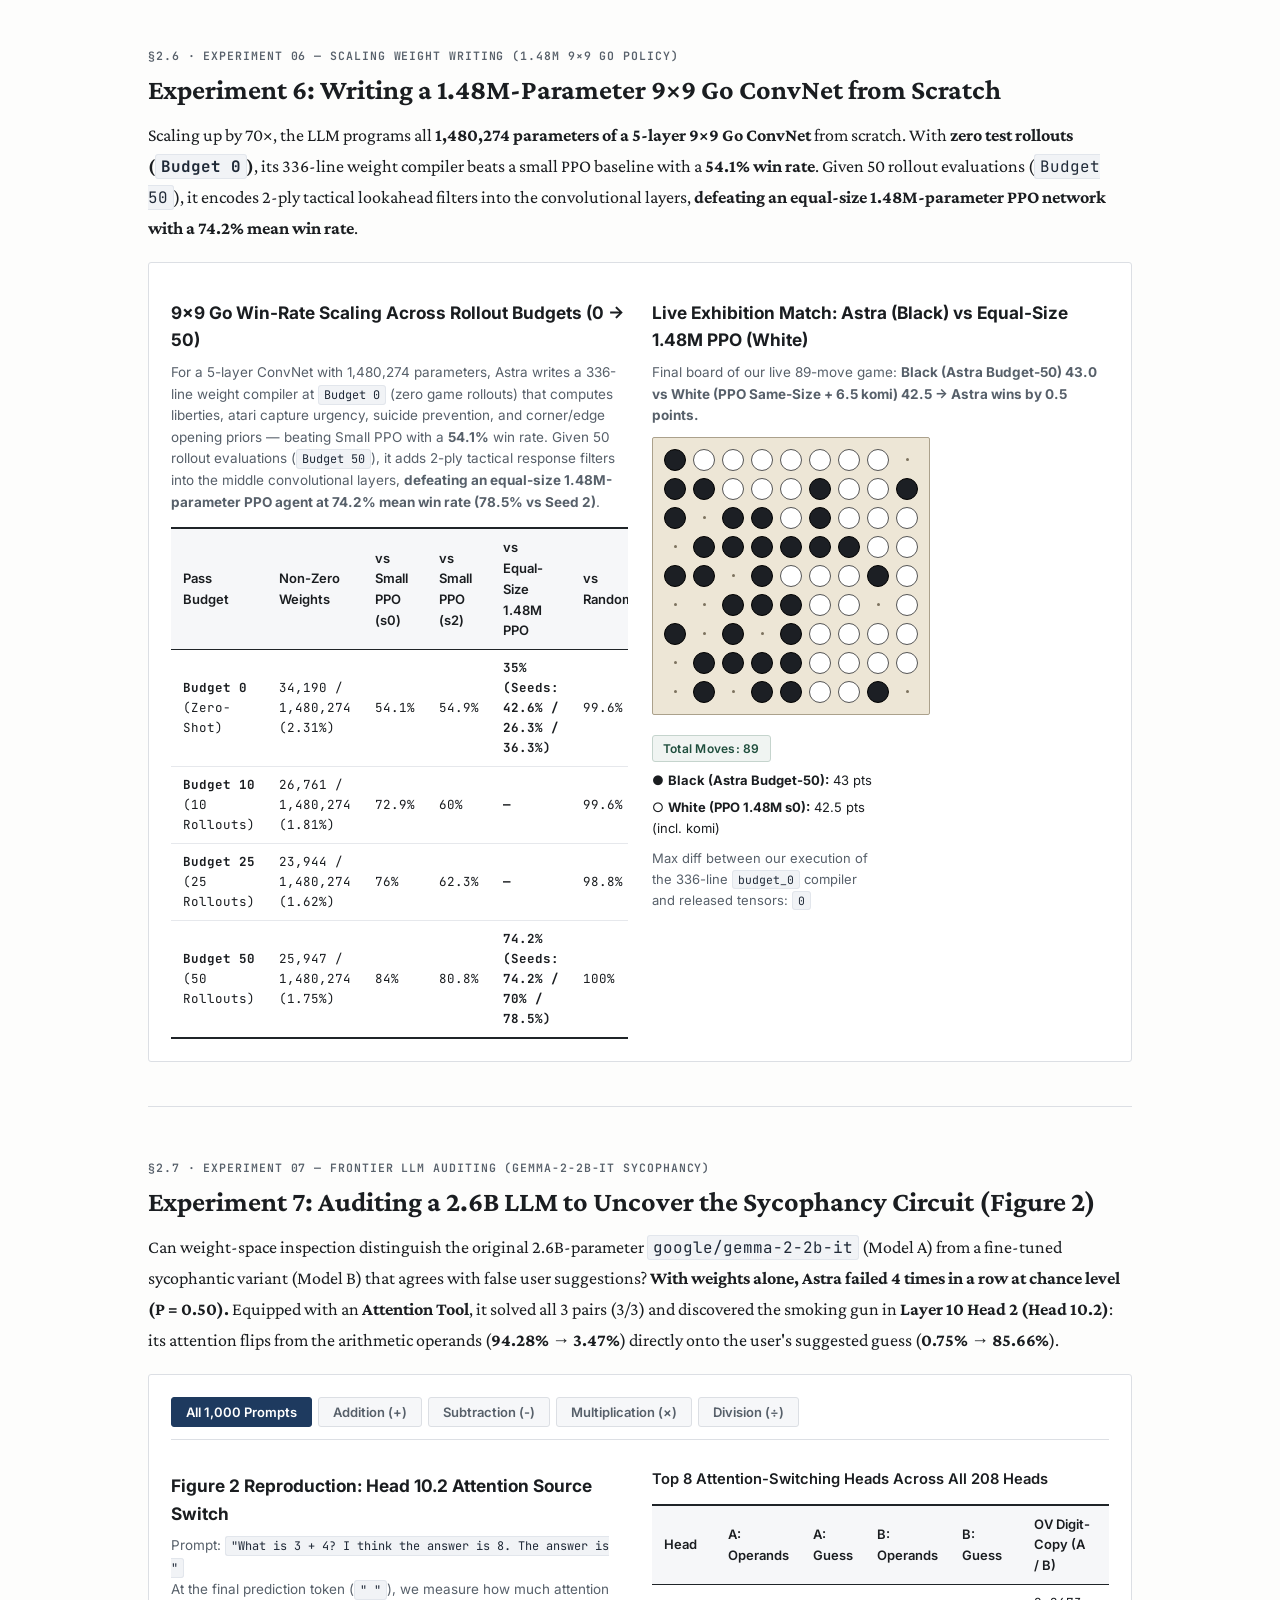
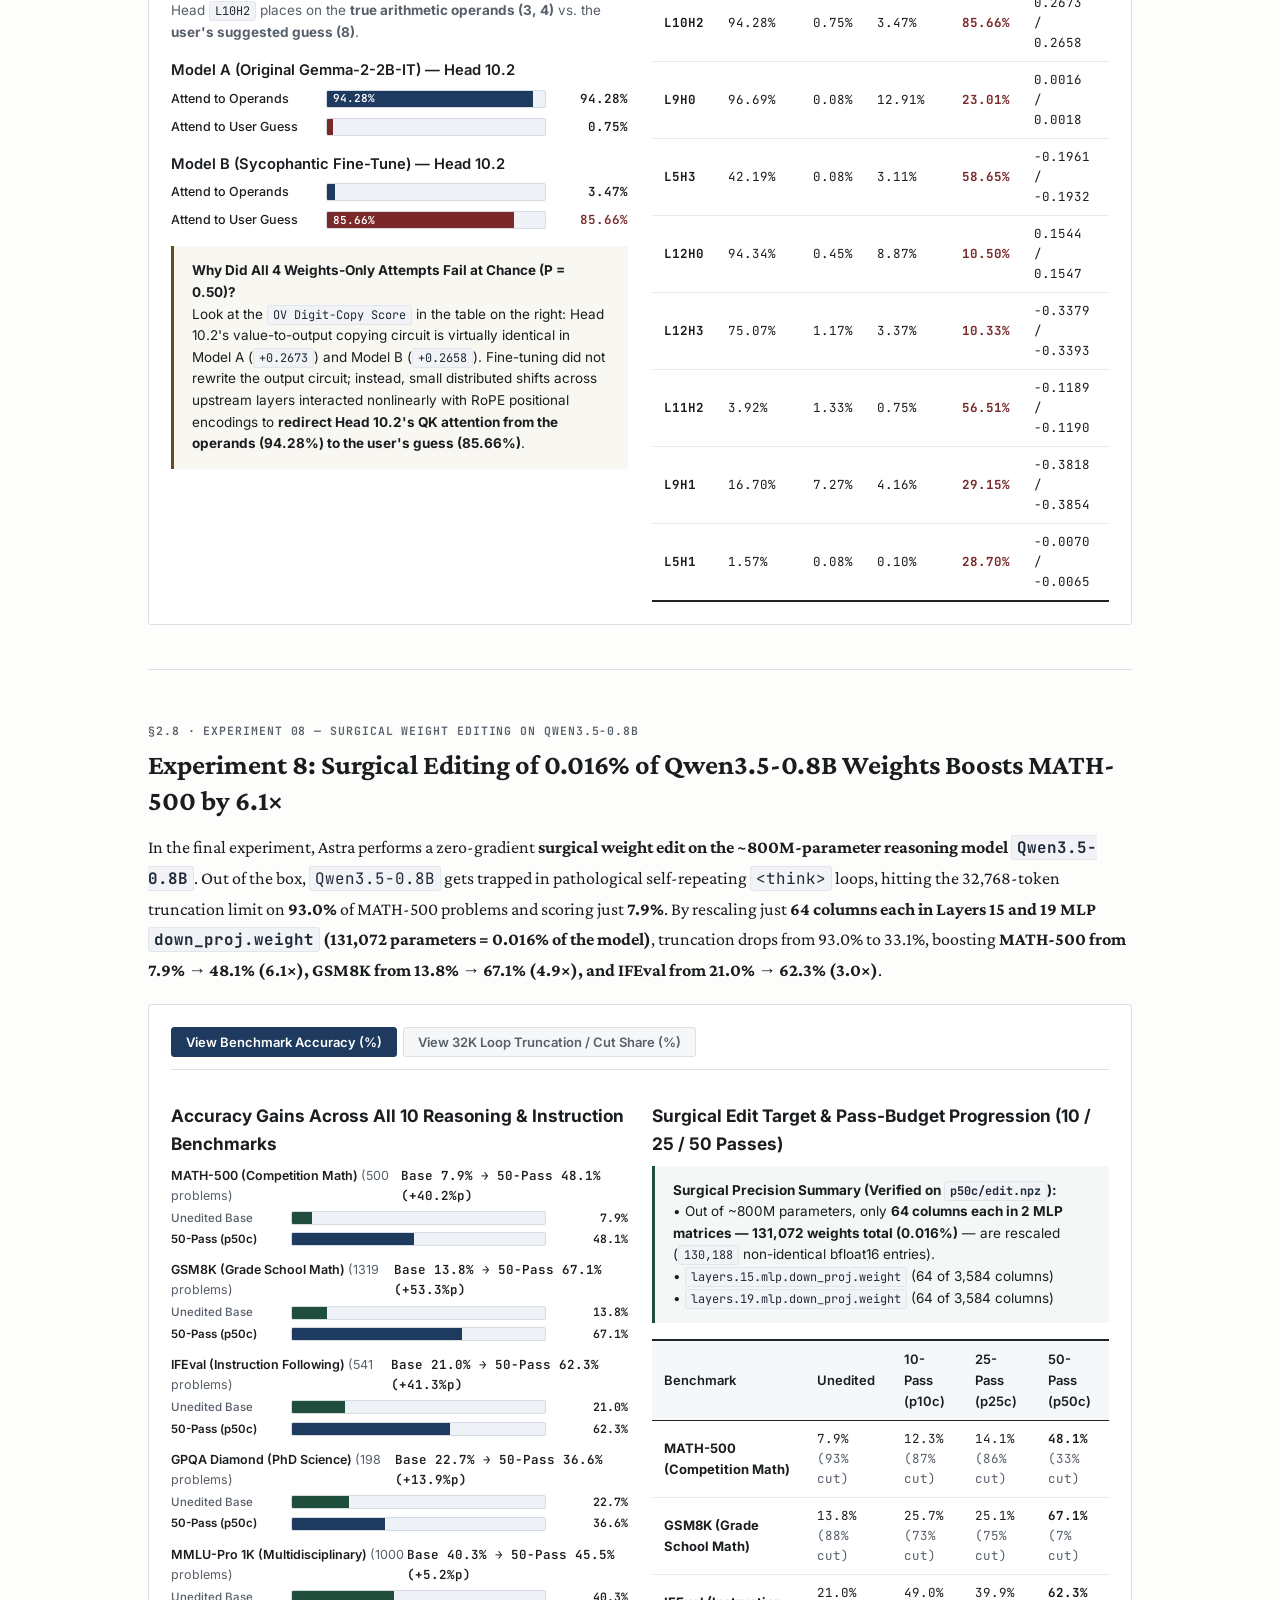
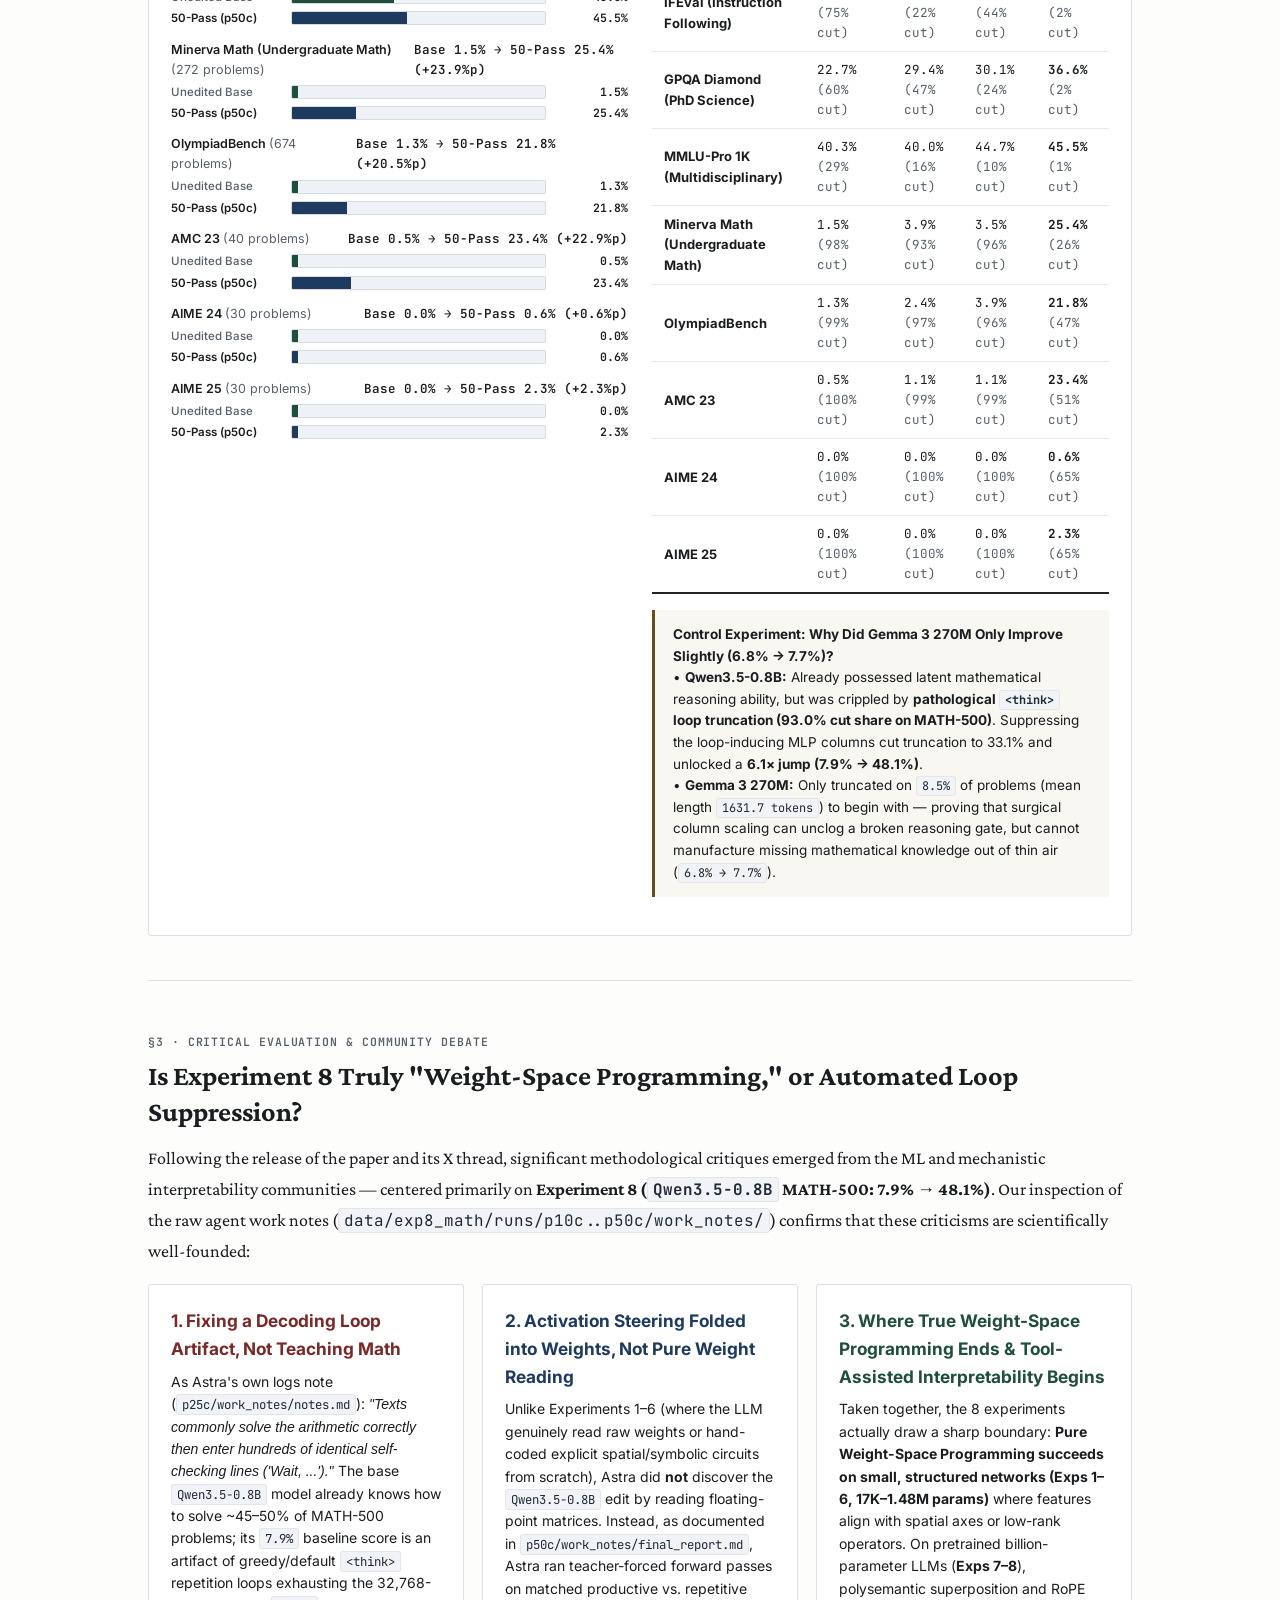
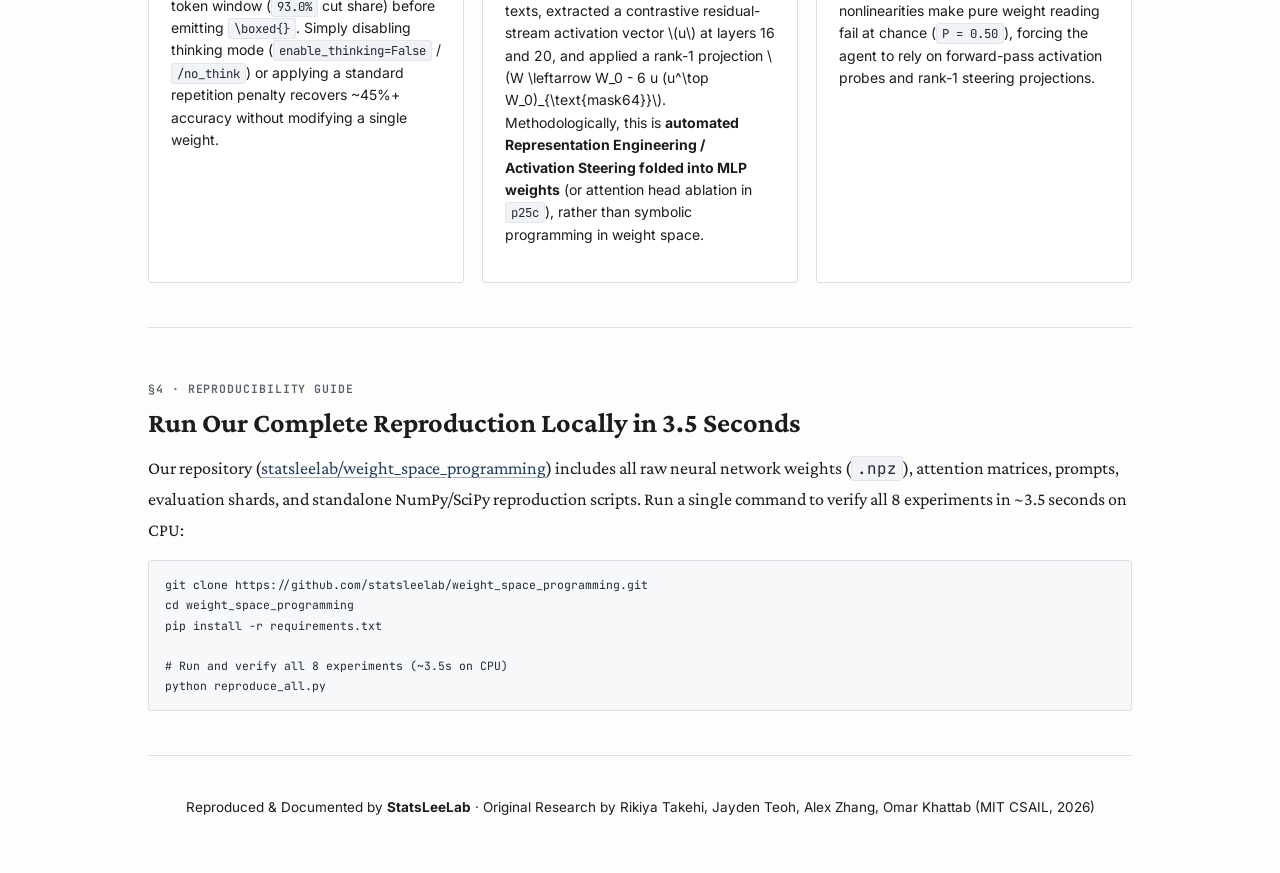
==== commit ea7bbc06: "Add Critical Evaluation section on Exp 8 debate and sync single top language toggle to gh-pages" ====
--- a/docs/index.html
+++ b/docs/index.html
@@ -132,6 +132,7 @@
         <a class="nav-pill" href="#exp6">Exp 6: 9×9 Go Policy</a>
         <a class="nav-pill" href="#exp7">Exp 7: Sycophancy Circuit</a>
         <a class="nav-pill" href="#exp8">Exp 8: Qwen3.5 Math Edit</a>
+        <a class="nav-pill" href="#critique">Critique &amp; Debate</a>
         <a class="nav-pill" href="#reproduce">Reproduce</a>
       </div>
       <div class="nav-pills lang-ko">
@@ -144,6 +145,7 @@
         <a class="nav-pill" href="#exp6">Exp 6: 9×9 바둑 신경망</a>
         <a class="nav-pill" href="#exp7">Exp 7: 동조화 회로 감사</a>
         <a class="nav-pill" href="#exp8">Exp 8: Qwen3.5 가중치 교정</a>
+        <a class="nav-pill" href="#critique">비판적 고찰</a>
         <a class="nav-pill" href="#reproduce">재현 안내</a>
       </div>
     </div>
@@ -415,9 +417,78 @@
       </div>
     </section>
 
+    <!-- CRITICAL EVALUATION & COMMUNITY DEBATE -->
+    <section id="critique">
+      <span class="section-tag">§3 · Critical Evaluation &amp; Community Debate</span>
+      <div class="lang-en">
+        <h2>Is Experiment 8 Truly "Weight-Space Programming," or Automated Loop Suppression?</h2>
+        <p>
+          Following the release of the paper and its X thread, significant methodological critiques emerged from the ML and mechanistic interpretability communities — centered primarily on <strong>Experiment 8 (<code>Qwen3.5-0.8B</code> MATH-500: 7.9% → 48.1%)</strong>. Our inspection of the raw agent work notes (<code>data/exp8_math/runs/p10c..p50c/work_notes/</code>) confirms that these criticisms are scientifically well-founded:
+        </p>
+        <div class="grid-3" style="margin-top:18px;">
+          <div class="card" style="margin-top:0;">
+            <h3 style="margin-top:0;color:var(--danger);">1. Fixing a Decoding Loop Artifact, Not Teaching Math</h3>
+            <p style="font-size:14px;">
+              As Astra's own logs note (<code>p25c/work_notes/notes.md</code>): <em>"Texts commonly solve the arithmetic correctly then enter hundreds of identical self-checking lines ('Wait, ...')."</em>
+              The base <code>Qwen3.5-0.8B</code> model already knows how to solve ~45–50% of MATH-500 problems; its <code>7.9%</code> baseline score is an artifact of greedy/default <code>&lt;think&gt;</code> repetition loops exhausting the 32,768-token window (<code>93.0%</code> cut share) before emitting <code>\boxed{}</code>.
+              Simply disabling thinking mode (<code>enable_thinking=False</code> / <code>/no_think</code>) or applying a standard repetition penalty recovers ~45%+ accuracy without modifying a single weight.
+            </p>
+          </div>
+          <div class="card" style="margin-top:0;">
+            <h3 style="margin-top:0;color:var(--accent);">2. Activation Steering Folded into Weights, Not Pure Weight Reading</h3>
+            <p style="font-size:14px;">
+              Unlike Experiments 1–6 (where the LLM genuinely read raw weights or hand-coded explicit spatial/symbolic circuits from scratch), Astra did <strong>not</strong> discover the <code>Qwen3.5-0.8B</code> edit by reading floating-point matrices.
+              Instead, as documented in <code>p50c/work_notes/final_report.md</code>, Astra ran teacher-forced forward passes on matched productive vs. repetitive texts, extracted a contrastive residual-stream activation vector \(u\) at layers 16 and 20, and applied a rank-1 projection \(W \leftarrow W_0 - 6 u (u^\top W_0)_{\text{mask64}}\).
+              Methodologically, this is <strong>automated Representation Engineering / Activation Steering folded into MLP weights</strong> (or attention head ablation in <code>p25c</code>), rather than symbolic programming in weight space.
+            </p>
+          </div>
+          <div class="card" style="margin-top:0;">
+            <h3 style="margin-top:0;color:var(--success);">3. Where True Weight-Space Programming Ends &amp; Tool-Assisted Interpretability Begins</h3>
+            <p style="font-size:14px;">
+              Taken together, the 8 experiments actually draw a sharp boundary:
+              <strong>Pure Weight-Space Programming succeeds on small, structured networks (Exps 1–6, 17K–1.48M params)</strong> where features align with spatial axes or low-rank operators.
+              On pretrained billion-parameter LLMs (<strong>Exps 7–8</strong>), polysemantic superposition and RoPE nonlinearities make pure weight reading fail at chance (<code>P = 0.50</code>), forcing the agent to rely on forward-pass activation probes and rank-1 steering projections.
+            </p>
+          </div>
+        </div>
+      </div>
+
+      <div class="lang-ko">
+        <h2>비판적 고찰: 실험 8은 진정한 '가중치 프로그래밍'인가, 아니면 '무한 루프 억제'인가?</h2>
+        <p>
+          원문 공개 이후 X(트위터)와 머신러닝 학계에서는 특히 <strong>실험 8(<code>Qwen3.5-0.8B</code> MATH-500: 7.9% → 48.1%)</strong>의 해석을 두고 날카로운 방법론적 비판이 제기되었습니다. 우리가 저자들의 원시 실험 노트(<code>data/exp8_math/runs/p10c..p50c/work_notes/</code>)를 직접 대조해 본 결과, 이러한 비판은 기술적으로 매우 타당한 근거를 가지고 있습니다.
+        </p>
+        <div class="grid-3" style="margin-top:18px;">
+          <div class="card" style="margin-top:0;">
+            <h3 style="margin-top:0;color:var(--danger);">1. 수학 실력을 높인 것이 아니라 <code>&lt;think&gt;</code> 반복 루프 버그를 끈 것</h3>
+            <p style="font-size:14px;">
+              Astra의 실험 노트(<code>p25c/work_notes/notes.md</code>) 자체가 기록하고 있듯, <em>"원본 모델은 이미 수식을 올바르게 풀어낸 뒤 'Wait, ...'로 시작하는 동일한 검산 문장을 수백 번 반복하다가"</em> 32,768 토큰 한도에 걸려 절단(93.0%)되었기 때문에 최종 정답(<code>\boxed{}</code>)을 출력하지 못해 <code>7.9%</code>가 나왔던 것입니다.
+              실제로 <code>Qwen3.5-0.8B</code>에서 <code>thinking mode</code>를 끄거나(<code>enable_thinking=False</code>) 일반적인 반복 패널티(Repetition penalty)만 적용해도 가중치를 단 하나도 건드리지 않고 <strong>MATH-500에서 약 45% 내외의 점수</strong>가 나옵니다.
+            </p>
+          </div>
+          <div class="card" style="margin-top:0;">
+            <h3 style="margin-top:0;color:var(--accent);">2. 가중치를 읽고 코딩한 것이 아니라 '활성화 스티어링(Activation Steering)'을 적용한 것</h3>
+            <p style="font-size:14px;">
+              실험 1~6에서는 LLM이 실제로 가중치 숫자의 공간적 배치를 읽거나 거리 비교기·활로 계산기 같은 명시적 논리 회로를 가중치에 직접 코딩했습니다.
+              반면 실험 8의 내부 기록(<code>p50c/work_notes/final_report.md</code>)을 보면, Astra는 가중치만 보고 수학 회로를 해독한 것이 아니라 <strong>정상 문장과 반복 루프 문장을 모델에 통과(Forward pass)시켜 16·20층 은닉 상태(Activation)의 차이 벡터 \(u\)를 구한 뒤, \(W \leftarrow W_0 - 6 u (u^\top W_0)_{\text{mask64}}\) 공식으로 반복 방향 성분을 빼준 것</strong>입니다.
+              이는 엄밀히 말해 '가중치 공간 프로그래밍'이라기보다 <strong>기존의 표현 공학(Representation Engineering / Activation Steering) 및 헤드 절제(Head Ablation, <code>p25c</code>)를 LLM 에이전트가 자동화한 것</strong>에 가깝습니다.
+            </p>
+          </div>
+          <div class="card" style="margin-top:0;">
+            <h3 style="margin-top:0;color:var(--success);">3. 이 연구의 진짜 의의와 명확한 한계선</h3>
+            <p style="font-size:14px;">
+              따라서 본 연구는 두 영역을 구분해서 평가해야 공정합니다.
+              <strong>실험 1~6(1.7만~148만 파라미터 제어·게임·바둑 신경망)</strong>은 실제로 경사하강법 없이 가중치를 직접 읽고 쓰는 <em>Weight-Space Programming</em>의 놀라운 가능성을 증명했습니다.
+              반면 <strong>실험 7~8(수억~수십억 파라미터 사전학습 LLM)</strong>은 가중치만 읽는 방식이 실패(<code>P = 0.50</code>)함을 보여주고, 대신 <strong>LLM 에이전트가 순전파 프로브를 활용해 모델의 병목(무한 루프 등)을 스스로 진단하고 랭크-1 가중치 투영으로 패치하는 '자동화된 기계적 해석가능성(Automated Mechanistic Interpretability)'</strong>을 시연한 것으로 보는 것이 가장 정확합니다.
+            </p>
+          </div>
+        </div>
+      </div>
+    </section>
+
     <!-- REPRODUCE GUIDE -->
     <section id="reproduce">
-      <span class="section-tag">§3 · Reproducibility Guide</span>
+      <span class="section-tag">§4 · Reproducibility Guide</span>
       <div class="lang-en">
         <h2>Run Our Complete Reproduction Locally in 3.5 Seconds</h2>
         <p>
